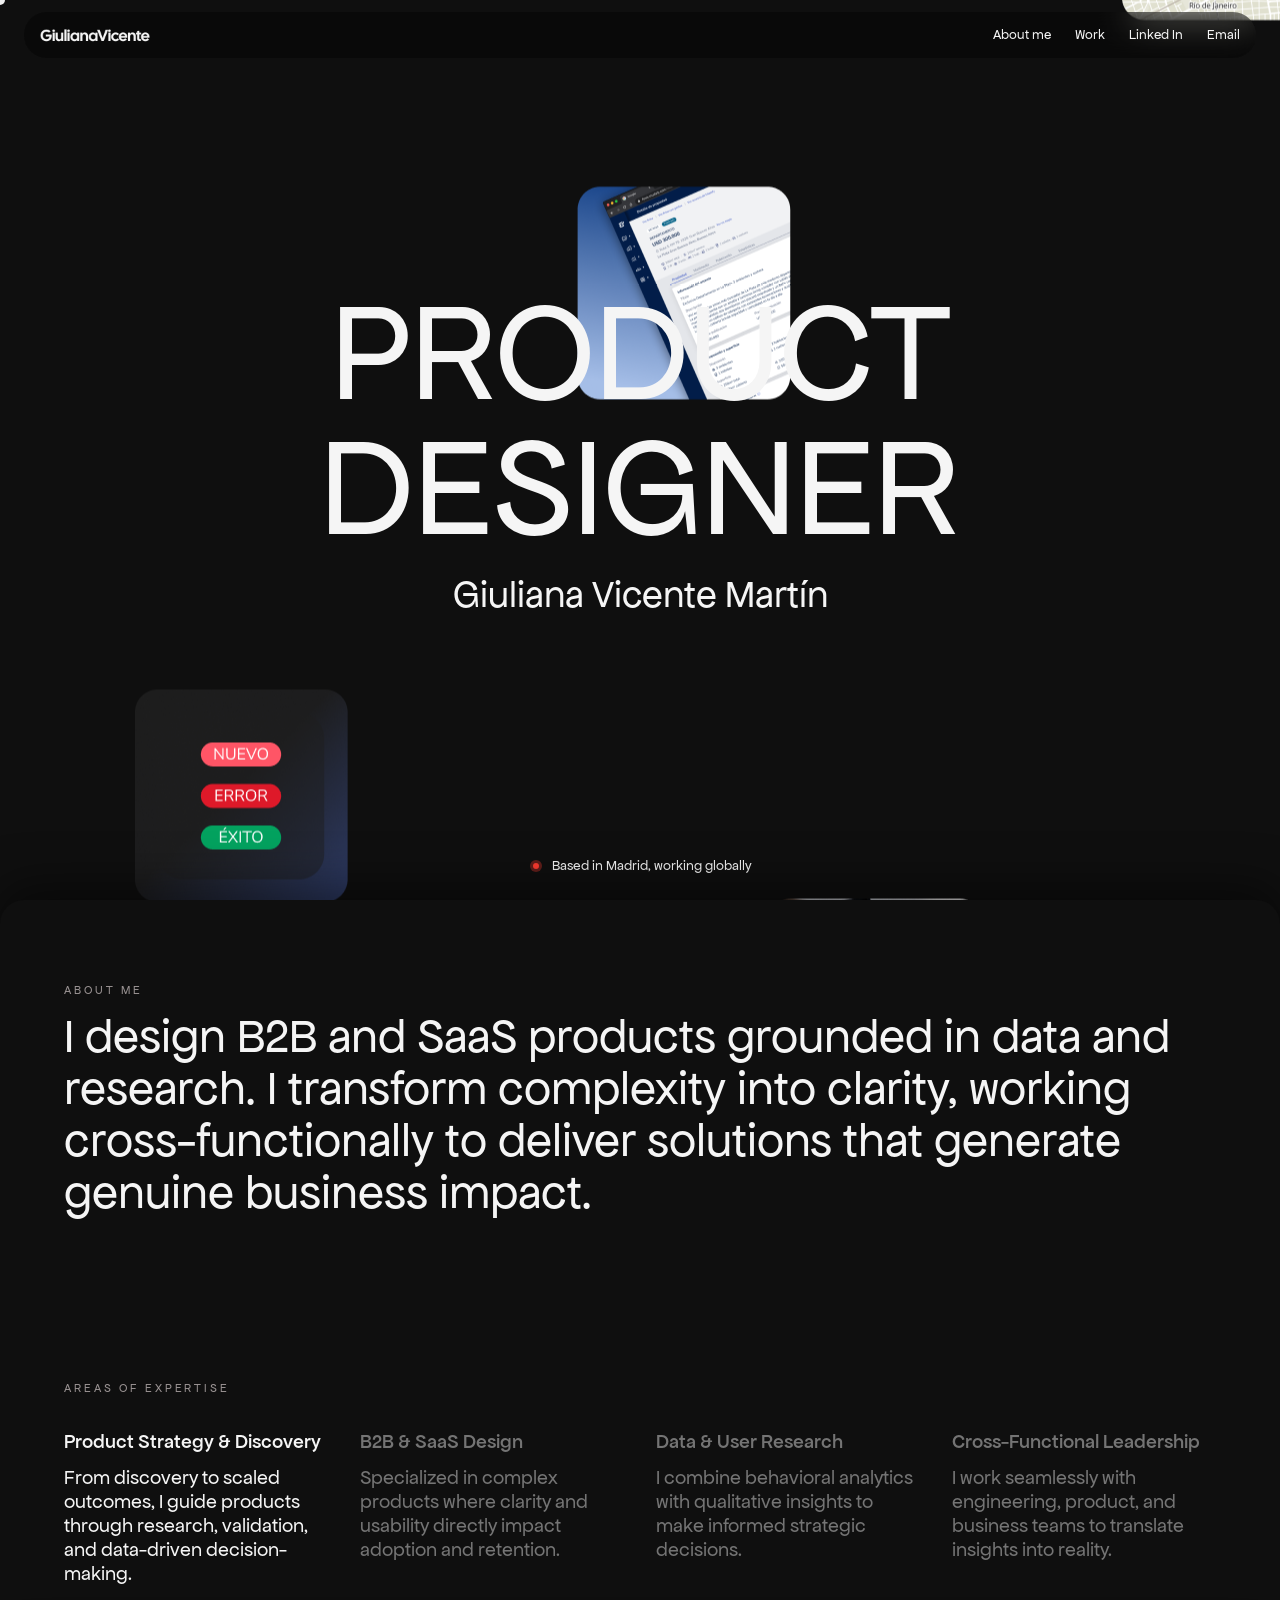
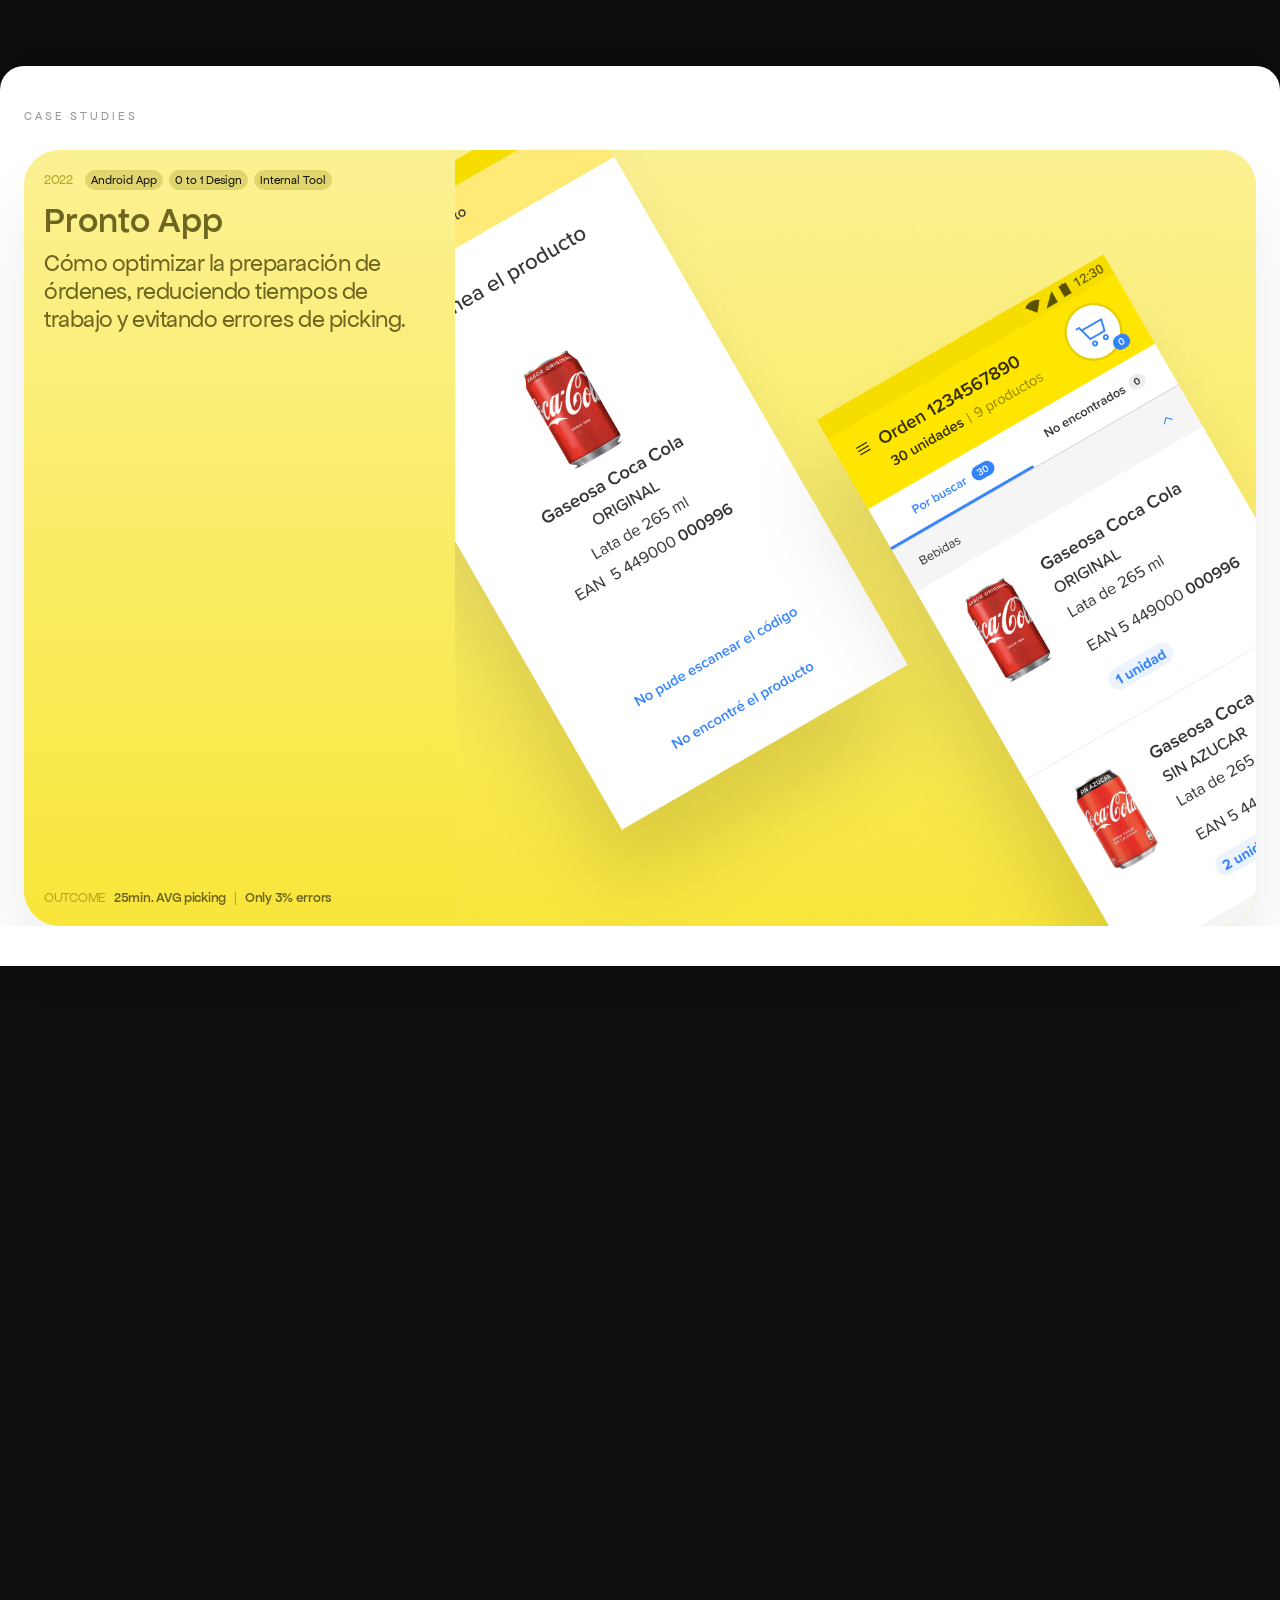
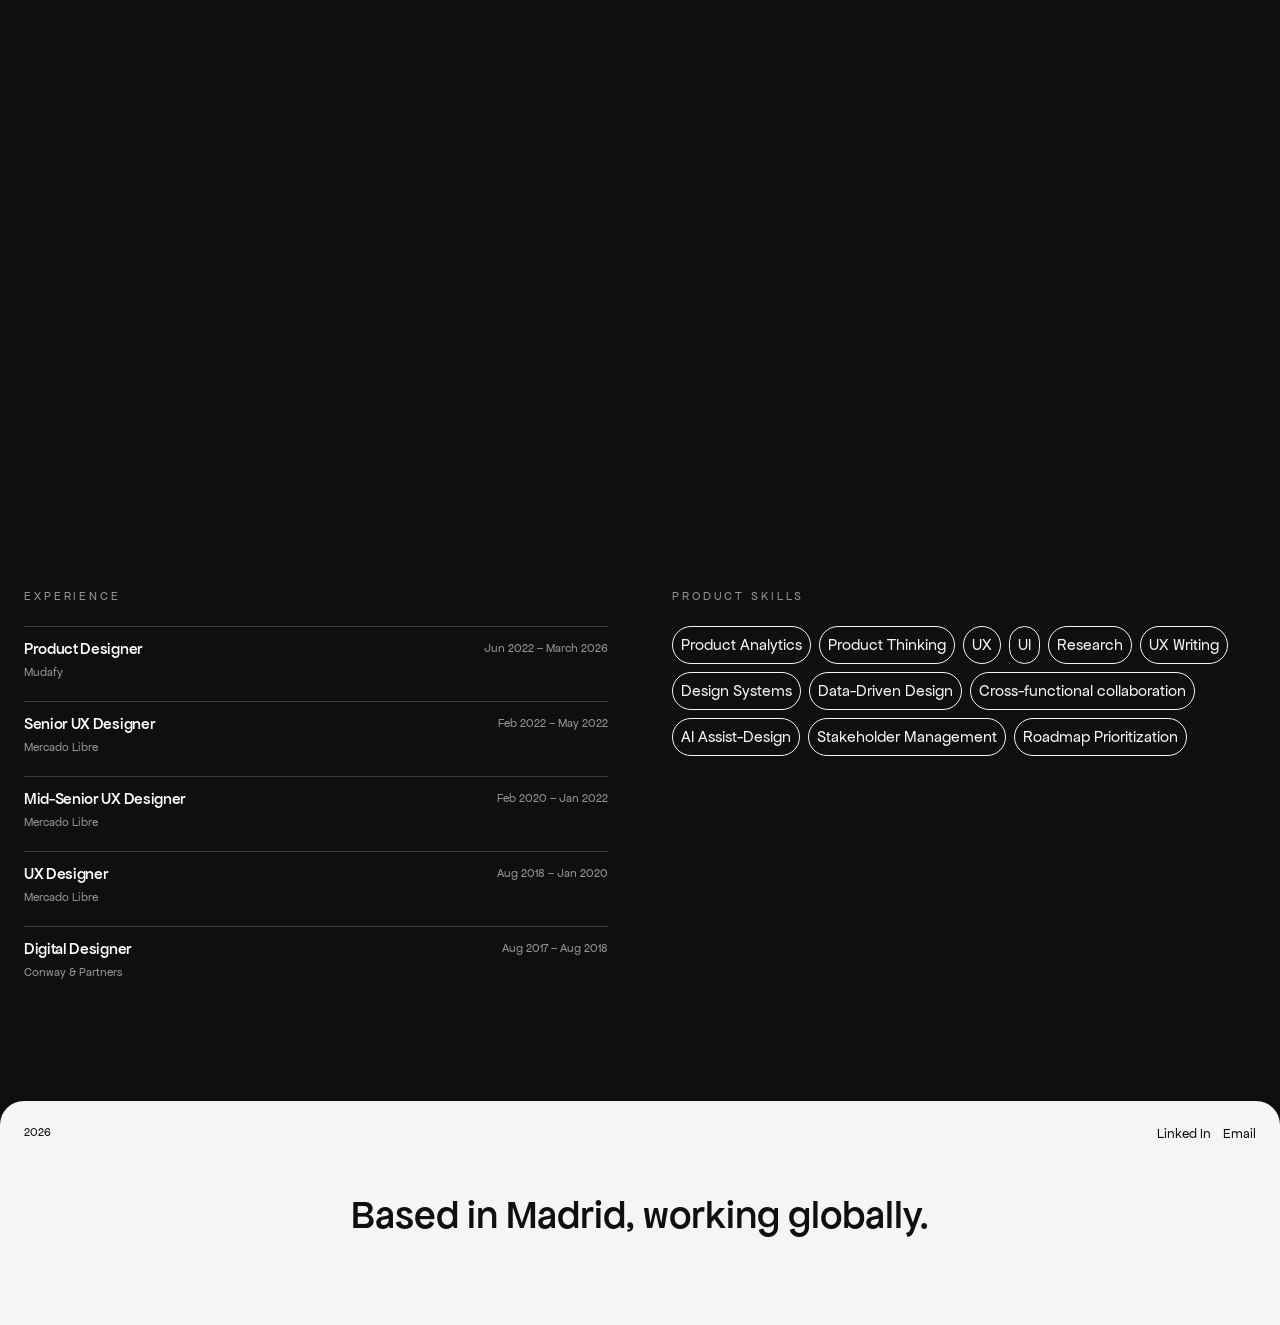
==== index.html @ 8212853b "Cambios y ajustes" ====
<!DOCTYPE html>
<html lang="en">
<head>
  <meta charset="UTF-8">
  <meta name="viewport" content="width=device-width, initial-scale=1.0">
  <title>Giuliana Vicente — Product Designer</title>
  <link rel="apple-touch-icon" sizes="180x180" href="favicon/apple-touch-icon.png">
  <link rel="icon" type="image/png" sizes="16x16" href="favicon/favicon-16x16.png">
  <link rel="icon" type="image/x-icon" href="favicon/favicon.ico">
  <link rel="manifest" href="favicon/site.webmanifest">
  <link rel="stylesheet" href="style.css?v=14">
</head>
<body>

  <!-- Custom cursor -->
  <div id="cursor-dot"></div>
  <div id="cursor-bubble"><span id="cursor-bubble-text">See project</span></div>

  <!-- Navbar -->
  <nav class="navbar">
    <div class="navbar-inner">
      <a href="index.html" class="navbar-logo">
        <img src="images/logo.png" alt="Giuliana Vicente">
      </a>
      <div class="navbar-location">
        <div class="location-dot">
          <span class="dot-ring"></span>
          <span class="dot-core"></span>
        </div>
        <span>Based in Madrid, working globally</span>
      </div>
      <div class="navbar-links">
        <a href="about.html">About me</a>
        <a href="#work">Work</a>
        <a href="https://www.linkedin.com/in/giuliana-vicente/" target="_blank" rel="noopener">Linked In</a>
        <a href="mailto:giuvicente23@gmail.com">Email</a>
      </div>
      <button class="navbar-hamburger" aria-label="Open menu" aria-expanded="false" aria-controls="mobile-menu">
        <span class="ham-line"></span>
        <span class="ham-line"></span>
        <span class="ham-line"></span>
      </button>
    </div>
  </nav>

  <!-- Mobile menu overlay -->
  <div class="mobile-menu" id="mobile-menu" aria-hidden="true">
    <div class="mobile-menu-inner">
      <button class="mobile-menu-close" aria-label="Close menu">✕</button>
      <nav class="mobile-menu-links">
        <a href="index.html" class="nav-active">Home</a>
        <a href="about.html">About me</a>
        <a href="#work">Work</a>
        <a href="https://www.linkedin.com/in/giuliana-vicente/" target="_blank" rel="noopener">Linked In</a>
        <a href="mailto:giuvicente23@gmail.com">Email</a>
      </nav>
    </div>
  </div>

  <!-- Hero -->
  <section class="hero">
    <div class="hero-bg">
      <picture>
        <source media="(max-width: 374px)" srcset="images/hero-background-mobile.png">
        <source media="(max-width: 768px)" srcset="images/hero-background-tablet.png">
        <img class="hero-bg-img" src="images/hero-background.png?v=6" alt="">
      </picture>
    </div>
    <div class="hero-location-mobile">
      <div class="location-dot">
        <span class="dot-ring"></span>
        <span class="dot-core"></span>
      </div>
      <span>Based in Madrid, working globally</span>
    </div>
    <div class="hero-text">
      <h1 class="hero-title hero-line--product">PRODUCT</h1>
      <h1 class="hero-title hero-line--designer">DESIGNER</h1>
      <p class="hero-name">Giuliana Vicente Martín</p>
    </div>
  </section>

  <!-- About Me -->
  <section class="description" id="about">
    <span class="label">ABOUT ME</span>
    <p>I design B2B and SaaS products grounded in data and research. I transform complexity into clarity, working cross-functionally to deliver solutions that generate genuine business impact.</p>
  </section>

  <!-- Areas of Expertise -->
  <section class="wow">
    <span class="label label--dark">AREAS OF EXPERTISE</span>
    <div class="wow-cols">
      <div class="wow-col wow-col--active" data-wow-index="0">
        <h3>Product Strategy &amp; Discovery</h3>
        <p>From discovery to scaled outcomes, I guide products through research, validation, and data-driven decision-making.</p>
      </div>
      <div class="wow-col" data-wow-index="1">
        <h3>B2B &amp; SaaS Design</h3>
        <p>Specialized in complex products where clarity and usability directly impact adoption and retention.</p>
      </div>
      <div class="wow-col" data-wow-index="2">
        <h3>Data &amp; User Research</h3>
        <p>I combine behavioral analytics with qualitative insights to make informed strategic decisions.</p>
      </div>
      <div class="wow-col" data-wow-index="3">
        <h3>Cross-Functional Leadership</h3>
        <p>I work seamlessly with engineering, product, and business teams to translate insights into reality.</p>
      </div>
    </div>
  </section>

  <!-- Case Studies -->
  <section class="case-studies" id="work">
    <div class="cs-sticky">
      <div class="cs-header">
        <span class="label label--dark">CASE STUDIES</span>
      </div>
      <div class="cs-track">
        <div class="cs-cards">

          <div class="card-row" style="--card-bg:#fbf193; --card-bg-mobile:#fbf191; --card-text:#6d6520; --card-gradient: linear-gradient(to bottom, #fbf193, #f9e63a); --card-img-gradient: linear-gradient(to bottom, #fbf193, #f9e63a); --card-secondary:#b7a825; --outcome-label-color:#b7a825; --tag-bg:#e0d56d;">
            <div class="card">
              <div class="card-top">
                <div class="card-meta">
                  <span class="card-year">2022</span>
                  <div class="card-tags">
                    <span class="tag">Android App</span>
                    <span class="tag">0 to 1 Design</span>
                    <span class="tag">Internal Tool</span>
                  </div>
                </div>
                <h3>Pronto App</h3>
                <p>Cómo optimizar la preparación de órdenes, reduciendo tiempos de trabajo y evitando errores de picking.</p>
              </div>
              <div class="card-outcome">
                <span class="outcome-label">OUTCOME</span>
                <span class="card-metric">25min. AVG picking</span>
                <span class="outcome-sep">|</span>
                <span class="card-metric">Only 3% errors</span>
              </div>
            </div>
            <div class="card-img">
              <img src="images/case_study_03.png" alt="Pronto App project">
            </div>
          </div>

          <div class="card-row" style="--card-bg:#3ed473; --card-bg-mobile:#adeeae; --card-text:#0a3518; --card-gradient: linear-gradient(to bottom, #3ed473, #afeeaf); --card-img-gradient: linear-gradient(to bottom, #3ed473, #afeeaf); --card-secondary:#239a43; --outcome-label-color:#239a43; --tag-bg:#9be9a5;">
            <div class="card">
              <div class="card-top">
                <div class="card-meta">
                  <span class="card-year">2025</span>
                  <div class="card-tags">
                    <span class="tag">Communication Flow</span>
                  </div>
                </div>
                <h3>Advisory Communications</h3>
                <p>Improve conversion rates across the funnel for Mexico advisors to deliver better customer service.</p>
              </div>
              <div class="card-outcome">
                <span class="outcome-label">OUTCOME</span>
                <span class="card-metric">+12% CR Visit</span>
              </div>
            </div>
            <div class="card-img">
              <img src="images/case_study_01.png" alt="Advisory Communications project">
            </div>
          </div>

          <div class="card-row" style="--card-bg:#3b62a0; --card-bg-mobile:#355b98; --card-text:#edf1ff; --card-gradient: linear-gradient(to bottom, #3b62a0, #94afdc); --card-img-gradient: linear-gradient(to bottom, #3b62a0, #94afdc); --card-secondary:#91adda; --outcome-label-color:#2c3279; --tag-bg:#91adda;">
            <div class="card">
              <div class="card-top">
                <div class="card-meta">
                  <span class="card-year">2024</span>
                  <div class="card-tags">
                    <span class="tag">Web Responsive</span>
                    <span class="tag">Redesign</span>
                    <span class="tag">SaaS</span>
                  </div>
                </div>
                <h3>Property Detail Page</h3>
                <p>Optimizing the Property Detail Page to reduce support tickets.</p>
              </div>
              <div class="card-outcome">
                <span class="outcome-label">OUTCOME</span>
                <span class="card-metric">-80% support tickets</span>
              </div>
            </div>
            <div class="card-img">
              <img src="images/case_study_02.png" alt="Property Detail Page project">
            </div>
          </div>

        </div>
      </div>
    </div>
  </section>

  <!-- Experience & Skills -->
  <section class="experience-skills" id="experience">

    <div class="experience-col">
      <span class="label">EXPERIENCE</span>
      <div class="exp-item">
        <div class="exp-header">
          <h3>Product Designer</h3>
          <span class="exp-date">Jun 2022 – March 2026</span>
        </div>
        <p class="exp-company">Mudafy</p>
      </div>
      <div class="exp-item">
        <div class="exp-header">
          <h3>Senior UX Designer</h3>
          <span class="exp-date">Feb 2022 – May 2022</span>
        </div>
        <p class="exp-company">Mercado Libre</p>
      </div>
      <div class="exp-item">
        <div class="exp-header">
          <h3>Mid-Senior UX Designer</h3>
          <span class="exp-date">Feb 2020 – Jan 2022</span>
        </div>
        <p class="exp-company">Mercado Libre</p>
      </div>
      <div class="exp-item">
        <div class="exp-header">
          <h3>UX Designer</h3>
          <span class="exp-date">Aug 2018 – Jan 2020</span>
        </div>
        <p class="exp-company">Mercado Libre</p>
      </div>
      <div class="exp-item">
        <div class="exp-header">
          <h3>Digital Designer</h3>
          <span class="exp-date">Aug 2017 – Aug 2018</span>
        </div>
        <p class="exp-company">Conway &amp; Partners</p>
      </div>
    </div>

    <div class="skills-col">
      <span class="label">PRODUCT SKILLS</span>
      <div class="skill-tags">
        <span class="skill-tag" style="--pill-color:#BB98EB">Product Analytics</span>
        <span class="skill-tag" style="--pill-color:#C4F485">Product Thinking</span>
        <span class="skill-tag" style="--pill-color:#FFDDE3">UX</span>
        <span class="skill-tag" style="--pill-color:#FFBE00">UI</span>
        <span class="skill-tag" style="--pill-color:#DFCDAF">Research</span>
        <span class="skill-tag" style="--pill-color:#669EF4">UX Writing</span>
        <span class="skill-tag" style="--pill-color:#FF98F6">Design Systems</span>
        <span class="skill-tag" style="--pill-color:#F07D7D">Data-Driven Design</span>
        <span class="skill-tag" style="--pill-color:#C9E6F1">Cross-functional collaboration</span>
        <span class="skill-tag" style="--pill-color:#FFBE00">AI Assist-Design</span>
        <span class="skill-tag" style="--pill-color:#BB98EB">Stakeholder Management</span>
        <span class="skill-tag" style="--pill-color:#C4F485">Roadmap Prioritization</span>
      </div>
    </div>

  </section>

  <!-- Footer -->
  <div class="footer-bg">
  <footer id="contact">
    <div class="footer-inner">
      <span class="footer-year">2026</span>
      <p class="footer-tagline">Based in Madrid, working globally.</p>
      <div class="footer-social">
        <a href="https://www.linkedin.com/in/giuliana-vicente/" target="_blank" rel="noopener">Linked In</a>
        <a href="mailto:giuvicente23@gmail.com">Email</a>
      </div>
    </div>
  </footer>
  </div>

  <script>
    // ── Hero: mask-clip reveal (left→right per line, then name fade up) ──
    (function() {
      var lineProduct  = document.querySelector('.hero-line--product');
      var lineDesigner = document.querySelector('.hero-line--designer');
      var name         = document.querySelector('.hero-name');

      function wrapReveal(el, delay) {
        var text = el.textContent;
        el.innerHTML =
          '<span class="line-mask"><span class="line-reveal" style="animation-delay:' + delay + 's">' +
          text + '</span></span>';
      }

      wrapReveal(lineProduct,  0.1);
      wrapReveal(lineDesigner, 0.45);

      name.innerHTML =
        '<span class="line-mask name-mask"><span class="name-reveal" style="animation-delay:0.75s">' +
        name.textContent + '</span></span>';
    })();

    // ── Areas of Expertise: hover por columna ─────────────────────────────
    var wowCols = document.querySelectorAll('.wow-col');
    var activeWowCol = wowCols[0]; // primera activa por defecto

    wowCols.forEach(function(col) {
      col.addEventListener('mouseenter', function() {
        wowCols.forEach(function(c) { c.classList.remove('wow-col--active'); });
        col.classList.add('wow-col--active');
        activeWowCol = col;
      });
    });

    // ── Custom cursor ─────────────────────────────────────────────────────
    var cursorDot    = document.getElementById('cursor-dot');
    var cursorBubble = document.getElementById('cursor-bubble');
    var cursorX = window.innerWidth / 2;
    var cursorY = window.innerHeight / 2;
    var rafPending = false;

    document.addEventListener('mousemove', function(e) {
      cursorX = e.clientX;
      cursorY = e.clientY;
      if (!rafPending) {
        rafPending = true;
        requestAnimationFrame(function() {
          cursorDot.style.left    = cursorX + 'px';
          cursorDot.style.top     = cursorY + 'px';
          cursorBubble.style.left = cursorX + 'px';
          cursorBubble.style.top  = cursorY + 'px';
          rafPending = false;
        });
      }
    });

    var bubbleText = document.getElementById('cursor-bubble-text');

    document.querySelectorAll('.card-row').forEach(function(row) {
      row.addEventListener('mouseenter', function() {
        bubbleText.textContent = 'See project';
        document.body.classList.add('cursor-on-card');
      });
      row.addEventListener('mouseleave', function() {
        document.body.classList.remove('cursor-on-card');
      });
    });

    // ── Hero background parallax ──────────────────────────────────────────
    (function() {
      var bgImg = document.querySelector('.hero-bg-img');
      var targetX = 0, targetY = 0;
      var currentX = 0, currentY = 0;
      var maxOffsetX = 0, maxOffsetY = 0;

      function computeOffsets() {
        maxOffsetX = Math.max(0, (bgImg.offsetWidth  - window.innerWidth)  / 2);
        maxOffsetY = Math.max(0, (bgImg.offsetHeight - window.innerHeight) / 2);
      }

      bgImg.addEventListener('load', computeOffsets);
      window.addEventListener('resize', computeOffsets);
      if (bgImg.complete) computeOffsets();

      document.addEventListener('mousemove', function(e) {
        var nx = (e.clientX / window.innerWidth)  * 2 - 1; // -1 … +1
        var ny = (e.clientY / window.innerHeight) * 2 - 1;
        targetX = -nx * maxOffsetX;
        targetY = -ny * maxOffsetY;
      });

      (function loop() {
        currentX += (targetX - currentX) * 0.07;
        currentY += (targetY - currentY) * 0.07;
        bgImg.style.transform =
          'translate(calc(-50% + ' + currentX.toFixed(2) + 'px), calc(-50% + ' + currentY.toFixed(2) + 'px))';
        requestAnimationFrame(loop);
      })();
    })();

    // ── Navbar active state ────────────────────────────────────────────────
    (function() {
      var navWork = document.querySelector('.navbar-links a[href="#work"], .navbar-links a[href="index.html#work"]');
      if (!navWork) return;
      var sections = ['#work'];
      var observer = new IntersectionObserver(function(entries) {
        entries.forEach(function(entry) {
          if (entry.isIntersecting) {
            navWork.classList.add('nav-active');
          } else {
            navWork.classList.remove('nav-active');
          }
        });
      }, { threshold: 0.1 });
      var workSection = document.querySelector('#work');
      if (workSection) observer.observe(workSection);
    })();

    // ── Footer slide-up from below ─────────────────────────────────────────
    var footerEl = document.querySelector('footer');
    var footerObserver = new IntersectionObserver(function(entries) {
      entries.forEach(function(entry) {
        if (entry.isIntersecting) {
          footerEl.classList.add('footer-visible');
          footerObserver.unobserve(footerEl);
        }
      });
    }, { threshold: 0.05 });
    footerObserver.observe(footerEl);

    // ── Mobile hamburger menu ──────────────────────────────────────────────
    (function() {
      var btn   = document.querySelector('.navbar-hamburger');
      var menu  = document.getElementById('mobile-menu');
      var close = document.querySelector('.mobile-menu-close');
      if (!btn || !menu) return;

      function openMenu() {
        menu.classList.add('is-open');
        btn.classList.add('is-active');
        document.body.classList.add('menu-open');
        btn.setAttribute('aria-expanded', 'true');
        menu.setAttribute('aria-hidden', 'false');
      }
      function closeMenu() {
        menu.classList.remove('is-open');
        btn.classList.remove('is-active');
        document.body.classList.remove('menu-open');
        btn.setAttribute('aria-expanded', 'false');
        menu.setAttribute('aria-hidden', 'true');
      }

      btn.addEventListener('click', openMenu);
      if (close) close.addEventListener('click', closeMenu);
      menu.querySelectorAll('a').forEach(function(a) {
        a.addEventListener('click', closeMenu);
      });
    })();

    // ── Scroll reveal for sections ─────────────────────────────────────────
    // Add stagger delays to grouped elements
    document.querySelectorAll('.card-row').forEach(function(el, i) {
      el.style.setProperty('--delay', i);
    });
    document.querySelectorAll('.exp-item').forEach(function(el, i) {
      el.style.setProperty('--delay', i);
    });
    document.querySelectorAll('.wow-col').forEach(function(el, i) {
      el.style.setProperty('--delay', i);
    });

    var revealEls = document.querySelectorAll(
      '.description p, .wow-col, ' +
      '.label, .card-row, .exp-item, .skill-tags'
    );

    var observer = new IntersectionObserver(function(entries) {
      entries.forEach(function(entry) {
        if (entry.isIntersecting) {
          entry.target.classList.add('revealed');
          observer.unobserve(entry.target);
        }
      });
    }, { threshold: 0.1 });

    revealEls.forEach(function(el) {
      el.classList.add('reveal-on-scroll');
      observer.observe(el);
    });

    // ── Case Studies scroll-snap por card ────────────────────────────────
    (function() {
      var csSection = document.querySelector('.case-studies');
      var csCards   = document.querySelector('.cs-cards');
      var csTrack   = document.querySelector('.cs-track');
      if (!csSection || !csCards || !csTrack) return;

      var mq       = window.matchMedia('(max-width: 768px)');
      var cardRows = csSection.querySelectorAll('.card-row');
      var N        = cardRows.length;
      var GAP      = 12; // px, igual que el gap CSS

      function setHeight() {
        if (mq.matches) {
          csSection.style.height = '';
          csCards.style.transform = '';
          cardRows.forEach(function(row) { row.style.height = ''; });
          return;
        }
        // Cada card ocupa el track visible menos sus paddings top/bottom
        var trackStyle  = window.getComputedStyle(csTrack);
        var padTop      = parseFloat(trackStyle.paddingTop);
        var padBot      = parseFloat(trackStyle.paddingBottom);
        var trackH      = csTrack.clientHeight - padTop - padBot;
        cardRows.forEach(function(row) {
          row.style.height = trackH + 'px';
        });
        // Cada card tiene un viewport completo de scroll + uno extra de dwell en la última
        csSection.style.height = (window.innerHeight * (N + 1)) + 'px';
        // En desktop las cards ocultas por clip nunca disparan el IntersectionObserver → revelarlas ya
        cardRows.forEach(function(row) { row.classList.add('revealed'); });
      }

      function onScroll() {
        if (mq.matches) return;
        var rect      = csSection.getBoundingClientRect();
        var scrolled  = -rect.top;
        var maxScroll = csSection.offsetHeight - window.innerHeight;
        var progress  = Math.max(0, Math.min(1, scrolled / maxScroll));

        // Cada card ocupa 1/N del recorrido; la última tiene dwell hasta el final
        var rawIndex  = Math.min(progress * N, N - 1);
        var cardIndex = Math.round(rawIndex);
        var tStyle    = window.getComputedStyle(csTrack);
        var pTop      = parseFloat(tStyle.paddingTop);
        var pBot      = parseFloat(tStyle.paddingBottom);
        var cardH     = csTrack.clientHeight - pTop - pBot;
        var snapY     = -(cardIndex * (cardH + GAP));
        csCards.style.transform = 'translateY(' + snapY.toFixed(2) + 'px)';
      }

      setHeight();
      window.addEventListener('resize', function() { setHeight(); onScroll(); });
      window.addEventListener('scroll', onScroll, { passive: true });
      onScroll();
    })();
  </script>

</body>
</html>
---- style.css ----
/* =============================================
   FONTS
   ============================================= */

@font-face {
  font-family: 'ApfelGrotezk';
  src: url('fonts/ApfelGrotezk-Regular.woff') format('woff');
  font-weight: 400;
  font-style: normal;
  font-display: swap;
}

@font-face {
  font-family: 'ApfelGrotezk';
  src: url('fonts/ApfelGrotezk-Mittel.woff') format('woff');
  font-weight: 500;
  font-style: normal;
  font-display: swap;
}

@font-face {
  font-family: 'ApfelGrotezk';
  src: url('fonts/ApfelGrotezk-Fett.woff') format('woff');
  font-weight: 700;
  font-style: normal;
  font-display: swap;
}

@font-face {
  font-family: 'FunnelDisplay';
  src: url('fonts/FunnelDisplay-Medium.woff') format('woff');
  font-weight: 500;
  font-style: normal;
  font-display: swap;
}

@font-face {
  font-family: 'Newake';
  src: url('fonts/NewakeFont-Demo.woff2') format('woff2');
  font-weight: 400;
  font-style: normal;
  font-display: swap;
}

/* =============================================
   RESET & BASE
   ============================================= */

*, *::before, *::after {
  box-sizing: border-box;
  margin: 0;
  padding: 0;
}

/* =============================================
   CUSTOM CURSOR
   ============================================= */

* {
  cursor: none !important;
}

#cursor-dot {
  position: fixed;
  top: 0;
  left: 0;
  width: 10px;
  height: 10px;
  background-color: #ffffff;
  border-radius: 50%;
  pointer-events: none;
  z-index: 9999;
  transform: translate(-50%, -50%);
  mix-blend-mode: difference;
  transition: opacity 0.2s ease, transform 0.25s cubic-bezier(0.16, 1, 0.3, 1);
  will-change: transform;
}

body.cursor-on-card #cursor-dot,
body.cursor-on-photo #cursor-dot {
  opacity: 0;
  transform: translate(-50%, -50%) scale(0);
}

#cursor-bubble {
  position: fixed;
  top: 0;
  left: 0;
  width: 110px;
  height: 110px;
  background-color: #0f0f0f;
  border-radius: 50%;
  pointer-events: none;
  z-index: 9998;
  transform: translate(-50%, -50%) scale(0);
  display: flex;
  align-items: center;
  justify-content: center;
  opacity: 0;
  transition: transform 0.35s cubic-bezier(0.16, 1, 0.3, 1),
              opacity 0.25s ease;
  will-change: transform;
}

body.cursor-on-card #cursor-bubble {
  transform: translate(-50%, -50%) scale(1);
  opacity: 1;
}

body.cursor-on-photo #cursor-bubble {
  transform: translate(-50%, -50%) scale(1);
  opacity: 1;
  background-color: #ffffff;
}

body.cursor-on-photo #cursor-bubble span {
  color: #0f0f0f;
}

#cursor-bubble span {
  font-family: 'ApfelGrotezk', sans-serif;
  font-weight: 500;
  font-size: 13px;
  color: #f5f5f5;
  pointer-events: none;
  white-space: nowrap;
}

:root {
  --black:  #0f0f0f;
  --white:  #f5f5f5;
  --grey:   #9a9393;
  --teal:   #1a7e7e;
}

html {
  scroll-behavior: smooth;
}

body {
  background-color: var(--black);
  color: var(--white);
  font-family: 'ApfelGrotezk', sans-serif;
  font-weight: 400;
  -webkit-font-smoothing: antialiased;
  -moz-osx-font-smoothing: grayscale;
}

img {
  display: block;
  max-width: 100%;
}

a {
  text-decoration: none;
  color: inherit;
}

/* =============================================
   SHARED: LABEL
   ============================================= */

.label {
  display: block;
  font-family: 'ApfelGrotezk', sans-serif;
  font-weight: 400;
  font-size: 12px;
  letter-spacing: 2.88px;
  line-height: 20px;
  color: var(--grey);
  text-transform: uppercase;
}

/* =============================================
   NAVBAR
   ============================================= */

.navbar {
  position: fixed;
  top: 0;
  left: 0;
  right: 0;
  z-index: 100;
  padding: 12px 24px;
}

.navbar-inner {
  display: flex;
  align-items: center;
  justify-content: space-between;
  width: 100%;
  height: 46px;
  padding: 0 16px;
  border-radius: 32px;
  background: rgba(0, 0, 0, 0.35);
  backdrop-filter: blur(16px);
  -webkit-backdrop-filter: blur(16px);
}

.navbar-location {
  display: none;
}

.navbar-location span {
  font-size: 14px;
  line-height: 20px;
  color: var(--white);
  white-space: nowrap;
}

.location-dot {
  position: relative;
  width: 16px;
  height: 16px;
  flex-shrink: 0;
  display: flex;
  align-items: center;
  justify-content: center;
}

.dot-core {
  position: absolute;
  width: 6px;
  height: 6px;
  border-radius: 50%;
  background: #ff3b30;
  z-index: 1;
}

.dot-ring {
  position: absolute;
  width: 12px;
  height: 12px;
  border-radius: 50%;
  background: rgba(255, 59, 48, 0.35);
  animation: radar-ping 1.8s ease-out infinite;
}

@keyframes radar-ping {
  0%   { transform: scale(0.8); opacity: 0.85; }
  100% { transform: scale(2.4); opacity: 0; }
}

.navbar-links {
  display: flex;
  align-items: center;
  gap: 24px;
}

.navbar-links a {
  font-size: 13.7px;
  line-height: 20px;
  color: var(--white);
  white-space: nowrap;
  transition: opacity 0.2s ease;
}

.navbar-links a.nav-active {
  opacity: 0.4;
}

.navbar--light .navbar-links a.nav-active {
  opacity: 0.4;
}

/* Logo */
.navbar-logo {
  display: flex;
  align-items: center;
  flex-shrink: 0;
  text-decoration: none;
}

.navbar-logo img {
  height: 28px;
  width: auto;
  display: block;
}

/* Hamburger — oculto en desktop */
.navbar-hamburger {
  display: none;
  flex-direction: column;
  align-items: center;
  justify-content: center;
  gap: 5px;
  width: 32px;
  height: 32px;
  background: none;
  border: none;
  cursor: pointer;
  padding: 4px;
  flex-shrink: 0;
}

.ham-line {
  display: block;
  width: 20px;
  height: 1.5px;
  background: var(--white);
  border-radius: 2px;
  transform-origin: center;
  transition: transform 0.4s cubic-bezier(0.16, 1, 0.3, 1),
              opacity  0.25s ease;
}

/* Línea 1 → brazo superior de la X */
.navbar-hamburger.is-active .ham-line:nth-child(1) {
  transform: translateY(6.5px) rotate(45deg);
}

/* Línea 2 → desaparece */
.navbar-hamburger.is-active .ham-line:nth-child(2) {
  transform: scaleX(0);
  opacity: 0;
}

/* Línea 3 → brazo inferior de la X */
.navbar-hamburger.is-active .ham-line:nth-child(3) {
  transform: translateY(-6.5px) rotate(-45deg);
}

/* Mobile menu overlay — clip-path desde esquina superior derecha */
.mobile-menu {
  display: flex;
  flex-direction: column;
  position: fixed;
  inset: 0;
  height: 100vh;
  height: 100svh;
  z-index: 200;
  background-color: #ffffff;
  clip-path: circle(0% at calc(100% - 32px) 38px);
  pointer-events: none;
  transition: clip-path 0.75s cubic-bezier(0.16, 1, 0.3, 1);
}

.mobile-menu.is-open {
  clip-path: circle(170% at calc(100% - 32px) 38px);
  pointer-events: all;
}

body.menu-open {
  overflow: hidden;
}

.mobile-menu-inner {
  display: flex;
  flex-direction: column;
  height: 100%;
  padding: 16px 16px 48px;
  position: relative;
}

.mobile-menu-close {
  align-self: flex-end;
  background: none;
  border: none;
  color: var(--black);
  font-size: 20px;
  line-height: 1;
  cursor: pointer;
  padding: 8px;
  opacity: 0.4;
  transition: opacity 0.2s ease;
  font-family: 'ApfelGrotezk', sans-serif;
}

.mobile-menu-close:hover {
  opacity: 1;
}

.mobile-menu-links {
  display: flex;
  flex-direction: column;
  justify-content: center;
  flex: 1;
  gap: 32px;
  padding: 0 8px;
}

.mobile-menu-links a {
  font-family: 'ApfelGrotezk', sans-serif;
  font-size: 40px;
  line-height: 44px;
  color: var(--black);
  text-decoration: none;
  opacity: 0;
  transform: translateY(12px);
  transition: opacity 0.3s ease, transform 0.4s cubic-bezier(0.16, 1, 0.3, 1),
              color 0.2s ease;
}

.mobile-menu.is-open .mobile-menu-links a {
  opacity: 1;
  transform: translateY(0);
}

.mobile-menu.is-open .mobile-menu-links a:nth-child(1) { transition-delay: 0.22s; }
.mobile-menu.is-open .mobile-menu-links a:nth-child(2) { transition-delay: 0.30s; }
.mobile-menu.is-open .mobile-menu-links a:nth-child(3) { transition-delay: 0.38s; }
.mobile-menu.is-open .mobile-menu-links a:nth-child(4) { transition-delay: 0.46s; }
.mobile-menu.is-open .mobile-menu-links a:nth-child(5) { transition-delay: 0.54s; }

.mobile-menu-links a:hover,
.mobile-menu-links a:active {
  opacity: 0.4;
}

.mobile-menu-links a.nav-active {
  opacity: 0.35;
}

/* Navbar variante clara (sobre fondo blanco) */
.navbar--light .navbar-inner {
  background: rgba(245, 245, 245, 0.75);
  border: 1px solid rgba(0,0,0,0.08);
}

.navbar--light .navbar-location span,
.navbar--light .navbar-links a {
  color: var(--black);
}

/* Footer variante invertida (fondo negro) */
footer.footer--dark {
  background-color: var(--black);
  border-radius: 24px 24px 0 0;
  margin-top: -24px;
  position: relative;
  z-index: 3;
}

footer.footer--dark .footer-year,
footer.footer--dark .footer-tagline,
footer.footer--dark .footer-social a {
  color: var(--white);
}

.navbar-links a:hover {
  opacity: 0.6;
}

/* =============================================
   HERO
   ============================================= */

.hero {
  position: sticky;
  top: 0;
  z-index: 0;
  display: flex;
  flex-direction: column;
  align-items: center;
  justify-content: center;
  height: 100vh;
  height: 100svh;
  width: 100%;
  overflow: clip;
}

.hero-bg {
  position: absolute;
  inset: 0;
  z-index: 0;
  overflow: hidden;
}

.hero-bg-img {
  position: absolute;
  top: 50%;
  left: 50%;
  width: auto;
  height: auto;
  max-width: none;
  transform: translate(-50%, -50%);
  will-change: transform;
}


.hero-text {
  position: absolute;
  top: 50%;
  left: 0;
  right: 0;
  transform: translateY(-50%);
  z-index: 2;
  width: 100%;
  text-align: center;
}

.hero-title {
  font-family: 'ApfelGrotezk', sans-serif;
  font-weight: 400;
  font-size: clamp(52px, 11.1vw, 160px);
  line-height: 0.95;
  color: var(--white);
  text-transform: uppercase;
  overflow: hidden;
}

.hero-line--product {
  padding-left: 0;
}

.hero-line--designer {
  padding-left: 0;
}

.hero-name {
  font-family: 'ApfelGrotezk', sans-serif;
  font-weight: 400;
  font-size: clamp(18px, 3vw, 44px);
  line-height: 1;
  color: var(--white);
  text-align: center;
  margin-top: 20px;
  overflow: hidden;
}

/* ── Hero title: horizontal mask reveal ─── */
.line-mask {
  display: block;
  overflow: hidden;
}

.line-reveal {
  display: block;
  opacity: 0;
  transform: translateX(-6px);
  clip-path: inset(0 100% 0 0);
  animation: line-mask-reveal 0.9s cubic-bezier(0.77, 0, 0.175, 1) forwards;
}

@keyframes line-mask-reveal {
  0%   { clip-path: inset(0 100% 0 0); opacity: 1; transform: translateX(-6px); }
  100% { clip-path: inset(0 0% 0 0);   opacity: 1; transform: translateX(0); }
}

/* Name: fade + slide up */
.name-mask {
  display: block;
  overflow: hidden;
}

.name-reveal {
  display: block;
  opacity: 0;
  transform: translateY(16px);
  animation: name-fade-up 0.7s cubic-bezier(0.16, 1, 0.3, 1) forwards;
}

@keyframes name-fade-up {
  to { opacity: 1; transform: translateY(0); }
}

/* Hero location — visible en todos los viewports */
.hero-location-mobile {
  display: flex;
  position: absolute;
  bottom: 24px;
  left: 0;
  right: 0;
  justify-content: center;
  align-items: center;
  gap: 8px;
  z-index: 2;
}

.hero-location-mobile span {
  font-size: 14px;
  line-height: 20px;
  color: var(--white);
  white-space: nowrap;
}

/* WoW inline images — only visible on mobile */
.wow-item-img {
  display: none;
  width: 100%;
  height: 200px;
  border-radius: 12px;
  overflow: hidden;
  margin-top: 4px;
}

.wow-item-img img {
  width: 100%;
  height: 100%;
  object-fit: cover;
}

footer.footer-visible .footer-inner {
  opacity: 1;
  transform: translateY(0);
}

/* ── Scroll reveal ─────────────────────── */
.reveal-on-scroll {
  opacity: 0;
  transform: translateY(24px);
  transition: opacity 0.65s cubic-bezier(0.16, 1, 0.3, 1),
              transform 0.65s cubic-bezier(0.16, 1, 0.3, 1);
}

.reveal-on-scroll.revealed {
  opacity: 1;
  transform: translateY(0);
}

.card-row.reveal-on-scroll,
.wow-col.reveal-on-scroll,
.exp-item.reveal-on-scroll {
  transition-delay: calc(var(--delay, 0) * 0.15s);
}

/* =============================================
   DESCRIPTION
   ============================================= */

.description {
  display: flex;
  flex-direction: column;
  gap: 10px;
  padding: 80px 64px;
  width: 100%;
  position: relative;
  z-index: 1;
  background-color: var(--black);
  border-radius: 24px 24px 0 0;
  box-shadow: 0 -12px 48px rgba(0,0,0,0.5);
}

.description p {
  font-family: 'ApfelGrotezk', sans-serif;
  font-weight: 400;
  font-size: 48px;
  line-height: 52px;
  color: var(--white);
}

/* =============================================
   AREAS OF EXPERTISE (ex Way of Working)
   ============================================= */

.wow {
  display: flex;
  flex-direction: column;
  gap: 32px;
  padding: 80px 64px;
  width: 100%;
  position: relative;
  z-index: 1;
  background-color: var(--black);
}

.wow-cols {
  display: flex;
  gap: 32px;
  align-items: flex-start;
  width: 100%;
}

.wow-col {
  flex: 1;
  display: flex;
  flex-direction: column;
  gap: 12px;
  cursor: default;
  transition: color 0.35s ease;
  color: #747474;
  min-width: 0;
}

.wow-col h3 {
  font-family: 'ApfelGrotezk', sans-serif;
  font-weight: 500;
  font-size: 20px;
  line-height: 24px;
  color: inherit;
}

.wow-col p {
  font-family: 'ApfelGrotezk', sans-serif;
  font-weight: 400;
  font-size: 20px;
  line-height: 24px;
  color: inherit;
}

.wow-col--active {
  color: var(--white);
}

/* =============================================
   PHILOSOPHY
   ============================================= */

.philosophy {
  width: 100%;
  background-color: #23489d;
  display: flex;
  align-items: center;
  justify-content: center;
  padding: 80px 64px;
  min-height: 280px;
  position: relative;
  z-index: 1;
  overflow: hidden;
}

.philosophy-inner {
  display: flex;
  align-items: center;
  gap: 12px;
}

.philosophy-label {
  font-family: 'ApfelGrotezk', sans-serif;
  font-weight: 400;
  font-size: 48px;
  line-height: 1;
  color: #2c3279;
  white-space: nowrap;
  flex-shrink: 0;
}

.philosophy-text {
  font-family: 'ApfelGrotezk', sans-serif;
  font-weight: 500;
  font-size: 48px;
  line-height: 1;
  color: var(--white);
  white-space: nowrap;
}

/* Animated text — each phrase cycles in/out */
.philosophy-phrase {
  display: inline-block;
  animation: philosophy-in 0.7s cubic-bezier(0.16, 1, 0.3, 1) both;
}

.philosophy-phrase.philosophy-out {
  animation: philosophy-out 0.5s cubic-bezier(0.4, 0, 1, 1) both;
}

@keyframes philosophy-in {
  from { opacity: 0; transform: translateY(20px); }
  to   { opacity: 1; transform: translateY(0); }
}

@keyframes philosophy-out {
  from { opacity: 1; transform: translateY(0); }
  to   { opacity: 0; transform: translateY(-20px); }
}

/* =============================================
   CASE STUDIES
   ============================================= */

/* Sección: fondo negro para tapar el hero sticky detrás */
.case-studies {
  position: relative;
  z-index: 2;
  background-color: var(--black);
}

/* Sticky viewport — el contenedor visual real */
.cs-sticky {
  position: sticky;
  top: 0;
  height: 100vh;
  height: 100svh;
  overflow: hidden;
  background-color: #ffffff;
  border-radius: 24px 24px 0 0;
  box-shadow: 0 -16px 48px rgba(0, 0, 0, 0.35);
  display: flex;
  flex-direction: column;
  padding-top: 16px;
}

/* Label CASE STUDIES */
.cs-header {
  flex-shrink: 0;
  padding: 24px 24px 16px;
}

.label--dark {
  color: var(--grey);
}

/* Track: recorta el stack de cards */
.cs-track {
  flex: 1;
  overflow: hidden;
  position: relative;
  padding: 8px 24px 0;
  margin-bottom: 40px;
}

/* Stack de cards — JS anima el translateY */
.cs-cards {
  display: flex;
  flex-direction: column;
  gap: 12px;
  padding-bottom: 48px;
  will-change: transform;
  transition: transform 0.5s cubic-bezier(0.4, 0, 0.2, 1);
}

/* ── Fila de proyecto ─────────────────────────
   Un solo rectángulo redondeado con shadow.
   Altura asignada por JS.
   ─────────────────────────────────────────── */
.card-row {
  display: flex;
  align-items: stretch;
  flex-shrink: 0;
  border-radius: 36px;
  overflow: hidden;
  box-shadow: 0px 50px 70px 0px rgba(0, 0, 0, 0.08);
  cursor: pointer;
  background-color: var(--card-bg, #f5f5f5);
}

/* ── Panel de texto (izquierda) ──────────────── */
.card {
  background: var(--card-gradient, var(--card-bg, #f5f5f5));
  flex: 0 0 35%;
  padding: 20px;
  display: flex;
  flex-direction: column;
  justify-content: space-between;
  min-width: 0;
}

.card-top {
  display: flex;
  flex-direction: column;
  gap: 12px;
}

.card-meta {
  display: flex;
  flex-direction: row;
  align-items: center;
  gap: 12px;
}

.card-year {
  font-family: 'ApfelGrotezk', sans-serif;
  font-weight: 400;
  font-size: 14px;
  line-height: 20px;
  letter-spacing: -0.28px;
  color: var(--card-secondary, var(--grey));
  white-space: nowrap;
}

.card-tags {
  display: flex;
  gap: 6px;
  flex-wrap: wrap;
}

.tag {
  display: inline-flex;
  align-items: center;
  justify-content: center;
  padding: 2px 6px;
  border-radius: 24px;
  background-color: var(--tag-bg, #f5f5f5);
  font-family: 'ApfelGrotezk', sans-serif;
  font-size: 12px;
  line-height: 16px;
  color: var(--black);
  white-space: nowrap;
}

.card h3 {
  font-family: 'ApfelGrotezk', sans-serif;
  font-weight: 500;
  font-size: 36px;
  line-height: 36px;
  color: var(--card-text, var(--black));
}

.card-top > p {
  font-family: 'ApfelGrotezk', sans-serif;
  font-weight: 400;
  font-size: 24px;
  line-height: 28px;
  letter-spacing: -0.48px;
  color: var(--card-text, var(--black));
}

.card-outcome {
  display: flex;
  align-items: center;
  gap: 8px;
  flex-wrap: wrap;
}

.outcome-label {
  font-family: 'ApfelGrotezk', sans-serif;
  font-weight: 400;
  font-size: 14px;
  line-height: 16px;
  letter-spacing: -0.28px;
  color: var(--outcome-label-color, var(--card-secondary, var(--grey)));
  white-space: nowrap;
}

.card-metric {
  font-family: 'ApfelGrotezk', sans-serif;
  font-weight: 500;
  font-size: 14px;
  line-height: 14px;
  letter-spacing: -0.28px;
  color: var(--card-text, var(--black));
  white-space: nowrap;
}

.outcome-sep {
  color: var(--card-secondary, var(--grey));
  font-size: 14px;
  line-height: 14px;
}

/* ── Panel de imagen (derecha) ───────────────── */
.card-img {
  flex: 1;
  position: relative;
  min-width: 0;
  background: var(--card-img-gradient, var(--card-bg, #f5f5f5));
}

.card-img img {
  position: absolute;
  inset: 0;
  width: 100%;
  height: 100%;
  object-fit: cover;
  display: block;
}

/* =============================================
   EXPERIENCE & SKILLS
   ============================================= */

.experience-skills {
  background-color: var(--black);
  display: flex;
  gap: 64px;
  align-items: flex-start;
  padding: 120px 24px;
  width: 100%;
  position: relative;
  z-index: 1;
}

.experience-col,
.skills-col {
  flex: 1;
  display: flex;
  flex-direction: column;
  gap: 20px;
  min-width: 0;
}

.exp-item {
  border-top: 1px solid rgba(245, 245, 245, 0.2);
  padding-top: 12px;
  display: flex;
  flex-direction: column;
  gap: 4px;
}

.exp-header {
  display: flex;
  align-items: flex-start;
  justify-content: space-between;
  gap: 16px;
}

.exp-header h3 {
  font-family: 'ApfelGrotezk', sans-serif;
  font-weight: 500;
  font-size: 16px;
  line-height: 20px;
  letter-spacing: -0.32px;
  color: #ffffff;
  white-space: nowrap;
}

.exp-date {
  font-family: 'ApfelGrotezk', sans-serif;
  font-size: 12px;
  line-height: 18px;
  color: var(--grey);
  white-space: nowrap;
  flex-shrink: 0;
}

.exp-company {
  font-family: 'ApfelGrotezk', sans-serif;
  font-size: 12px;
  line-height: 18px;
  color: var(--grey);
}

.skill-tags {
  display: flex;
  flex-wrap: wrap;
  gap: 8px;
}

.skill-tag {
  display: inline-flex;
  align-items: center;
  justify-content: center;
  padding: 6px 8px;
  border: 1px solid var(--white);
  border-radius: 24px;
  font-family: 'ApfelGrotezk', sans-serif;
  font-size: 16px;
  line-height: 24px;
  color: var(--white);
  white-space: nowrap;
  transition: background-color 0.25s ease, color 0.25s ease, border-color 0.25s ease;
}

.skill-tag:hover {
  background-color: transparent;
  border-color: var(--pill-color, var(--white));
  color: var(--pill-color, var(--white));
}

/* =============================================
   ABOUT PAGE — REVEAL ANIMATION
   ============================================= */

@keyframes about-reveal {
  from {
    opacity: 0;
    clip-path: inset(0 0 100% 0);
    transform: translateY(16px);
  }
  to {
    opacity: 1;
    clip-path: inset(0 0 0% 0);
    transform: translateY(0);
  }
}

/* =============================================
   ABOUT PAGE
   ============================================= */

.about-page {
  background-color: var(--black);
  cursor: none;
}

.about-main {
  padding-top: 70px; /* altura navbar */
}

/* ── Description fold (dark, full viewport) ── */
.about-description {
  display: flex;
  flex-direction: column;
  justify-content: center;
  gap: 10px;
  padding: 80px 64px;
  min-height: 100vh;
  min-height: 100svh;
  background-color: var(--black);
  position: sticky;
  top: 0;
  z-index: 0;
  box-sizing: border-box;
}

.about-description .label {
  color: #747474;
  animation: about-reveal 0.7s cubic-bezier(0.16, 1, 0.3, 1) both;
  animation-delay: 0.1s;
}

.about-intro {
  font-family: 'ApfelGrotezk', sans-serif;
  font-size: 48px;
  line-height: 52px;
  color: var(--white);
  max-width: 100%;
}

/* Line-by-line scroll reveal */
.about-line-wrap {
  display: block;
  overflow: hidden;
}
.about-line-inner {
  display: block;
  transform: translateY(110%);
  transition: transform 0.8s cubic-bezier(0.16, 1, 0.3, 1);
}
.about-line-inner.line-revealed {
  transform: translateY(0);
}

/* ── Body: overlap card (light) ── */
.about-body {
  display: flex;
  gap: 37px;
  padding: 40px 64px 80px;
  background-color: #f5f5f5;
  border-radius: 24px 24px 0 0;
  box-shadow: 0 -16px 48px rgba(0, 0, 0, 0.35);
  position: relative;
  z-index: 2;
}

/* Columna experiencia */
.about-experience {
  flex: 1;
  display: flex;
  flex-direction: column;
  gap: 20px;
}

.about-jobs {
  display: flex;
  flex-direction: column;
  gap: 50px;
}

.about-job {
  display: flex;
  flex-wrap: wrap;
  gap: 0;
  align-items: flex-start;
  padding-top: 20px;
  border-top: 0.5px solid #747474;
}

.about-job-title {
  flex: 0 0 400px;
  min-width: 220px;
  display: flex;
  flex-direction: column;
  gap: 12px;
}

.about-job-title h3 {
  font-family: 'ApfelGrotezk', sans-serif;
  font-weight: 500;
  font-size: 16px;
  line-height: 20px;
  letter-spacing: -0.32px;
  color: var(--black);
}

.about-job-meta {
  display: flex;
  flex-direction: column;
  gap: 2px;
  font-family: 'ApfelGrotezk', sans-serif;
  font-size: 14px;
  line-height: 18px;
  color: #747474;
}

.about-job-desc {
  flex: 1;
  min-width: 300px;
  font-family: 'ApfelGrotezk', sans-serif;
  font-size: 16px;
  line-height: 20px;
  color: var(--black);
}

.about-job-desc ul {
  padding-left: 0;
  margin: 0;
  list-style: none;
  display: flex;
  flex-direction: column;
  gap: 16px;
}

.about-job-desc li {
  padding-left: 20px;
  position: relative;
}

.about-job-desc li::before {
  content: '•';
  position: absolute;
  left: 0;
  color: var(--black);
}

/* Columna skills */
.about-skills {
  flex: 0 0 224px;
  display: flex;
  flex-direction: column;
  gap: 20px;
}

.about-tags {
  display: flex;
  flex-wrap: wrap;
  gap: 8px;
}

/* Pills: mismo estilo que la home */
.about-tag {
  font-family: 'ApfelGrotezk', sans-serif;
  font-size: 16px;
  line-height: 24px;
  color: var(--black);
  border: 1px solid var(--black);
  border-radius: 24px;
  padding: 6px 8px;
  white-space: nowrap;
  position: relative;
  z-index: 10000;
  background-color: transparent;
  transition: border-color 0.25s ease, color 0.25s ease;
  cursor: none;
}

.about-tag:hover {
  border-color: var(--pill-color, var(--black));
  color: var(--pill-color, var(--black));
  background-color: transparent;
}

/* Mobile about */
@media (max-width: 768px) {
  .about-description {
    padding: 40px 16px;
    min-height: 100svh;
  }

  .about-intro {
    font-size: 32px;
    line-height: 32px;
  }

  .about-body {
    flex-direction: column;
    gap: 0;
    padding: 20px 16px 40px;
  }

  .about-experience,
  .about-skills {
    width: 100%;
  }

  .about-skills {
    padding-top: 20px;
  }

  .about-job {
    flex-direction: column;
  }

  .about-job-title {
    flex: none;
    width: 100%;
  }

  .about-job-meta {
    flex-direction: row;
    justify-content: space-between;
  }
}

/* =============================================
   FOOTER
   ============================================= */

/* Wrapper full-width que cubre el hero en los costados */
.footer-bg {
  width: 100%;
  position: relative;
  z-index: 3;
  background-color: var(--black); /* costados negros → footer blanco (index) */
}
.footer-bg--light {
  background-color: #f5f5f5;     /* costados claros → footer negro (about) */
}

footer {
  background-color: var(--white);
  width: 100%;
  max-width: 1390px;
  margin: 0 auto;
  border-radius: 24px 24px 0 0;
  overflow: hidden;
  position: relative;
  z-index: 2;
}

.footer-inner {
  display: flex;
  align-items: flex-start;
  justify-content: space-between;
  padding: 23px 24px;
  min-height: 224px;
  position: relative;
  opacity: 0;
  transform: translateY(60px);
  transition: opacity 0.9s cubic-bezier(0.16, 1, 0.3, 1),
              transform 1.1s cubic-bezier(0.16, 1, 0.3, 1);
}

.footer-year {
  font-family: 'ApfelGrotezk', sans-serif;
  font-size: 12px;
  line-height: 16px;
  color: var(--black);
  white-space: nowrap;
}

.footer-tagline {
  position: absolute;
  left: 50%;
  top: 114px;
  transform: translate(-50%, -50%);
  font-family: 'ApfelGrotezk', sans-serif;
  font-weight: 500;
  font-size: 40px;
  line-height: 44px;
  color: var(--black);
  text-align: center;
  white-space: nowrap;
}

.footer-social {
  display: flex;
  gap: 12px;
  align-items: center;
}

.footer-social a {
  font-family: 'ApfelGrotezk', sans-serif;
  font-size: 13.7px;
  line-height: 20px;
  color: var(--black);
  white-space: nowrap;
  transition: opacity 0.2s ease;
}

.footer-social a:hover {
  opacity: 0.5;
}

/* Way of Working — imagen reducida por debajo de 1300px */
@media (max-width: 1300px) {
  .wow-image {
    width: 360px;
    height: 256px;
  }
}

/* =============================================
   TABLET  (769px – 1024px)
   ============================================= */

@media (min-width: 769px) and (max-width: 1024px) {

  /* Side margins → 32px */
  .description        { padding: 80px 32px; }
  .about-description  { padding: 80px 32px; }
  .about-body         { padding: 40px 32px 80px; }

  /* Way of Working — márgenes alineados con case studies */
  .wow { padding: 120px 32px; }

  /* Cards — layout horizontal 50/50 */
  .card-row {
    flex-direction: row;
    height: auto;
  }
  .card {
    flex: 0 0 50%;
    width: auto;
    padding: 20px;
    border-radius: 0;
  }
  .card-img {
    flex: 0 0 50%;
    width: auto;
    min-height: 280px;
  }

  /* Márgenes internos de case studies alineados con wow */
  .cs-header { padding: 24px 32px 16px; }
  .cs-track  { padding: 8px 32px 0; }

}

/* =============================================
   MOBILE  (≤ 767px)
   ============================================= */

@media (max-width: 768px) {

  /* ── Navbar ───────────────────────────────── */
  .navbar { padding: 12px 16px; }
  .navbar-location { display: none; }
  .navbar-inner { justify-content: space-between; }
  .navbar-links { display: none; }
  .navbar-hamburger { display: flex; }

  /* ── Hero ─────────────────────────────────── */
  .hero {
    height: 448px;
    height: 448px;
  }

  .hero-location-mobile {
    display: flex;
    left: 0;
    right: 0;
    justify-content: center;
    padding: 0 16px;
  }

  .hero-text {
    padding: 0 16px;
    text-align: center;
  }

  .hero-title {
    font-size: 54px;
    line-height: 54px;
    text-align: center;
  }

  .hero-line--product { padding-left: 0; }
  .hero-line--designer { padding-left: 0; }

  .hero-name {
    font-size: 16px;
    line-height: 1.2;
    margin-top: 12px;
  }

  /* ── Description ─────────────────────────── */
  .description {
    padding: 40px 16px;
    border-radius: 0;
  }

  .description p {
    font-size: 32px;
    line-height: 32px;
  }

  /* ── Areas of Expertise ─────────────────── */
  .wow {
    padding: 40px 16px;
    gap: 24px;
  }

  .wow-cols {
    flex-direction: column;
    gap: 24px;
  }

  .wow-col h3,
  .wow-col p {
    font-size: 16px;
    line-height: 22px;
  }

  /* ── Philosophy ──────────────────────────── */
  .philosophy {
    padding: 60px 24px;
    min-height: 200px;
  }

  .philosophy-inner {
    flex-direction: column;
    align-items: flex-start;
    gap: 4px;
  }

  .philosophy-label,
  .philosophy-text {
    font-size: 32px;
  }

  /* ── Case Studies ────────────────────────── */
  .case-studies { padding: 0; }
  .cs-sticky {
    position: relative;
    height: auto;
    overflow: visible;
    background-color: #f5f5f5;
    padding-bottom: 40px;
    border-radius: 0;
    box-shadow: none;
  }
  .cs-header { padding: 24px 16px 16px; }
  .cs-track  { overflow: visible; flex: none; padding: 0 16px; margin-bottom: 0; }
  .cs-cards  { transform: none !important; gap: 12px; }

  /* Cards <768px: disposición vertical */
  .card-row {
    flex-direction: column;
    height: auto !important;
    border-radius: 24px;
    overflow: hidden;
  }
  .card {
    flex: none;
    width: 100%;
    padding: 16px;
    border-radius: 0;
    justify-content: flex-start;
    gap: 48px;
    background: var(--card-bg-mobile, var(--card-bg));
  }
  .card-img {
    flex: none;
    width: 100%;
    height: 259px;
    min-height: unset;
  }

  .card h3 { font-size: 32px; line-height: 32px; }

  .card-top > p { font-size: 20px; line-height: 22px; letter-spacing: -0.4px; }

  .outcome-label { color: var(--card-secondary, var(--grey)); }

  /* ── Experience & Skills ─────────────────── */
  .experience-skills {
    flex-direction: column;
    padding: 40px 0;
    gap: 40px;
  }

  .experience-col {
    padding: 0 16px;
    width: 100%;
  }

  .skills-col {
    padding: 0 16px;
  }

  /* ── Footer ──────────────────────────────── */
  footer { max-width: 100%; }

  .footer-inner {
    flex-wrap: wrap;
    align-items: center;
    padding: 40px 16px;
    min-height: auto;
    gap: 24px 0;
  }

  .footer-year  { order: 1; flex: 1; }
  .footer-social { order: 2; }

  .footer-tagline {
    order: 3;
    position: static;
    transform: none;
    left: auto;
    top: auto;
    width: 100%;
    flex-basis: 100%;
    text-align: center;
    font-size: 32px;
    line-height: 36px;
    white-space: normal;
  }

}

/* =============================================
   SMALL MOBILE  (≤ 600px) — cards apiladas
   ============================================= */
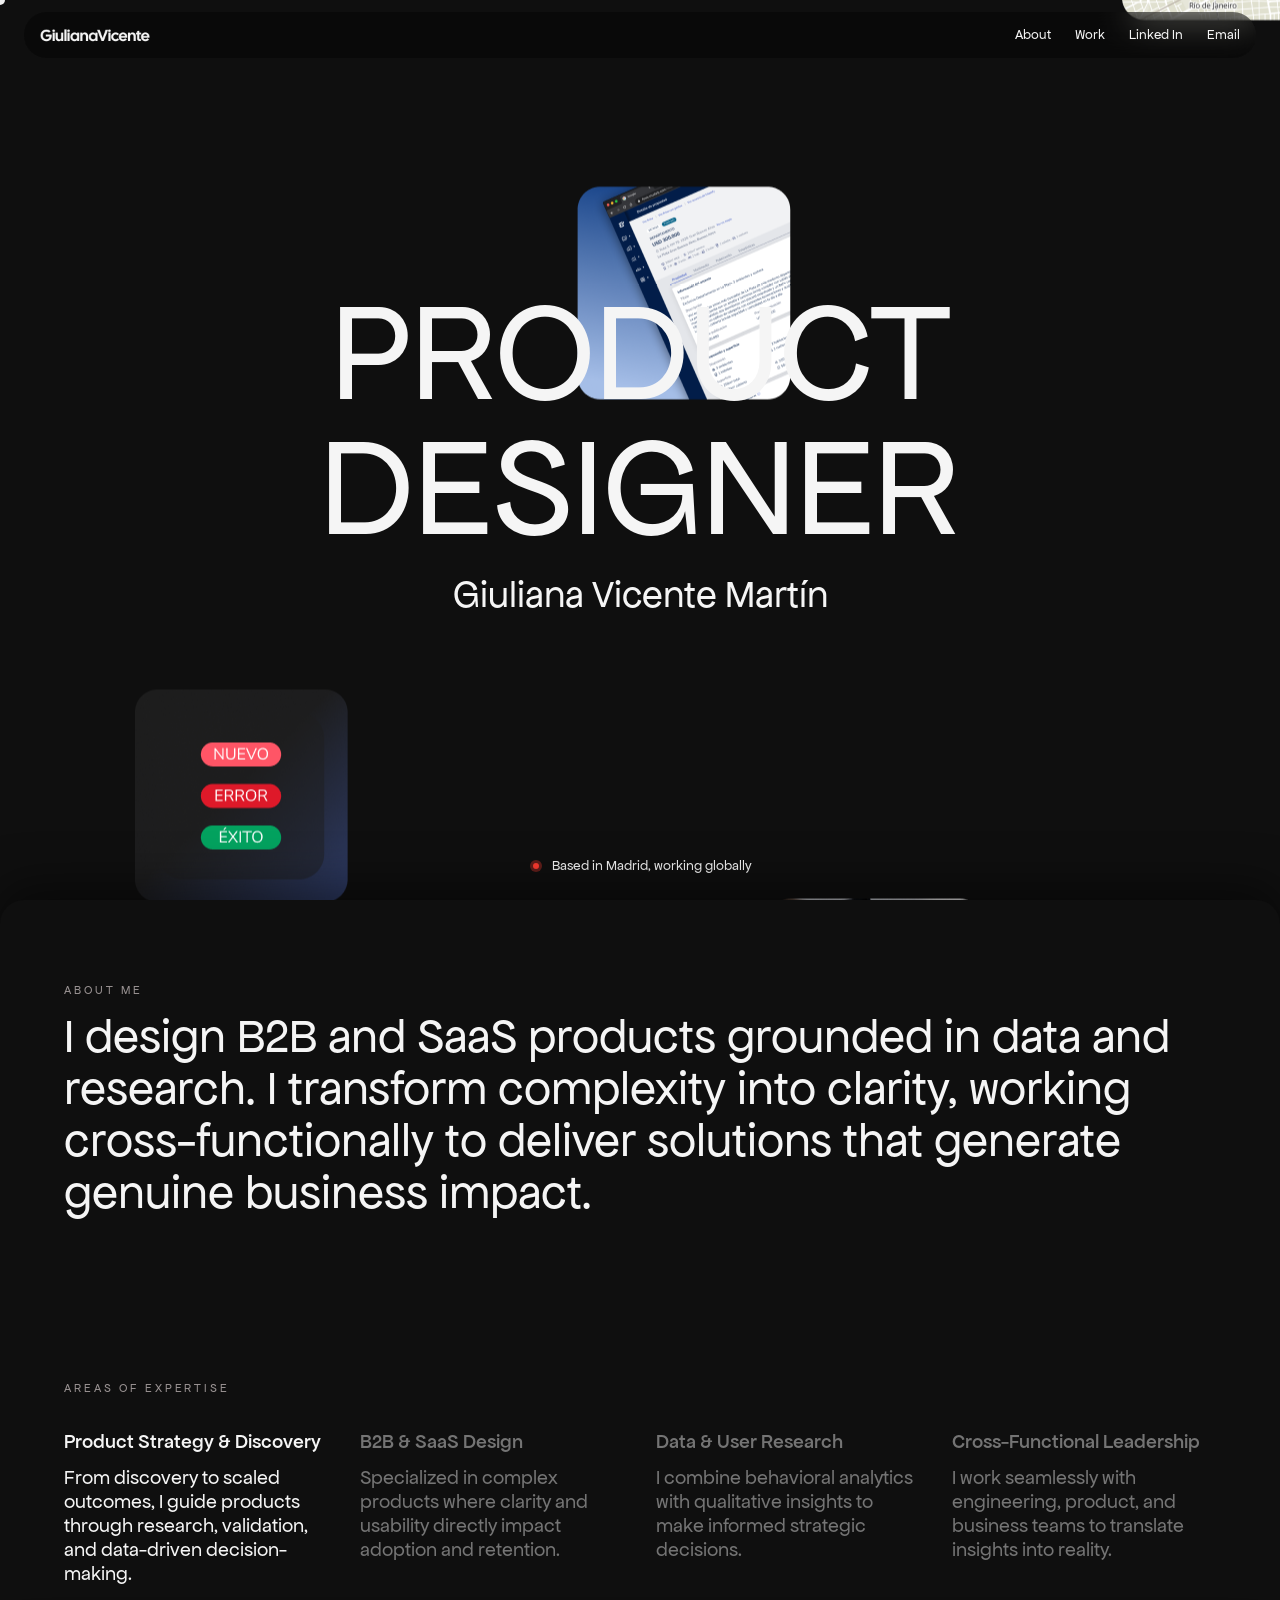
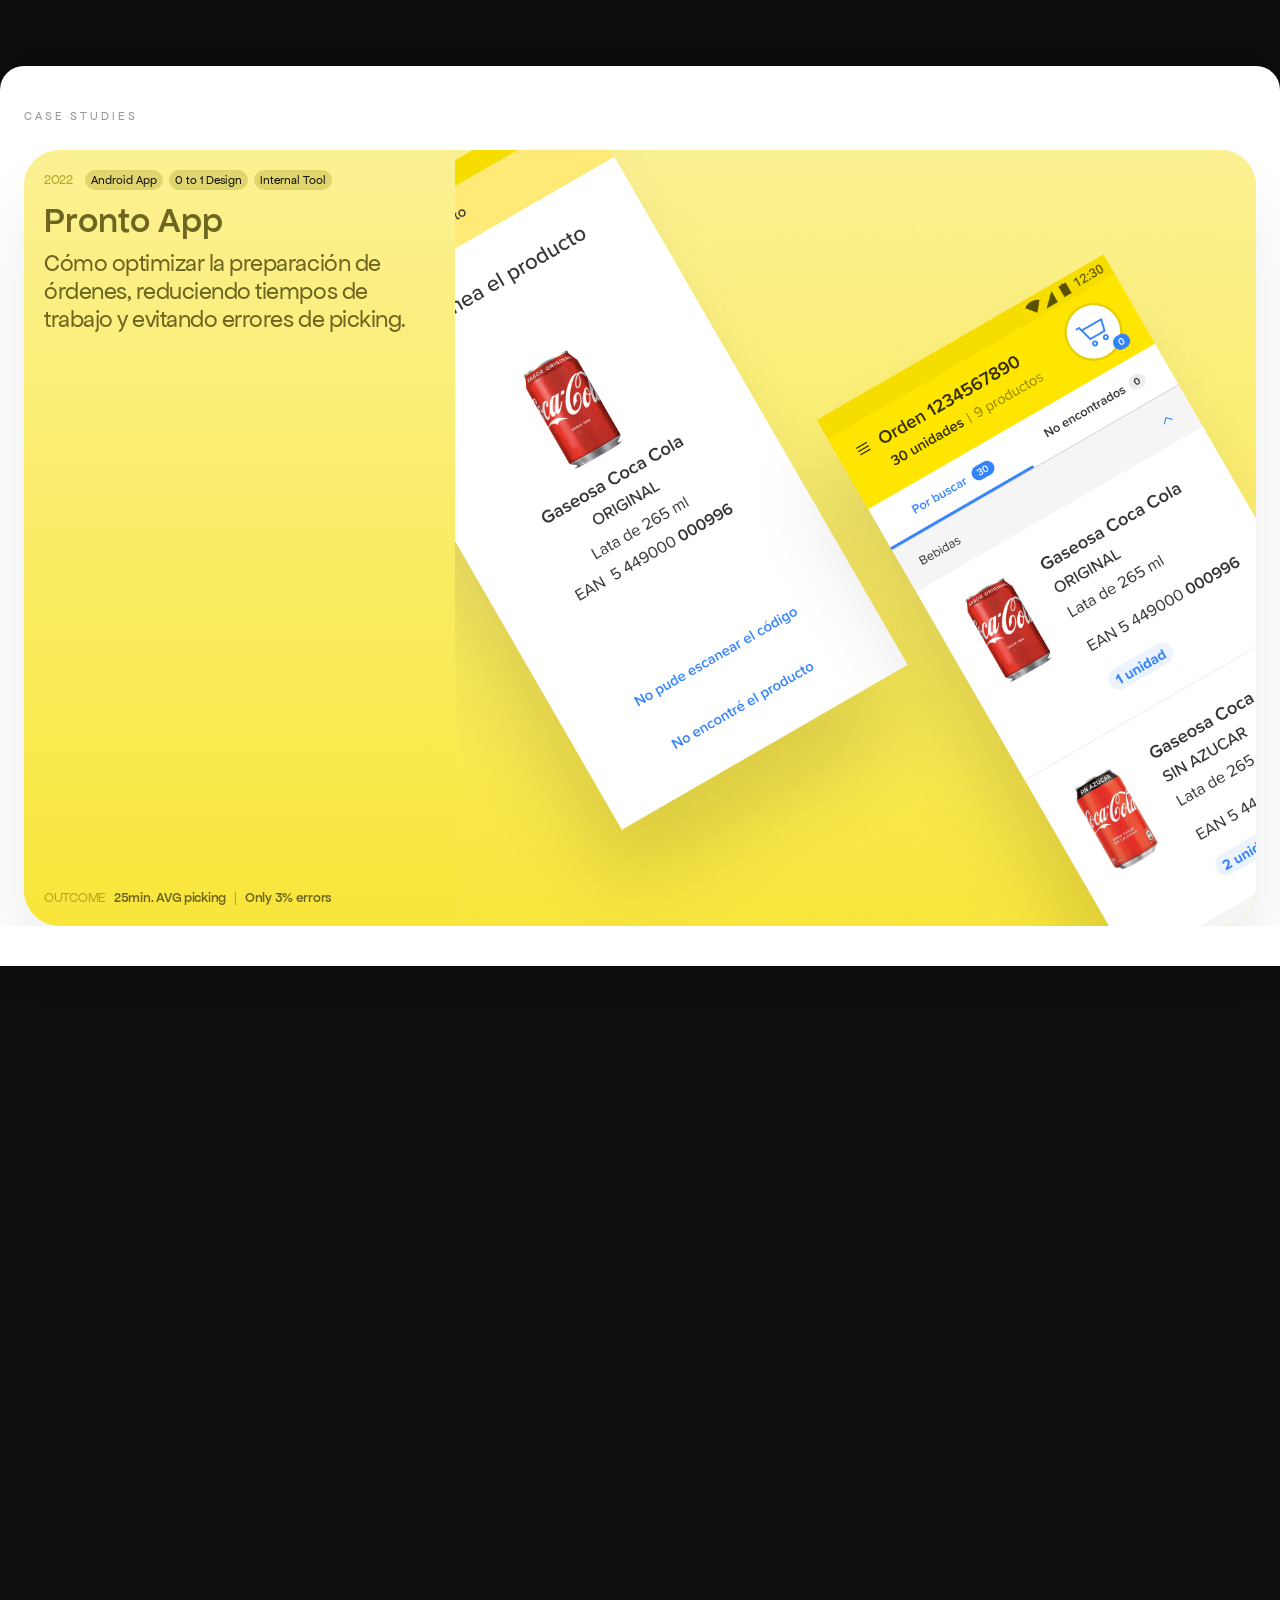
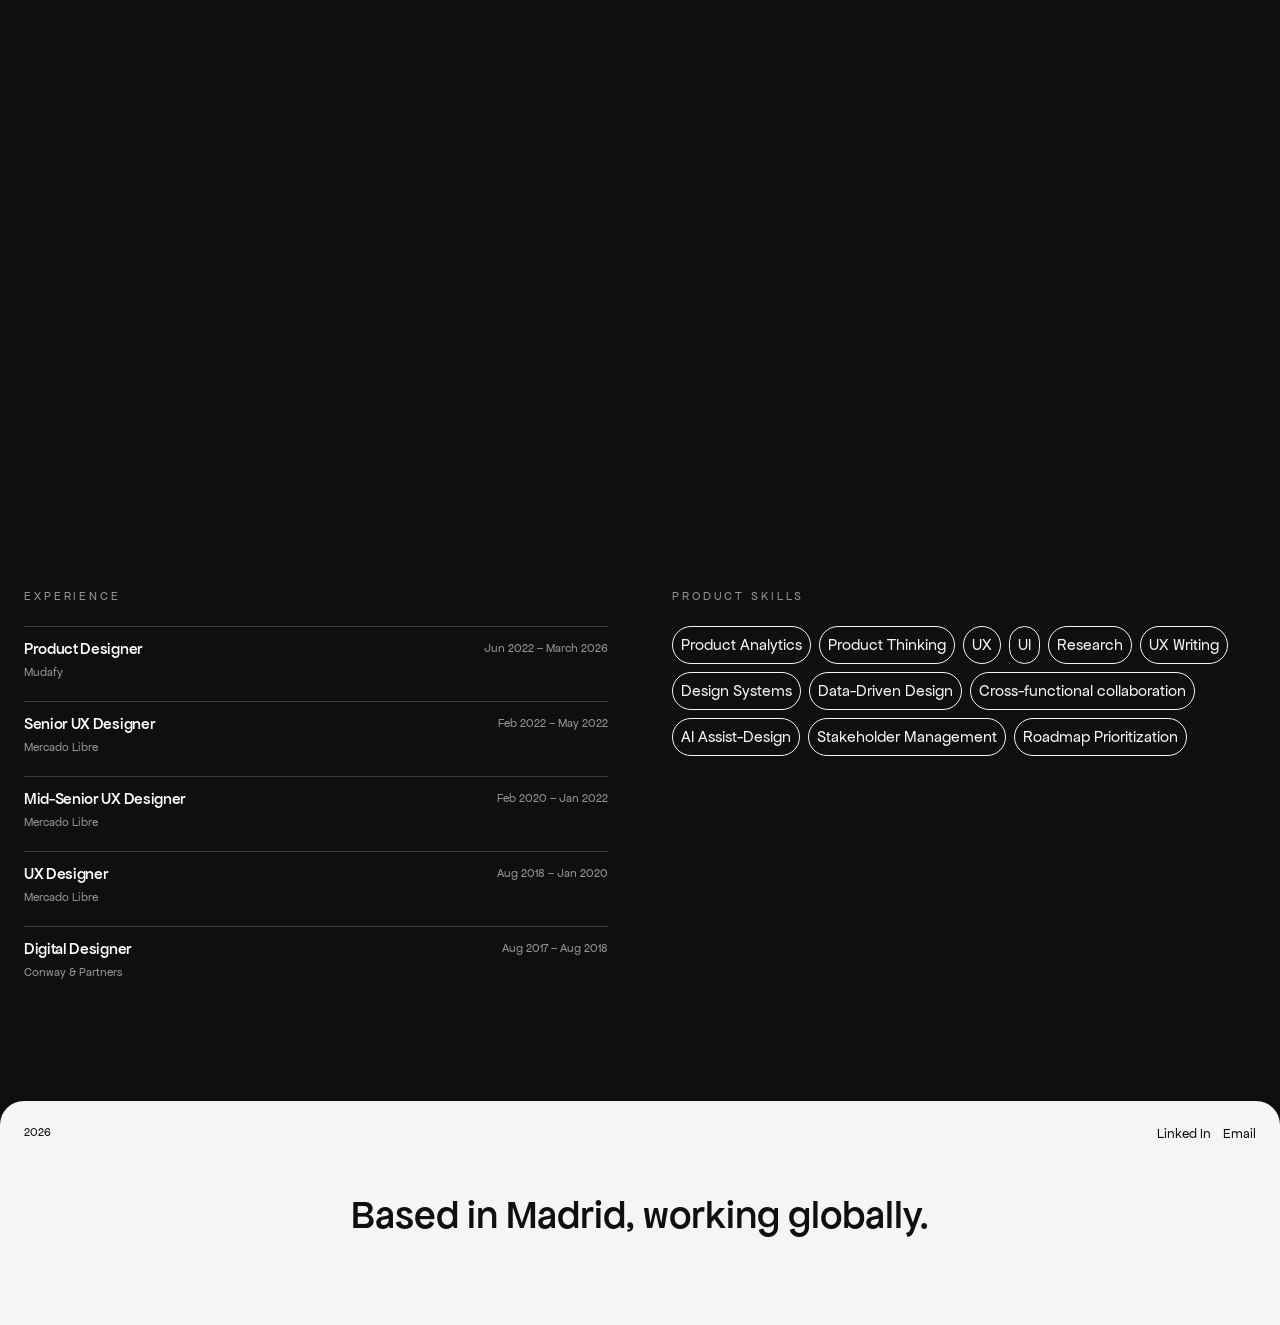
==== commit 32ed95ab: "Cierre de home y about page" ====
--- a/index.html
+++ b/index.html
@@ -30,7 +30,7 @@
         <span>Based in Madrid, working globally</span>
       </div>
       <div class="navbar-links">
-        <a href="about.html">About me</a>
+        <a href="about.html">About</a>
         <a href="#work">Work</a>
         <a href="https://www.linkedin.com/in/giuliana-vicente/" target="_blank" rel="noopener">Linked In</a>
         <a href="mailto:giuvicente23@gmail.com">Email</a>
@@ -49,7 +49,7 @@
       <button class="mobile-menu-close" aria-label="Close menu">✕</button>
       <nav class="mobile-menu-links">
         <a href="index.html" class="nav-active">Home</a>
-        <a href="about.html">About me</a>
+        <a href="about.html">About</a>
         <a href="#work">Work</a>
         <a href="https://www.linkedin.com/in/giuliana-vicente/" target="_blank" rel="noopener">Linked In</a>
         <a href="mailto:giuvicente23@gmail.com">Email</a>
--- a/style.css
+++ b/style.css
@@ -700,38 +700,41 @@
   width: 100%;
   background-color: #23489d;
   display: flex;
+  flex-direction: column;
   align-items: center;
   justify-content: center;
-  padding: 80px 64px;
-  min-height: 280px;
-  position: relative;
+  padding: 120px 64px;
+  position: sticky;
+  top: 0;
   z-index: 1;
   overflow: hidden;
 }
 
 .philosophy-inner {
   display: flex;
+  flex-direction: column;
   align-items: center;
-  gap: 12px;
+  gap: 0;
+  text-align: center;
 }
 
 .philosophy-label {
   font-family: 'ApfelGrotezk', sans-serif;
   font-weight: 400;
-  font-size: 48px;
-  line-height: 1;
-  color: #2c3279;
-  white-space: nowrap;
-  flex-shrink: 0;
+  font-size: 80px;
+  line-height: 80px;
+  color: #3483FA;
+  white-space: nowrap;
 }
 
 .philosophy-text {
   font-family: 'ApfelGrotezk', sans-serif;
   font-weight: 500;
-  font-size: 48px;
-  line-height: 1;
+  font-size: 80px;
+  line-height: 120px;
   color: var(--white);
   white-space: nowrap;
+  display: block;
 }
 
 /* Animated text — each phrase cycles in/out */
@@ -1484,19 +1487,14 @@
 
   /* ── Philosophy ──────────────────────────── */
   .philosophy {
-    padding: 60px 24px;
-    min-height: 200px;
-  }
-
-  .philosophy-inner {
-    flex-direction: column;
-    align-items: flex-start;
-    gap: 4px;
+    padding: 80px 24px;
   }
 
   .philosophy-label,
   .philosophy-text {
-    font-size: 32px;
+    font-size: 40px;
+    line-height: 1.1;
+    white-space: normal;
   }
 
   /* ── Case Studies ────────────────────────── */
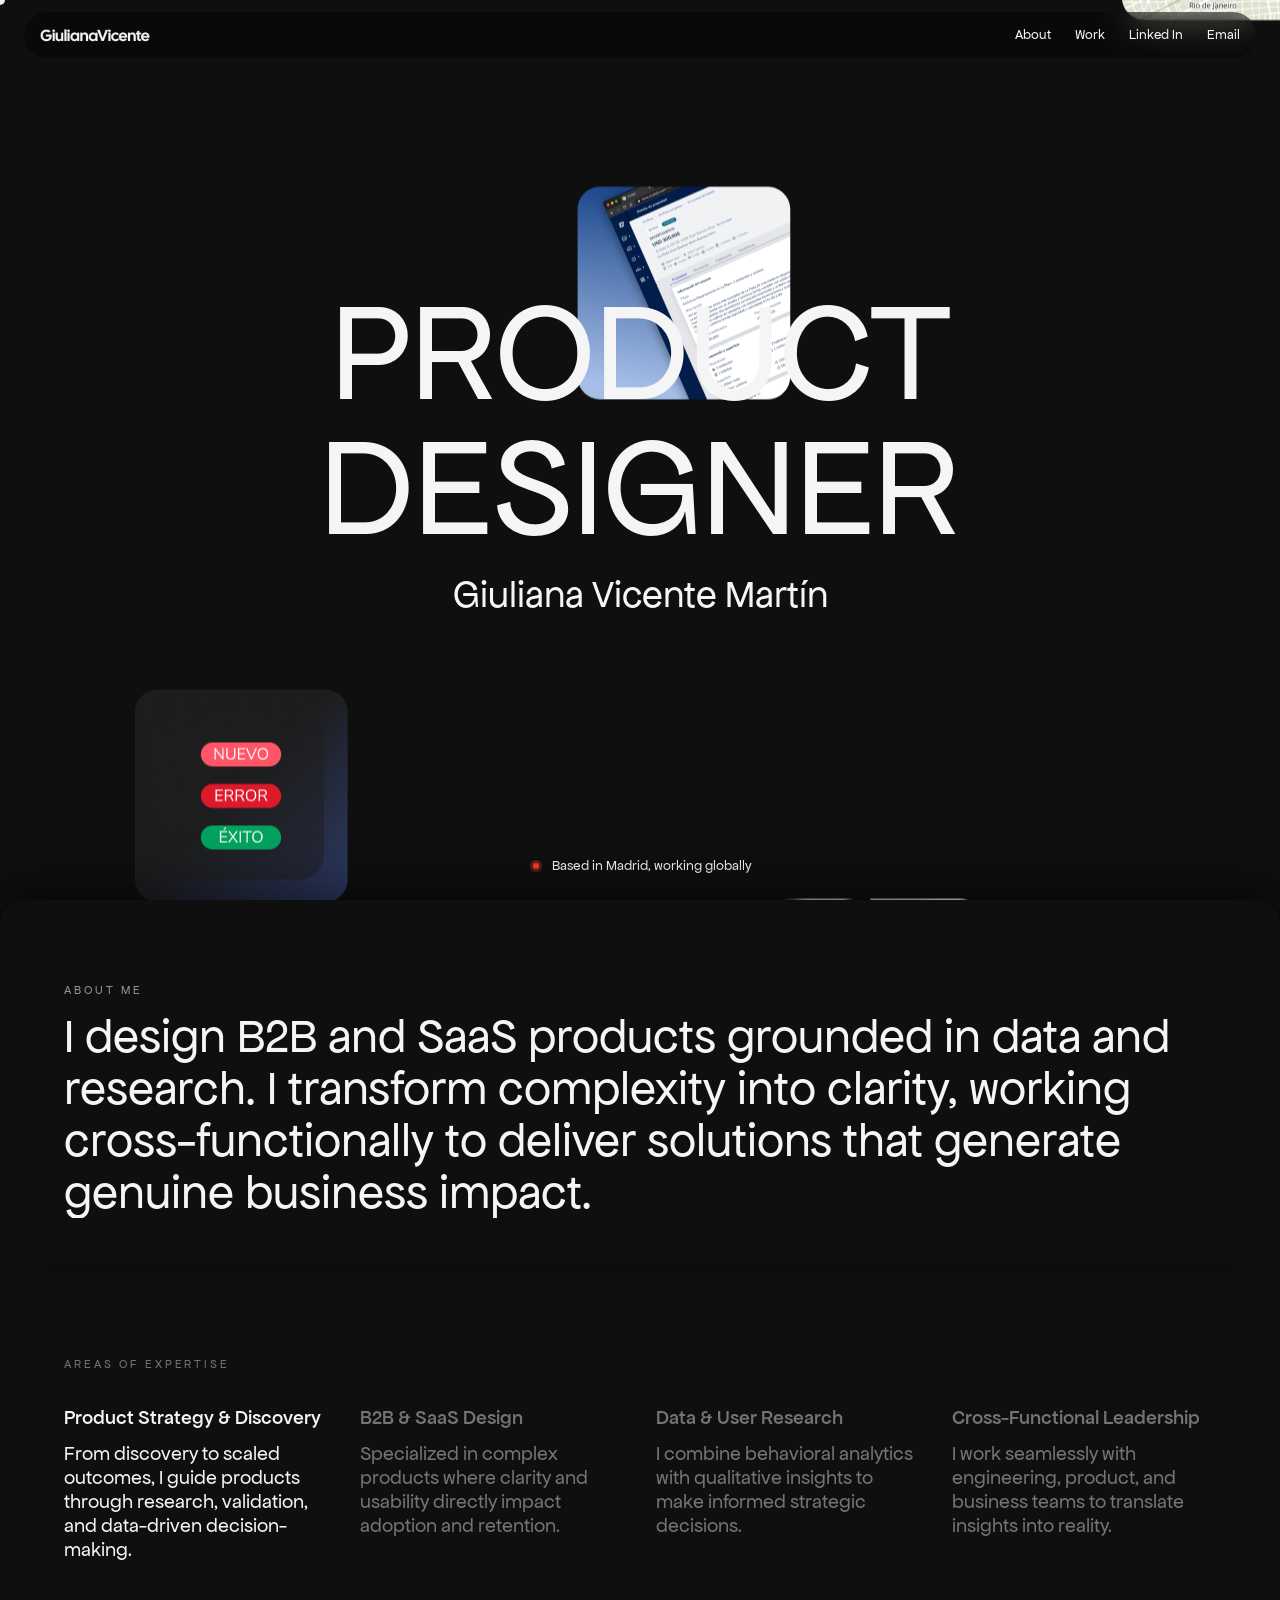
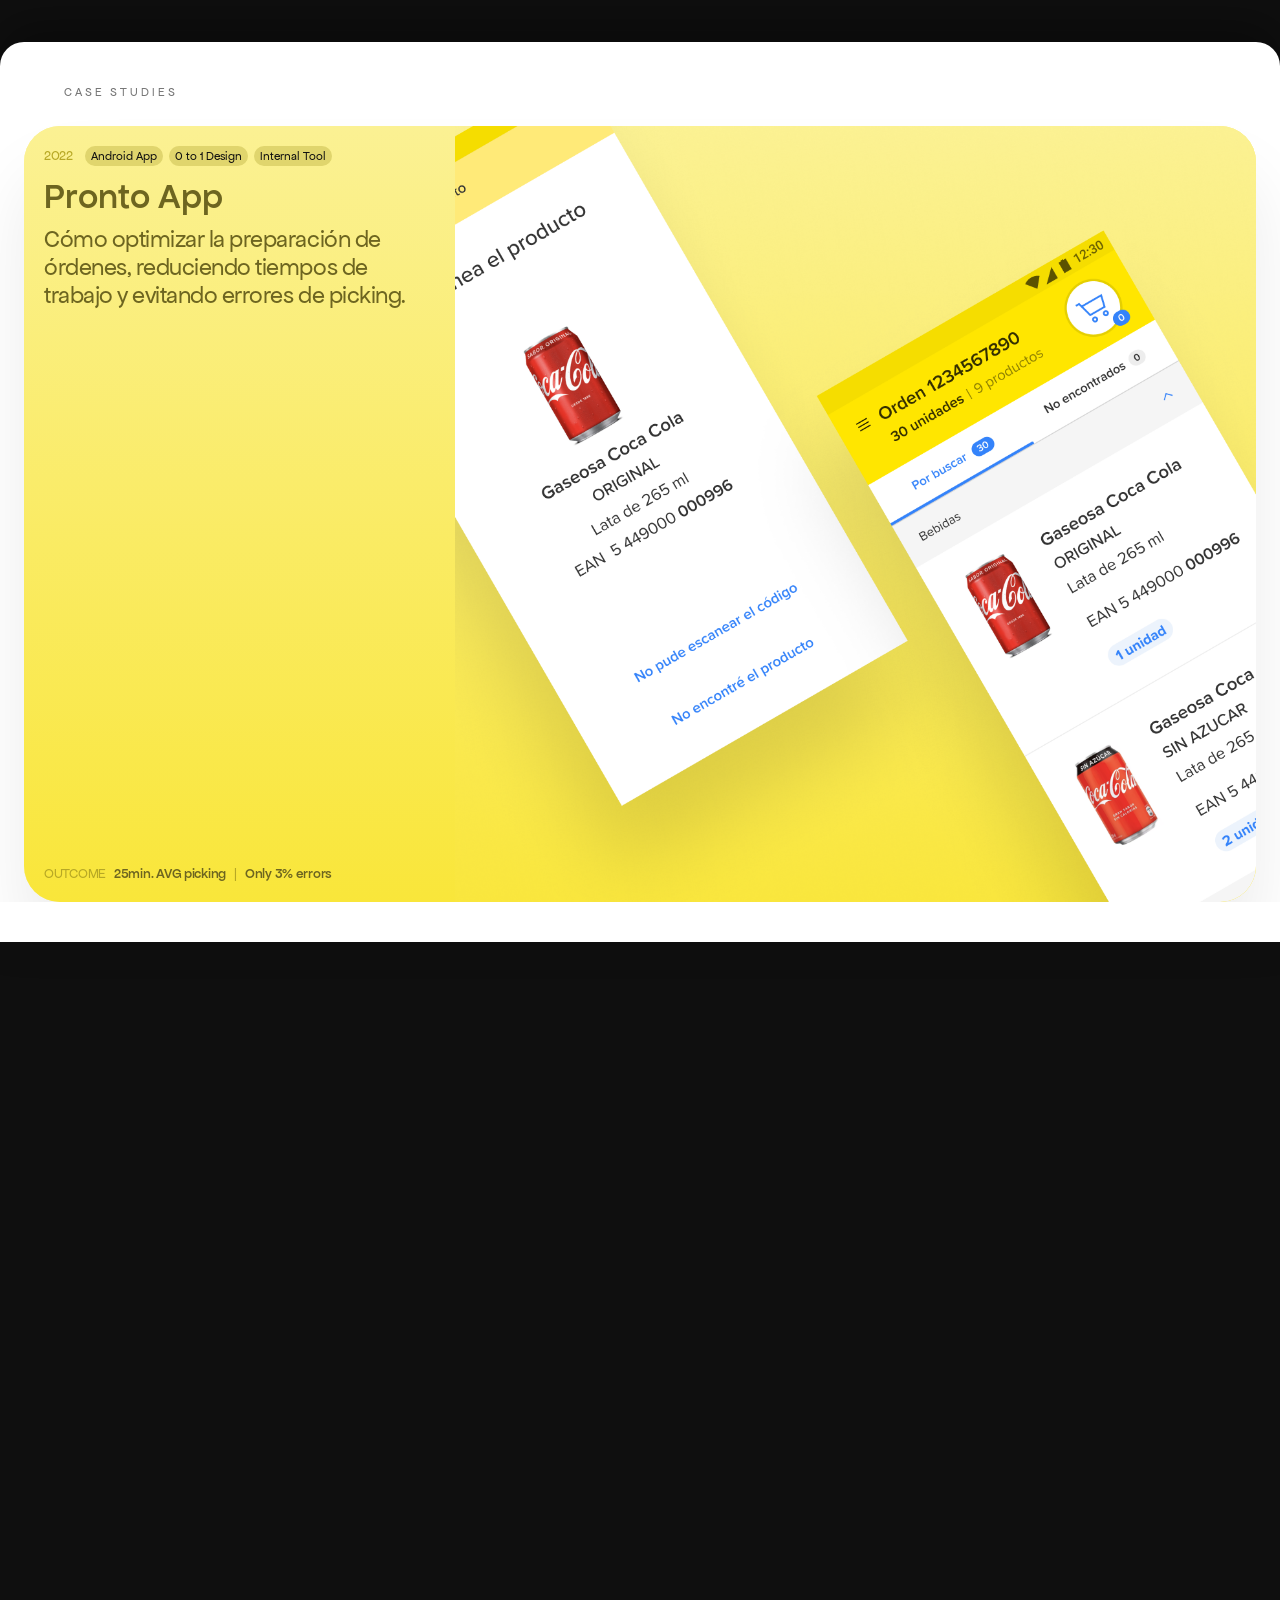
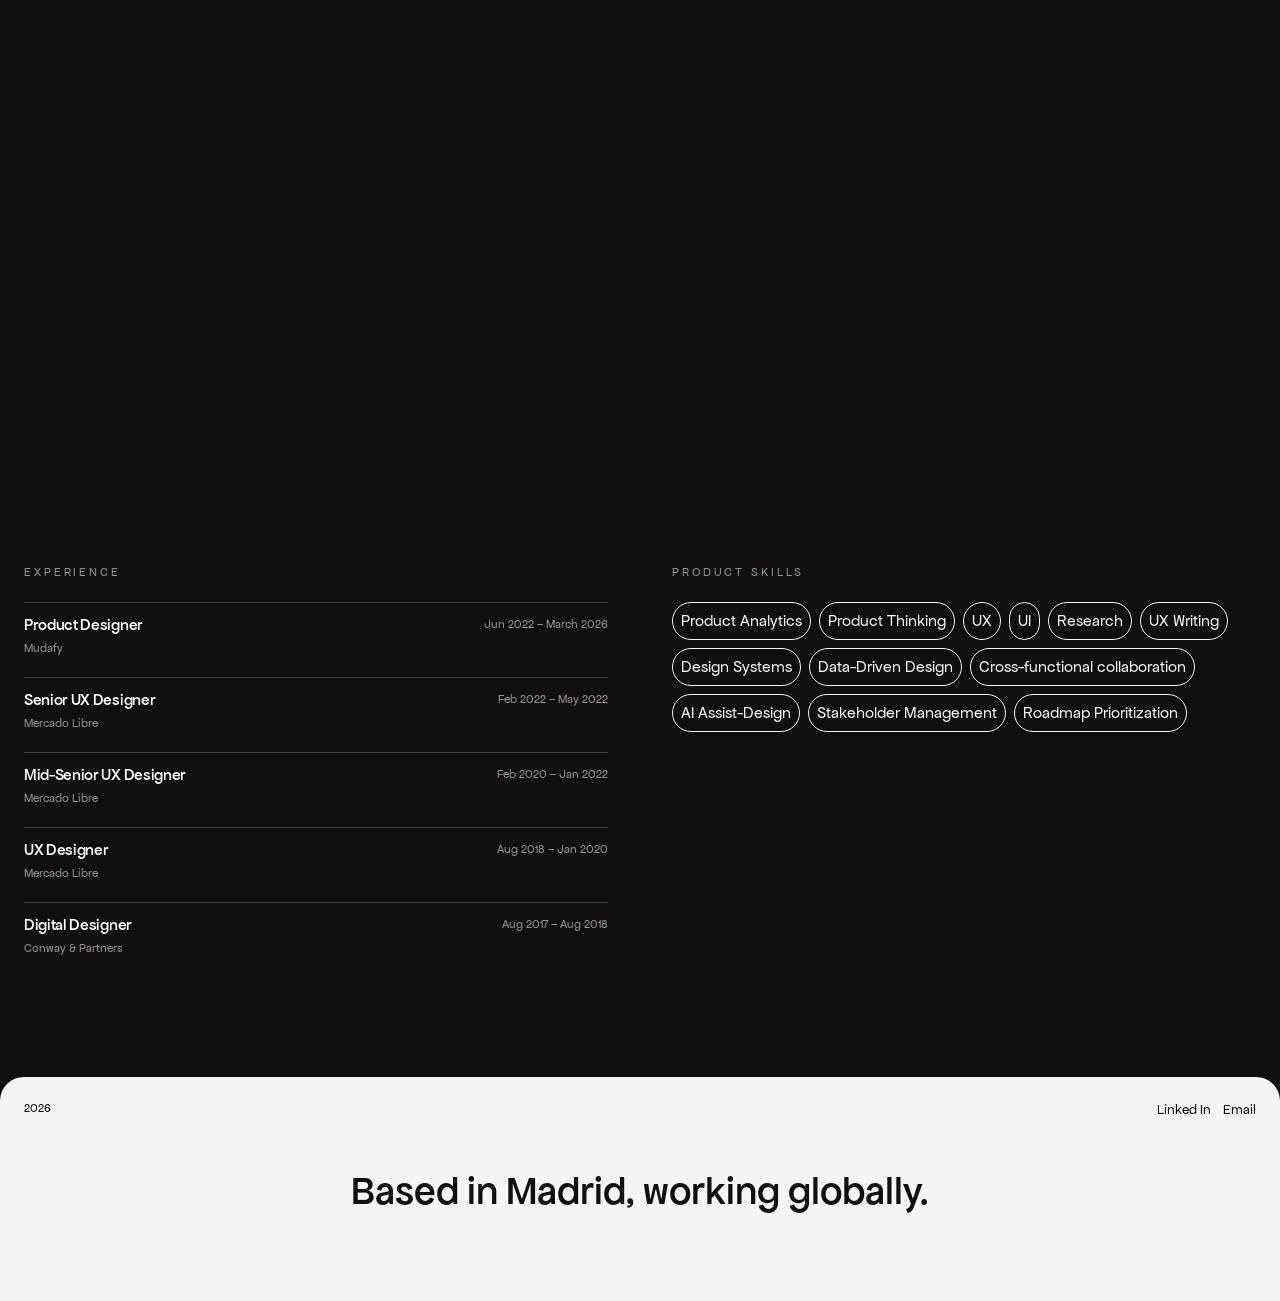
==== commit 3cf1ddda: "cambios" ====
--- a/index.html
+++ b/index.html
@@ -82,8 +82,8 @@
 
   <!-- About Me -->
   <section class="description" id="about">
-    <span class="label">ABOUT ME</span>
-    <p>I design B2B and SaaS products grounded in data and research. I transform complexity into clarity, working cross-functionally to deliver solutions that generate genuine business impact.</p>
+    <span class="label"><span class="about-line-wrap"><span class="about-line-inner">ABOUT ME</span></span></span>
+    <p><span class="about-line-wrap"><span class="about-line-inner">I design B2B and SaaS products grounded in data and research. I transform complexity into clarity, working cross-functionally to deliver solutions that generate genuine business impact.</span></span></p>
   </section>
 
   <!-- Areas of Expertise -->
@@ -118,7 +118,7 @@
       <div class="cs-track">
         <div class="cs-cards">
 
-          <div class="card-row" style="--card-bg:#fbf193; --card-bg-mobile:#fbf191; --card-text:#6d6520; --card-gradient: linear-gradient(to bottom, #fbf193, #f9e63a); --card-img-gradient: linear-gradient(to bottom, #fbf193, #f9e63a); --card-secondary:#b7a825; --outcome-label-color:#b7a825; --tag-bg:#e0d56d;">
+          <a href="pronto-app.html" class="card-row" style="--card-bg:#fbf193; --card-bg-mobile:#fbf191; --card-text:#6d6520; --card-gradient: linear-gradient(to bottom, #fbf193, #f9e63a); --card-img-gradient: linear-gradient(to bottom, #fbf193, #f9e63a); --card-secondary:#b7a825; --outcome-label-color:#b7a825; --tag-bg:#e0d56d; text-decoration:none; display:flex;">
             <div class="card">
               <div class="card-top">
                 <div class="card-meta">
@@ -142,7 +142,7 @@
             <div class="card-img">
               <img src="images/case_study_03.png" alt="Pronto App project">
             </div>
-          </div>
+          </a>
 
           <div class="card-row" style="--card-bg:#3ed473; --card-bg-mobile:#adeeae; --card-text:#0a3518; --card-gradient: linear-gradient(to bottom, #3ed473, #afeeaf); --card-img-gradient: linear-gradient(to bottom, #3ed473, #afeeaf); --card-secondary:#239a43; --outcome-label-color:#239a43; --tag-bg:#9be9a5;">
             <div class="card">
@@ -199,36 +199,36 @@
   <section class="experience-skills" id="experience">
 
     <div class="experience-col">
-      <span class="label">EXPERIENCE</span>
-      <div class="exp-item">
+      <span class="label reveal-on-scroll" style="--delay:0">EXPERIENCE</span>
+      <div class="exp-item reveal-on-scroll" style="--delay:1">
         <div class="exp-header">
           <h3>Product Designer</h3>
           <span class="exp-date">Jun 2022 – March 2026</span>
         </div>
         <p class="exp-company">Mudafy</p>
       </div>
-      <div class="exp-item">
+      <div class="exp-item reveal-on-scroll" style="--delay:2">
         <div class="exp-header">
           <h3>Senior UX Designer</h3>
           <span class="exp-date">Feb 2022 – May 2022</span>
         </div>
         <p class="exp-company">Mercado Libre</p>
       </div>
-      <div class="exp-item">
+      <div class="exp-item reveal-on-scroll" style="--delay:3">
         <div class="exp-header">
           <h3>Mid-Senior UX Designer</h3>
           <span class="exp-date">Feb 2020 – Jan 2022</span>
         </div>
         <p class="exp-company">Mercado Libre</p>
       </div>
-      <div class="exp-item">
+      <div class="exp-item reveal-on-scroll" style="--delay:4">
         <div class="exp-header">
           <h3>UX Designer</h3>
           <span class="exp-date">Aug 2018 – Jan 2020</span>
         </div>
         <p class="exp-company">Mercado Libre</p>
       </div>
-      <div class="exp-item">
+      <div class="exp-item reveal-on-scroll" style="--delay:5">
         <div class="exp-header">
           <h3>Digital Designer</h3>
           <span class="exp-date">Aug 2017 – Aug 2018</span>
@@ -237,7 +237,7 @@
       </div>
     </div>
 
-    <div class="skills-col">
+    <div class="skills-col reveal-on-scroll" style="--delay:2">
       <span class="label">PRODUCT SKILLS</span>
       <div class="skill-tags">
         <span class="skill-tag" style="--pill-color:#BB98EB">Product Analytics</span>
@@ -293,17 +293,38 @@
         name.textContent + '</span></span>';
     })();
 
-    // ── Areas of Expertise: hover por columna ─────────────────────────────
-    var wowCols = document.querySelectorAll('.wow-col');
-    var activeWowCol = wowCols[0]; // primera activa por defecto
-
-    wowCols.forEach(function(col) {
-      col.addEventListener('mouseenter', function() {
+    // ── Areas of Expertise: hover + auto-cycling ──────────────────────────
+    (function() {
+      var wowCols = document.querySelectorAll('.wow-col');
+      var current = 0;
+      var hovering = false;
+
+      function setActive(i) {
         wowCols.forEach(function(c) { c.classList.remove('wow-col--active'); });
-        col.classList.add('wow-col--active');
-        activeWowCol = col;
-      });
-    });
+        wowCols[i].classList.add('wow-col--active');
+        current = i;
+      }
+
+      wowCols.forEach(function(col, i) {
+        col.addEventListener('mouseenter', function() {
+          hovering = true;
+          setActive(i);
+        });
+      });
+
+      var wowSection = document.querySelector('.wow');
+      if (wowSection) {
+        wowSection.addEventListener('mouseleave', function() {
+          hovering = false;
+        });
+      }
+
+      setInterval(function() {
+        if (!hovering) {
+          setActive((current + 1) % wowCols.length);
+        }
+      }, 3000);
+    })();
 
     // ── Custom cursor ─────────────────────────────────────────────────────
     var cursorDot    = document.getElementById('cursor-dot');
@@ -387,6 +408,37 @@
       }, { threshold: 0.1 });
       var workSection = document.querySelector('#work');
       if (workSection) observer.observe(workSection);
+    })();
+
+    // ── Description section line reveal ───────────────────────────────────
+    (function() {
+      var descSection = document.querySelector('.description');
+      if (!descSection) return;
+      var descLines = descSection.querySelectorAll('.about-line-inner');
+      var observer = new IntersectionObserver(function(entries) {
+        if (entries[0].isIntersecting) {
+          descLines.forEach(function(line, i) {
+            setTimeout(function() { line.classList.add('line-revealed'); }, 60 + i * 140);
+          });
+          observer.unobserve(descSection);
+        }
+      }, { threshold: 0.15 });
+      observer.observe(descSection);
+    })();
+
+    // ── Scroll reveal (experience + skills) ───────────────────────────────
+    (function() {
+      var revealEls = document.querySelectorAll('.reveal-on-scroll');
+      if (!revealEls.length) return;
+      var observer = new IntersectionObserver(function(entries) {
+        entries.forEach(function(entry) {
+          if (entry.isIntersecting) {
+            entry.target.classList.add('revealed');
+            observer.unobserve(entry.target);
+          }
+        });
+      }, { threshold: 0.08 });
+      revealEls.forEach(function(el) { observer.observe(el); });
     })();
 
     // ── Footer slide-up from below ─────────────────────────────────────────
--- a/style.css
+++ b/style.css
@@ -598,20 +598,15 @@
 /* ── Scroll reveal ─────────────────────── */
 .reveal-on-scroll {
   opacity: 0;
-  transform: translateY(24px);
-  transition: opacity 0.65s cubic-bezier(0.16, 1, 0.3, 1),
-              transform 0.65s cubic-bezier(0.16, 1, 0.3, 1);
+  transform: translateY(28px);
+  transition: opacity 0.7s cubic-bezier(0.16, 1, 0.3, 1),
+              transform 0.7s cubic-bezier(0.16, 1, 0.3, 1);
+  transition-delay: calc(var(--delay, 0) * 0.1s);
 }
 
 .reveal-on-scroll.revealed {
   opacity: 1;
   transform: translateY(0);
-}
-
-.card-row.reveal-on-scroll,
-.wow-col.reveal-on-scroll,
-.exp-item.reveal-on-scroll {
-  transition-delay: calc(var(--delay, 0) * 0.15s);
 }
 
 /* =============================================
@@ -650,8 +645,11 @@
   padding: 80px 64px;
   width: 100%;
   position: relative;
-  z-index: 1;
+  z-index: 2;
   background-color: var(--black);
+  border-radius: 24px 24px 0 0;
+  box-shadow: 0 -16px 48px rgba(0,0,0,0.12);
+  margin-top: -24px;
 }
 
 .wow-cols {
@@ -786,11 +784,11 @@
 /* Label CASE STUDIES */
 .cs-header {
   flex-shrink: 0;
-  padding: 24px 24px 16px;
+  padding: 24px 24px 16px 64px;
 }
 
 .label--dark {
-  color: var(--grey);
+  color: #747474;
 }
 
 /* Track: recorta el stack de cards */
@@ -1062,7 +1060,7 @@
    ============================================= */
 
 .about-page {
-  background-color: var(--black);
+  background-color: #f5f5f5;
   cursor: none;
 }
 
@@ -1070,34 +1068,49 @@
   padding-top: 70px; /* altura navbar */
 }
 
-/* ── Description fold (dark, full viewport) ── */
+/* ── Description fold ── */
 .about-description {
   display: flex;
-  flex-direction: column;
-  justify-content: center;
+  flex-direction: row;
+  align-items: flex-start;
+  gap: 40px;
+  padding: 80px 64px;
+  min-height: 600px;
+  background-color: #f5f5f5;
+  position: relative;
+  z-index: 0;
+}
+
+.about-desc-left {
+  flex: 0 0 200px;
+  display: flex;
+  align-items: flex-start;
+  padding-top: 4px;
+}
+
+.about-desc-right {
+  flex: 1;
+  display: flex;
+  flex-direction: column;
   gap: 10px;
-  padding: 80px 64px;
-  min-height: 100vh;
-  min-height: 100svh;
-  background-color: var(--black);
-  position: sticky;
-  top: 0;
-  z-index: 0;
-  box-sizing: border-box;
-}
-
-.about-description .label {
+}
+
+.about-me-label {
+  font-family: 'ApfelGrotezk', sans-serif;
+  font-weight: 400;
+  font-size: 12px;
+  line-height: 20px;
+  letter-spacing: 2.88px;
   color: #747474;
-  animation: about-reveal 0.7s cubic-bezier(0.16, 1, 0.3, 1) both;
-  animation-delay: 0.1s;
+  text-transform: uppercase;
 }
 
 .about-intro {
   font-family: 'ApfelGrotezk', sans-serif;
   font-size: 48px;
   line-height: 52px;
-  color: var(--white);
-  max-width: 100%;
+  color: #0f0f0f;
+  max-width: 583px;
 }
 
 /* Line-by-line scroll reveal */
@@ -1114,16 +1127,13 @@
   transform: translateY(0);
 }
 
-/* ── Body: overlap card (light) ── */
+/* ── Body: experience + skills ── */
 .about-body {
   display: flex;
   gap: 37px;
   padding: 40px 64px 80px;
   background-color: #f5f5f5;
-  border-radius: 24px 24px 0 0;
-  box-shadow: 0 -16px 48px rgba(0, 0, 0, 0.35);
-  position: relative;
-  z-index: 2;
+  align-items: flex-start;
 }
 
 /* Columna experiencia */
@@ -1208,10 +1218,13 @@
 
 /* Columna skills */
 .about-skills {
-  flex: 0 0 224px;
+  flex: 1;
   display: flex;
   flex-direction: column;
   gap: 20px;
+  position: sticky;
+  top: 110px;
+  align-self: flex-start;
 }
 
 .about-tags {
@@ -1238,21 +1251,34 @@
 }
 
 .about-tag:hover {
-  border-color: var(--pill-color, var(--black));
-  color: var(--pill-color, var(--black));
-  background-color: transparent;
+  background-color: #0f0f0f;
+  color: #f5f5f5;
 }
 
 /* Mobile about */
 @media (max-width: 768px) {
   .about-description {
-    padding: 40px 16px;
-    min-height: 100svh;
+    flex-direction: column;
+    padding: 80px 24px 48px;
+    min-height: auto;
+    align-items: flex-start;
+    gap: 20px;
+  }
+
+  .about-desc-left {
+    flex: none;
+    align-items: flex-start;
+  }
+
+  .about-desc-right {
+    flex: none;
+    width: 100%;
   }
 
   .about-intro {
     font-size: 32px;
-    line-height: 32px;
+    line-height: 38px;
+    max-width: 100%;
   }
 
   .about-body {
@@ -1268,6 +1294,7 @@
 
   .about-skills {
     padding-top: 20px;
+    position: static;
   }
 
   .about-job {
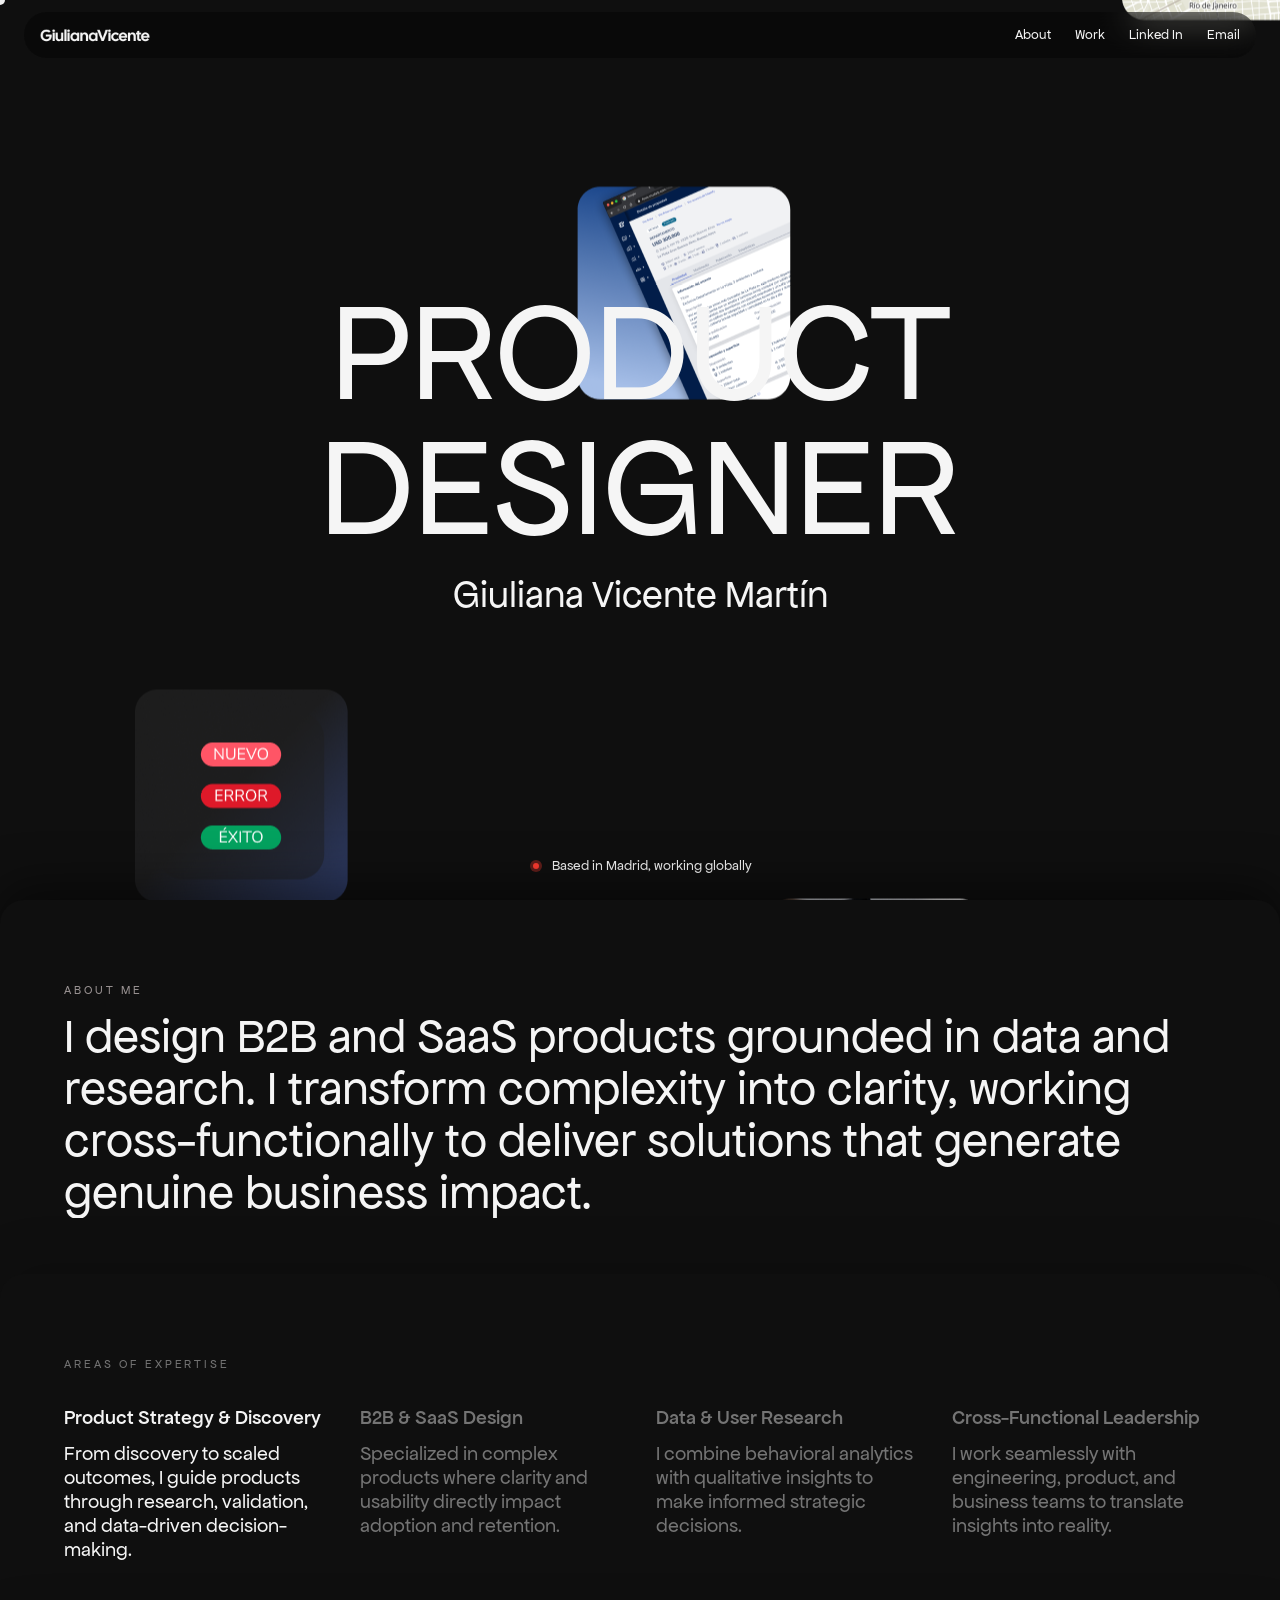
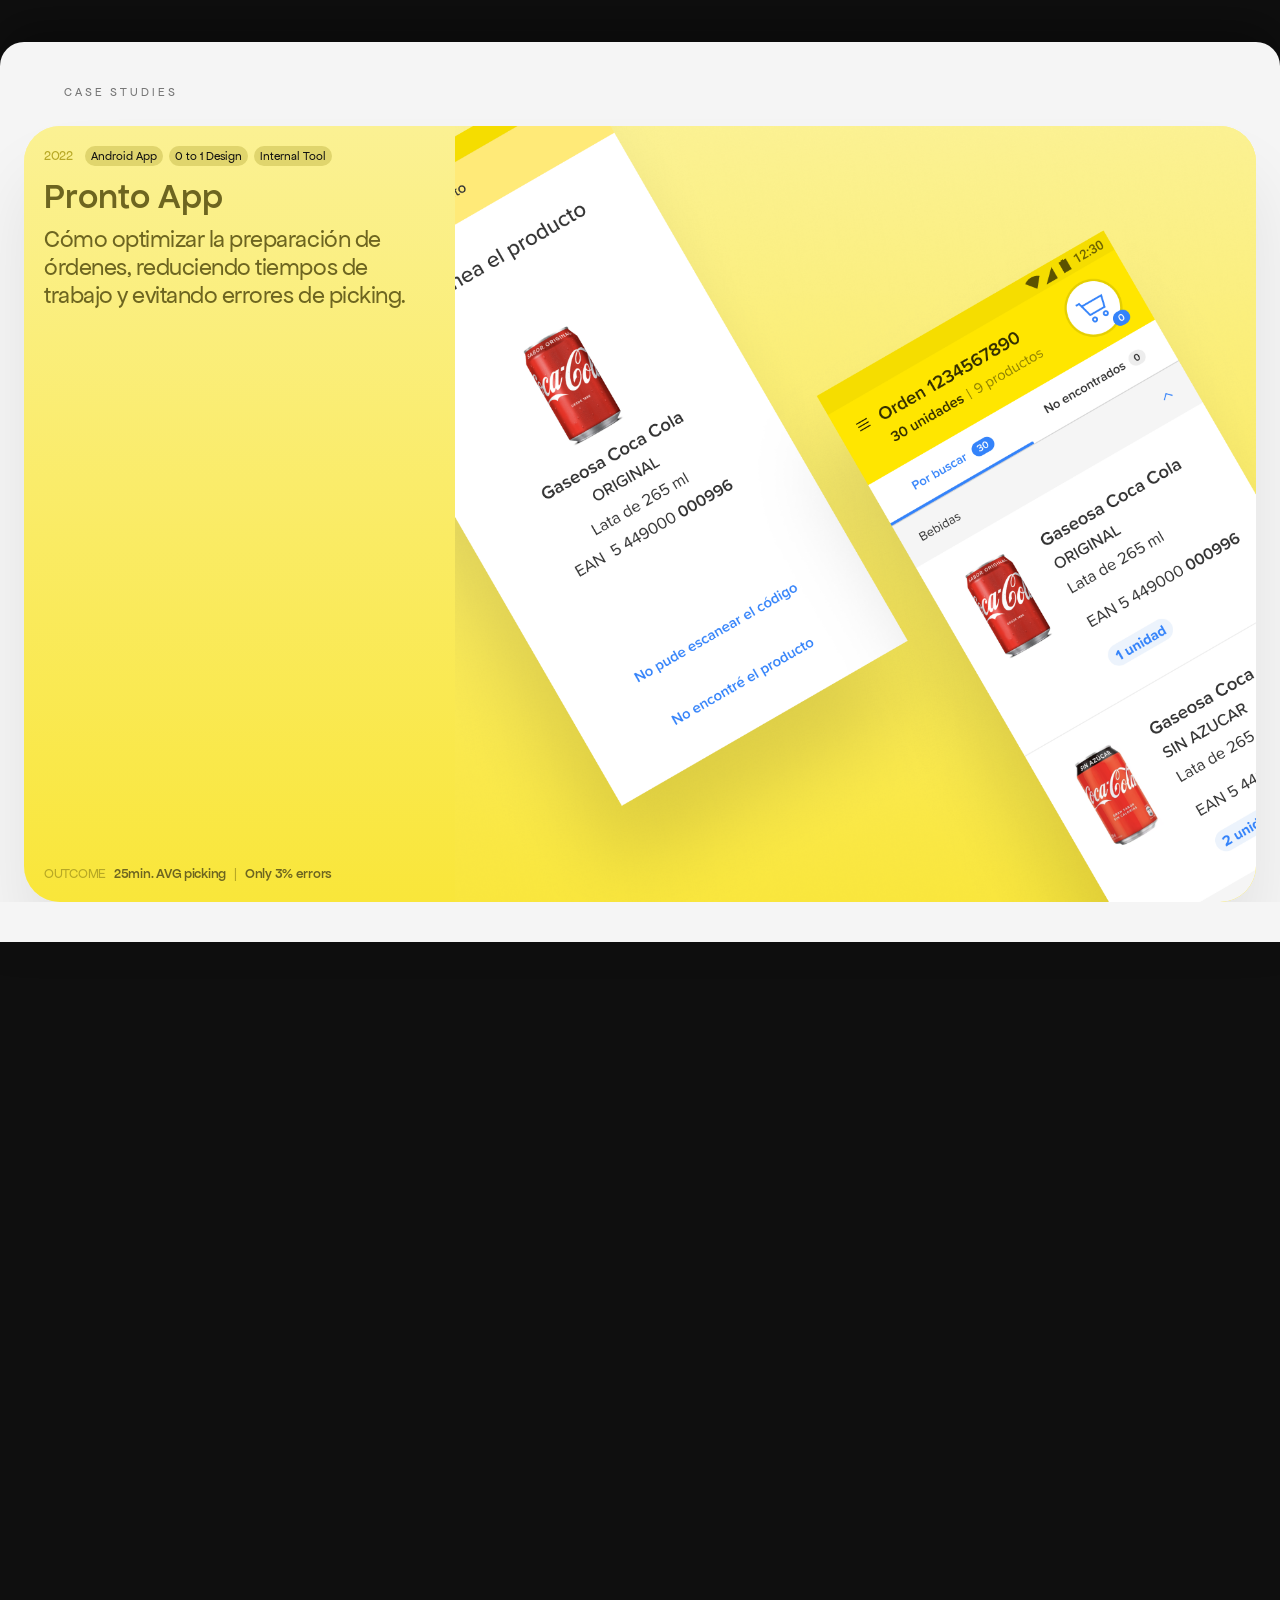
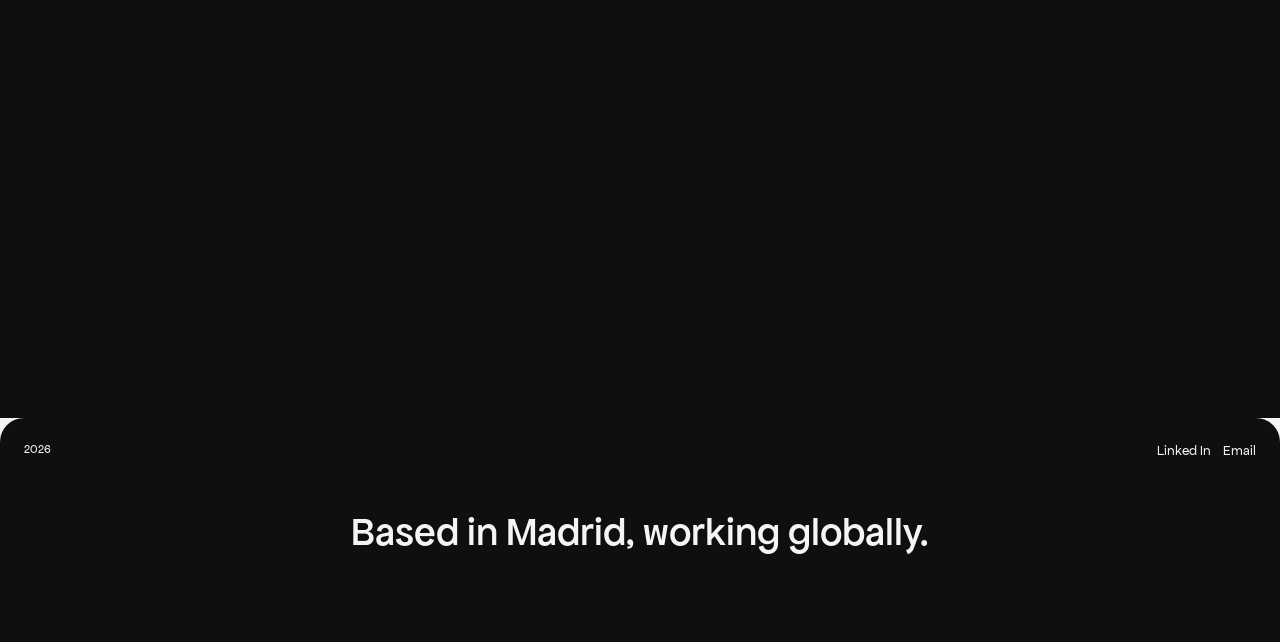
==== commit 4859875a: "Ajustes finales de about y home + pagina work + proyecot pronto" ====
--- a/index.html
+++ b/index.html
@@ -195,71 +195,9 @@
     </div>
   </section>
 
-  <!-- Experience & Skills -->
-  <section class="experience-skills" id="experience">
-
-    <div class="experience-col">
-      <span class="label reveal-on-scroll" style="--delay:0">EXPERIENCE</span>
-      <div class="exp-item reveal-on-scroll" style="--delay:1">
-        <div class="exp-header">
-          <h3>Product Designer</h3>
-          <span class="exp-date">Jun 2022 – March 2026</span>
-        </div>
-        <p class="exp-company">Mudafy</p>
-      </div>
-      <div class="exp-item reveal-on-scroll" style="--delay:2">
-        <div class="exp-header">
-          <h3>Senior UX Designer</h3>
-          <span class="exp-date">Feb 2022 – May 2022</span>
-        </div>
-        <p class="exp-company">Mercado Libre</p>
-      </div>
-      <div class="exp-item reveal-on-scroll" style="--delay:3">
-        <div class="exp-header">
-          <h3>Mid-Senior UX Designer</h3>
-          <span class="exp-date">Feb 2020 – Jan 2022</span>
-        </div>
-        <p class="exp-company">Mercado Libre</p>
-      </div>
-      <div class="exp-item reveal-on-scroll" style="--delay:4">
-        <div class="exp-header">
-          <h3>UX Designer</h3>
-          <span class="exp-date">Aug 2018 – Jan 2020</span>
-        </div>
-        <p class="exp-company">Mercado Libre</p>
-      </div>
-      <div class="exp-item reveal-on-scroll" style="--delay:5">
-        <div class="exp-header">
-          <h3>Digital Designer</h3>
-          <span class="exp-date">Aug 2017 – Aug 2018</span>
-        </div>
-        <p class="exp-company">Conway &amp; Partners</p>
-      </div>
-    </div>
-
-    <div class="skills-col reveal-on-scroll" style="--delay:2">
-      <span class="label">PRODUCT SKILLS</span>
-      <div class="skill-tags">
-        <span class="skill-tag" style="--pill-color:#BB98EB">Product Analytics</span>
-        <span class="skill-tag" style="--pill-color:#C4F485">Product Thinking</span>
-        <span class="skill-tag" style="--pill-color:#FFDDE3">UX</span>
-        <span class="skill-tag" style="--pill-color:#FFBE00">UI</span>
-        <span class="skill-tag" style="--pill-color:#DFCDAF">Research</span>
-        <span class="skill-tag" style="--pill-color:#669EF4">UX Writing</span>
-        <span class="skill-tag" style="--pill-color:#FF98F6">Design Systems</span>
-        <span class="skill-tag" style="--pill-color:#F07D7D">Data-Driven Design</span>
-        <span class="skill-tag" style="--pill-color:#C9E6F1">Cross-functional collaboration</span>
-        <span class="skill-tag" style="--pill-color:#FFBE00">AI Assist-Design</span>
-        <span class="skill-tag" style="--pill-color:#BB98EB">Stakeholder Management</span>
-        <span class="skill-tag" style="--pill-color:#C4F485">Roadmap Prioritization</span>
-      </div>
-    </div>
-
-  </section>
-
   <!-- Footer -->
-  <div class="footer-bg">
-  <footer id="contact">
+  <div class="footer-bg footer-bg--light">
+  <footer class="footer--dark" id="contact">
     <div class="footer-inner">
       <span class="footer-year">2026</span>
       <p class="footer-tagline">Based in Madrid, working globally.</p>
@@ -426,22 +364,8 @@
       observer.observe(descSection);
     })();
 
-    // ── Scroll reveal (experience + skills) ───────────────────────────────
-    (function() {
-      var revealEls = document.querySelectorAll('.reveal-on-scroll');
-      if (!revealEls.length) return;
-      var observer = new IntersectionObserver(function(entries) {
-        entries.forEach(function(entry) {
-          if (entry.isIntersecting) {
-            entry.target.classList.add('revealed');
-            observer.unobserve(entry.target);
-          }
-        });
-      }, { threshold: 0.08 });
-      revealEls.forEach(function(el) { observer.observe(el); });
-    })();
-
-    // ── Footer slide-up from below ─────────────────────────────────────────
+
+// ── Footer slide-up from below ─────────────────────────────────────────
     var footerEl = document.querySelector('footer');
     var footerObserver = new IntersectionObserver(function(entries) {
       entries.forEach(function(entry) {
--- a/style.css
+++ b/style.css
@@ -773,7 +773,7 @@
   height: 100vh;
   height: 100svh;
   overflow: hidden;
-  background-color: #ffffff;
+  background-color: #f5f5f5;
   border-radius: 24px 24px 0 0;
   box-shadow: 0 -16px 48px rgba(0, 0, 0, 0.35);
   display: flex;
@@ -1082,10 +1082,10 @@
 }
 
 .about-desc-left {
-  flex: 0 0 200px;
+  flex: 1;
   display: flex;
   align-items: flex-start;
-  padding-top: 4px;
+  padding-top: 6px;
 }
 
 .about-desc-right {
@@ -1113,6 +1113,37 @@
   max-width: 583px;
 }
 
+/* ── Photo marquee strip ── */
+.about-marquee {
+  overflow: hidden;
+  background-color: #0f0f0f;
+  position: relative;
+  z-index: 1;
+  padding: 80px 0;
+}
+
+.about-marquee-track {
+  display: flex;
+  gap: 32px;
+  width: max-content;
+  background-color: #0f0f0f;
+  animation: about-marquee 35s linear infinite;
+}
+
+.about-marquee-track img {
+  height: 212px;
+  width: 212px;
+  border-radius: 16px;
+  object-fit: cover;
+  display: block;
+  flex-shrink: 0;
+}
+
+@keyframes about-marquee {
+  from { transform: translateX(0); }
+  to   { transform: translateX(-50%); }
+}
+
 /* Line-by-line scroll reveal */
 .about-line-wrap {
   display: block;
@@ -1236,12 +1267,12 @@
 /* Pills: mismo estilo que la home */
 .about-tag {
   font-family: 'ApfelGrotezk', sans-serif;
-  font-size: 16px;
-  line-height: 24px;
+  font-size: 14px;
+  line-height: 20px;
   color: var(--black);
-  border: 1px solid var(--black);
+  border: 0.5px solid var(--black);
   border-radius: 24px;
-  padding: 6px 8px;
+  padding: 3px 10px;
   white-space: nowrap;
   position: relative;
   z-index: 10000;
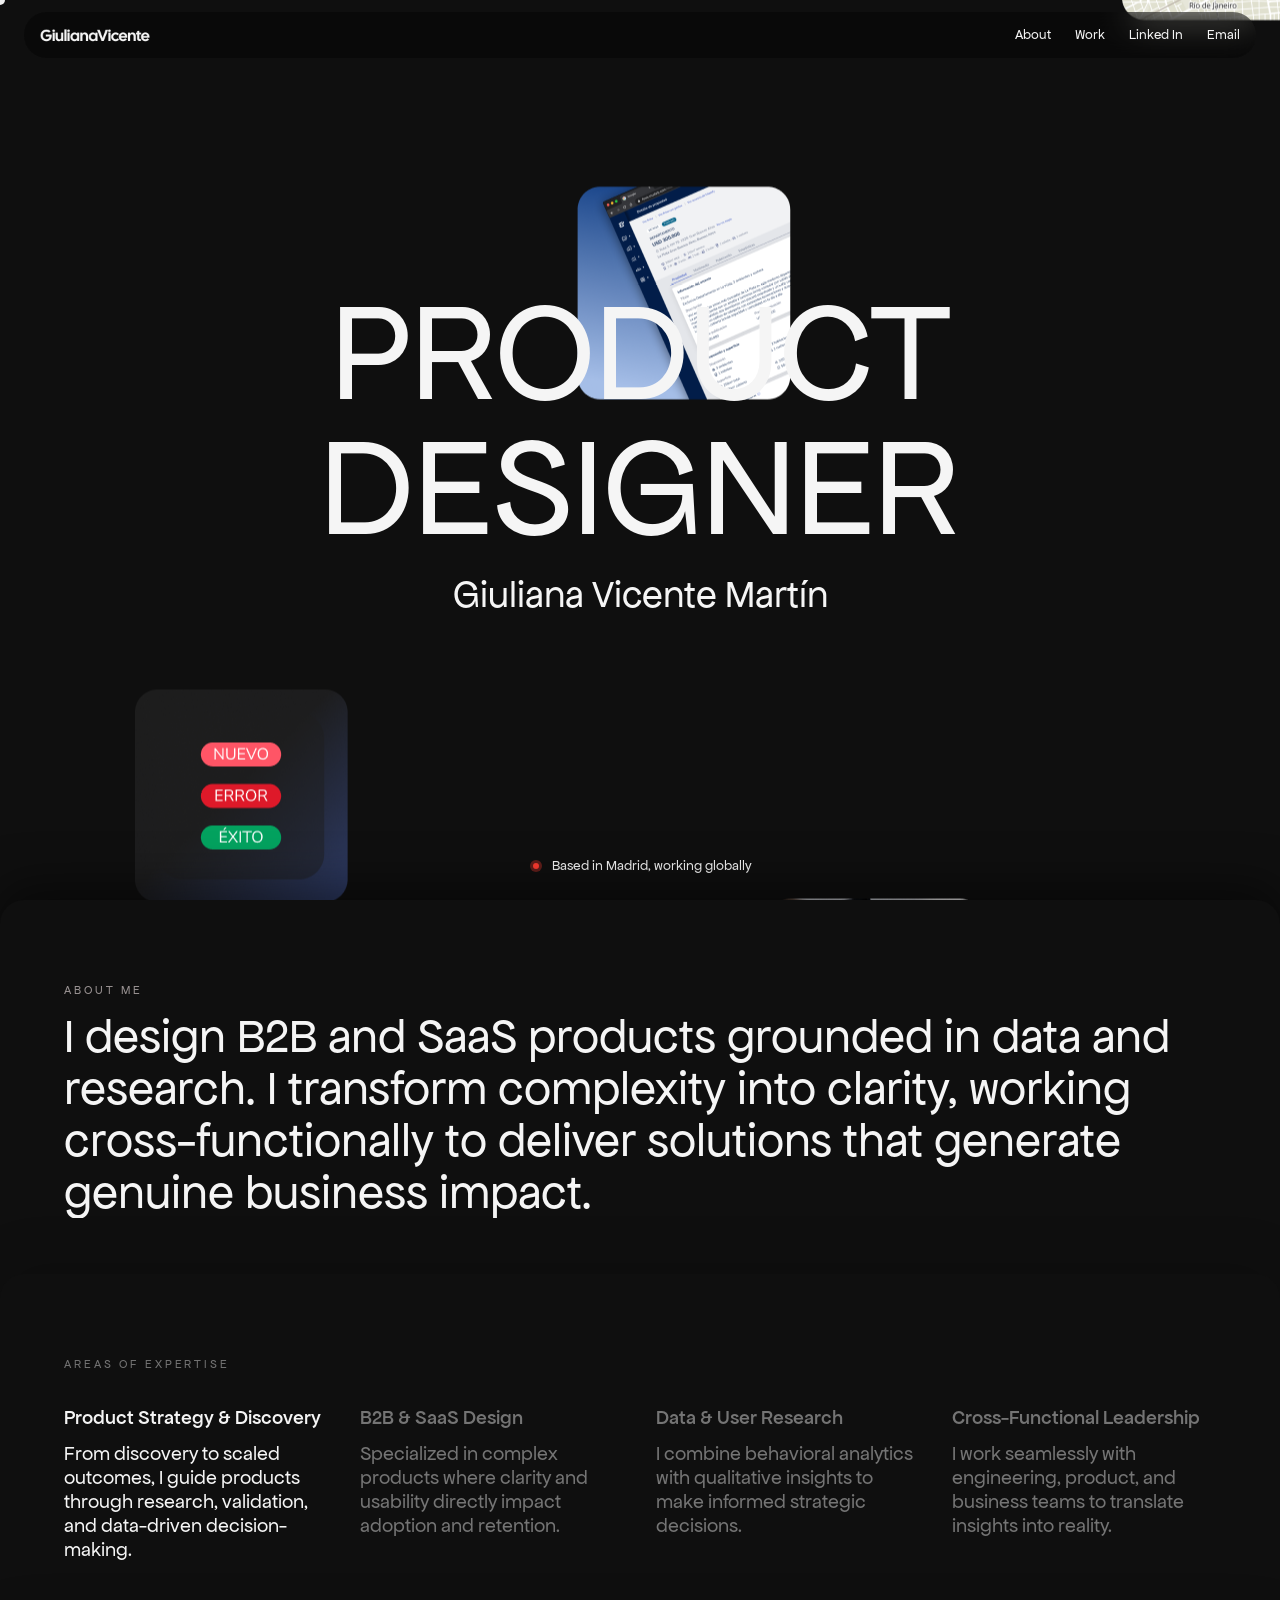
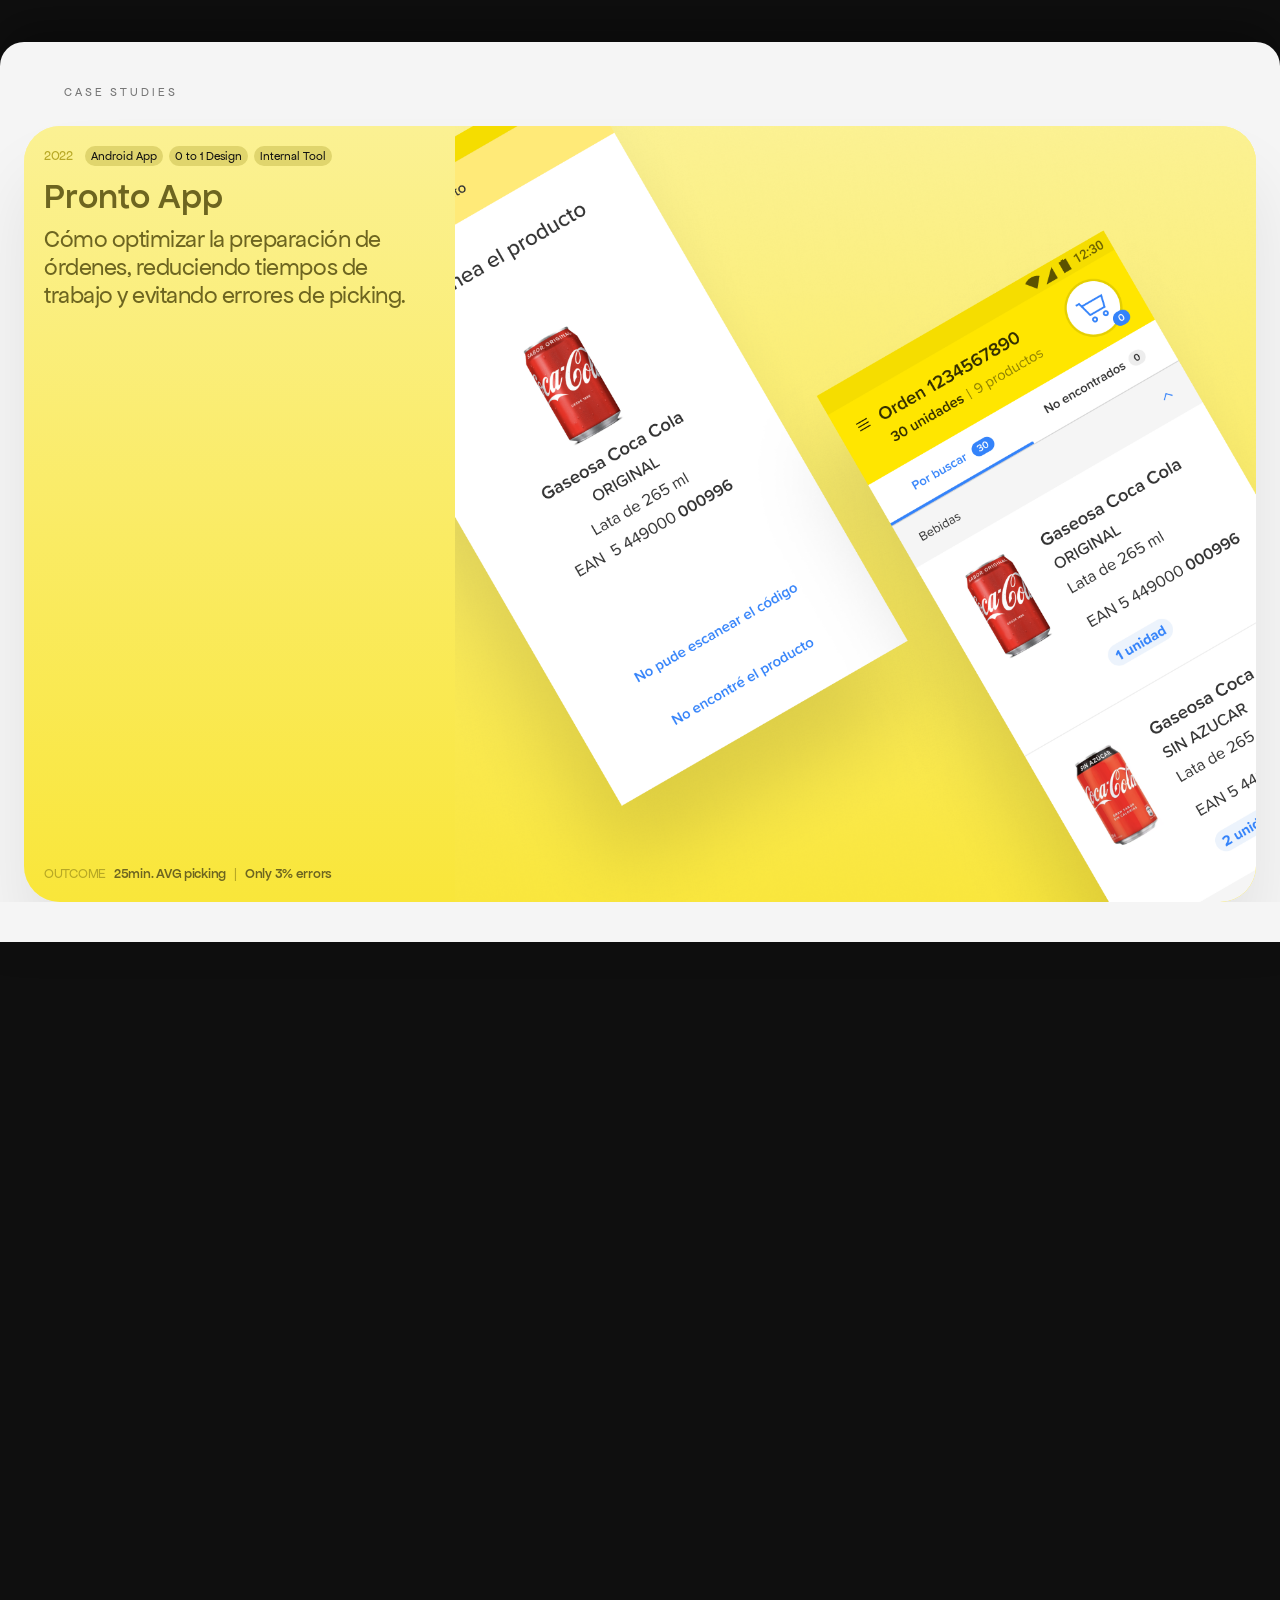
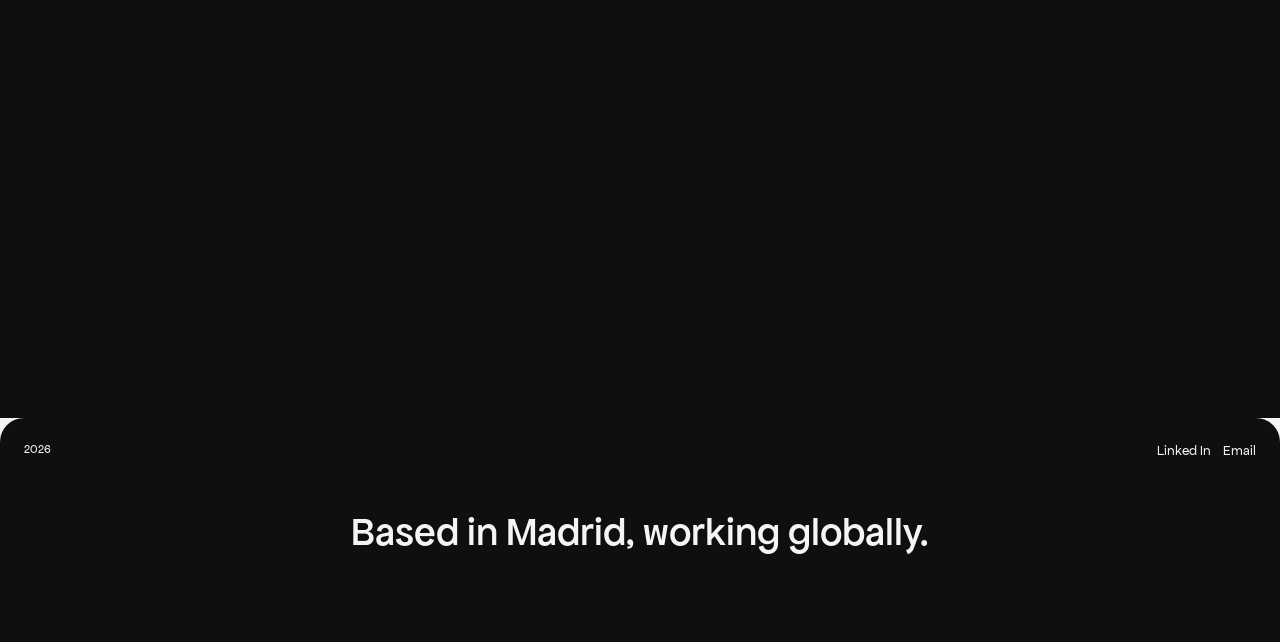
==== commit 3f809f91: "Ajustes" ====
--- a/index.html
+++ b/index.html
@@ -9,6 +9,7 @@
   <link rel="icon" type="image/x-icon" href="favicon/favicon.ico">
   <link rel="manifest" href="favicon/site.webmanifest">
   <link rel="stylesheet" href="style.css?v=14">
+  <style>body { animation: page-fade-in 0.45s ease both; }</style>
 </head>
 <body>
 
@@ -31,7 +32,7 @@
       </div>
       <div class="navbar-links">
         <a href="about.html">About</a>
-        <a href="#work">Work</a>
+        <a href="work.html">Work</a>
         <a href="https://www.linkedin.com/in/giuliana-vicente/" target="_blank" rel="noopener">Linked In</a>
         <a href="mailto:giuvicente23@gmail.com">Email</a>
       </div>
@@ -50,7 +51,7 @@
       <nav class="mobile-menu-links">
         <a href="index.html" class="nav-active">Home</a>
         <a href="about.html">About</a>
-        <a href="#work">Work</a>
+        <a href="work.html">Work</a>
         <a href="https://www.linkedin.com/in/giuliana-vicente/" target="_blank" rel="noopener">Linked In</a>
         <a href="mailto:giuvicente23@gmail.com">Email</a>
       </nav>
@@ -210,6 +211,19 @@
   </div>
 
   <script>
+    // ── Page transition ───────────────────────────────────────────────────
+    document.addEventListener('click', function(e) {
+      var link = e.target.closest('a');
+      if (!link) return;
+      var href = link.getAttribute('href');
+      if (!href || link.target === '_blank' || href.startsWith('http') || href.startsWith('mailto') || href.startsWith('tel') || href.startsWith('#')) return;
+      e.preventDefault();
+      document.body.style.animation = 'none';
+      document.body.style.transition = 'opacity 0.3s ease';
+      document.body.style.opacity = '0';
+      setTimeout(function() { window.location.href = href; }, 300);
+    });
+
     // ── Hero: mask-clip reveal (left→right per line, then name fade up) ──
     (function() {
       var lineProduct  = document.querySelector('.hero-line--product');
--- a/style.css
+++ b/style.css
@@ -137,6 +137,12 @@
   scroll-behavior: smooth;
 }
 
+/* ── Page transition ──────────────────────────────────────────────────────── */
+@keyframes page-fade-in {
+  from { opacity: 0; }
+  to   { opacity: 1; }
+}
+
 body {
   background-color: var(--black);
   color: var(--white);
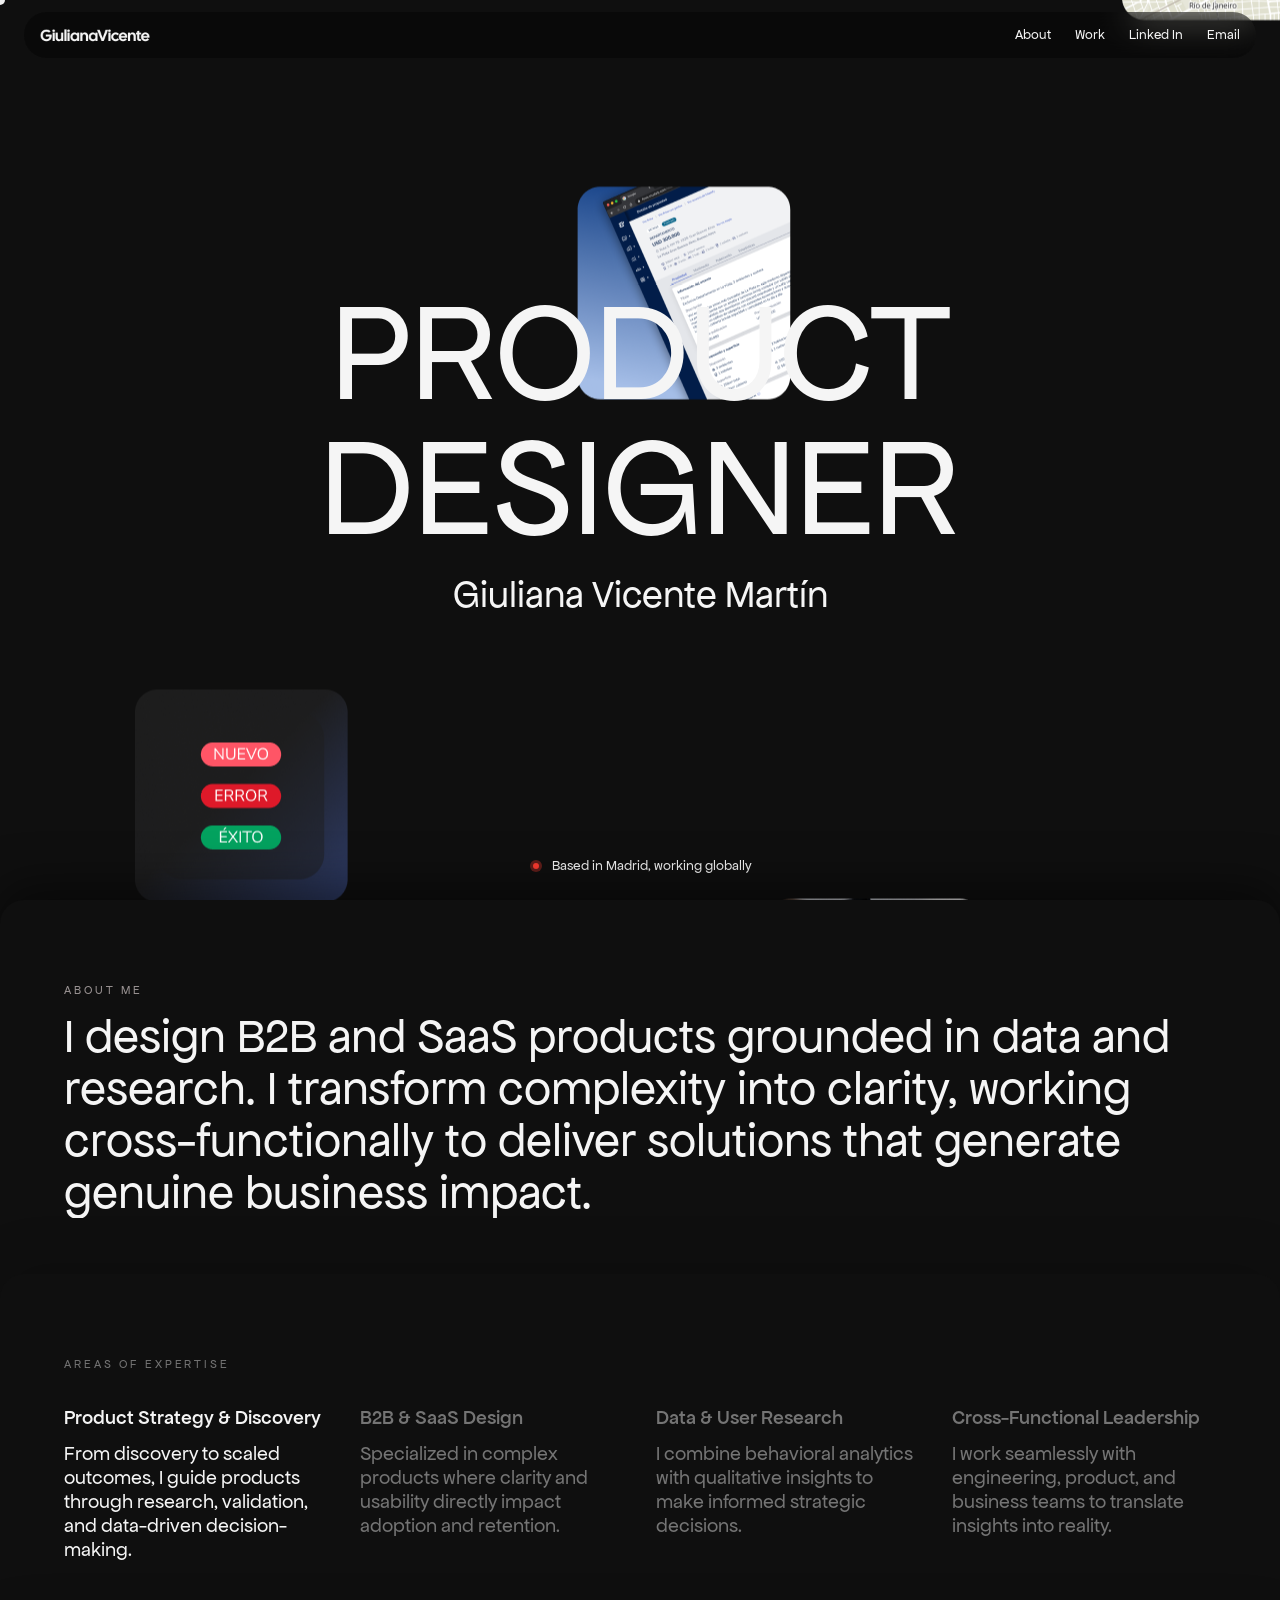
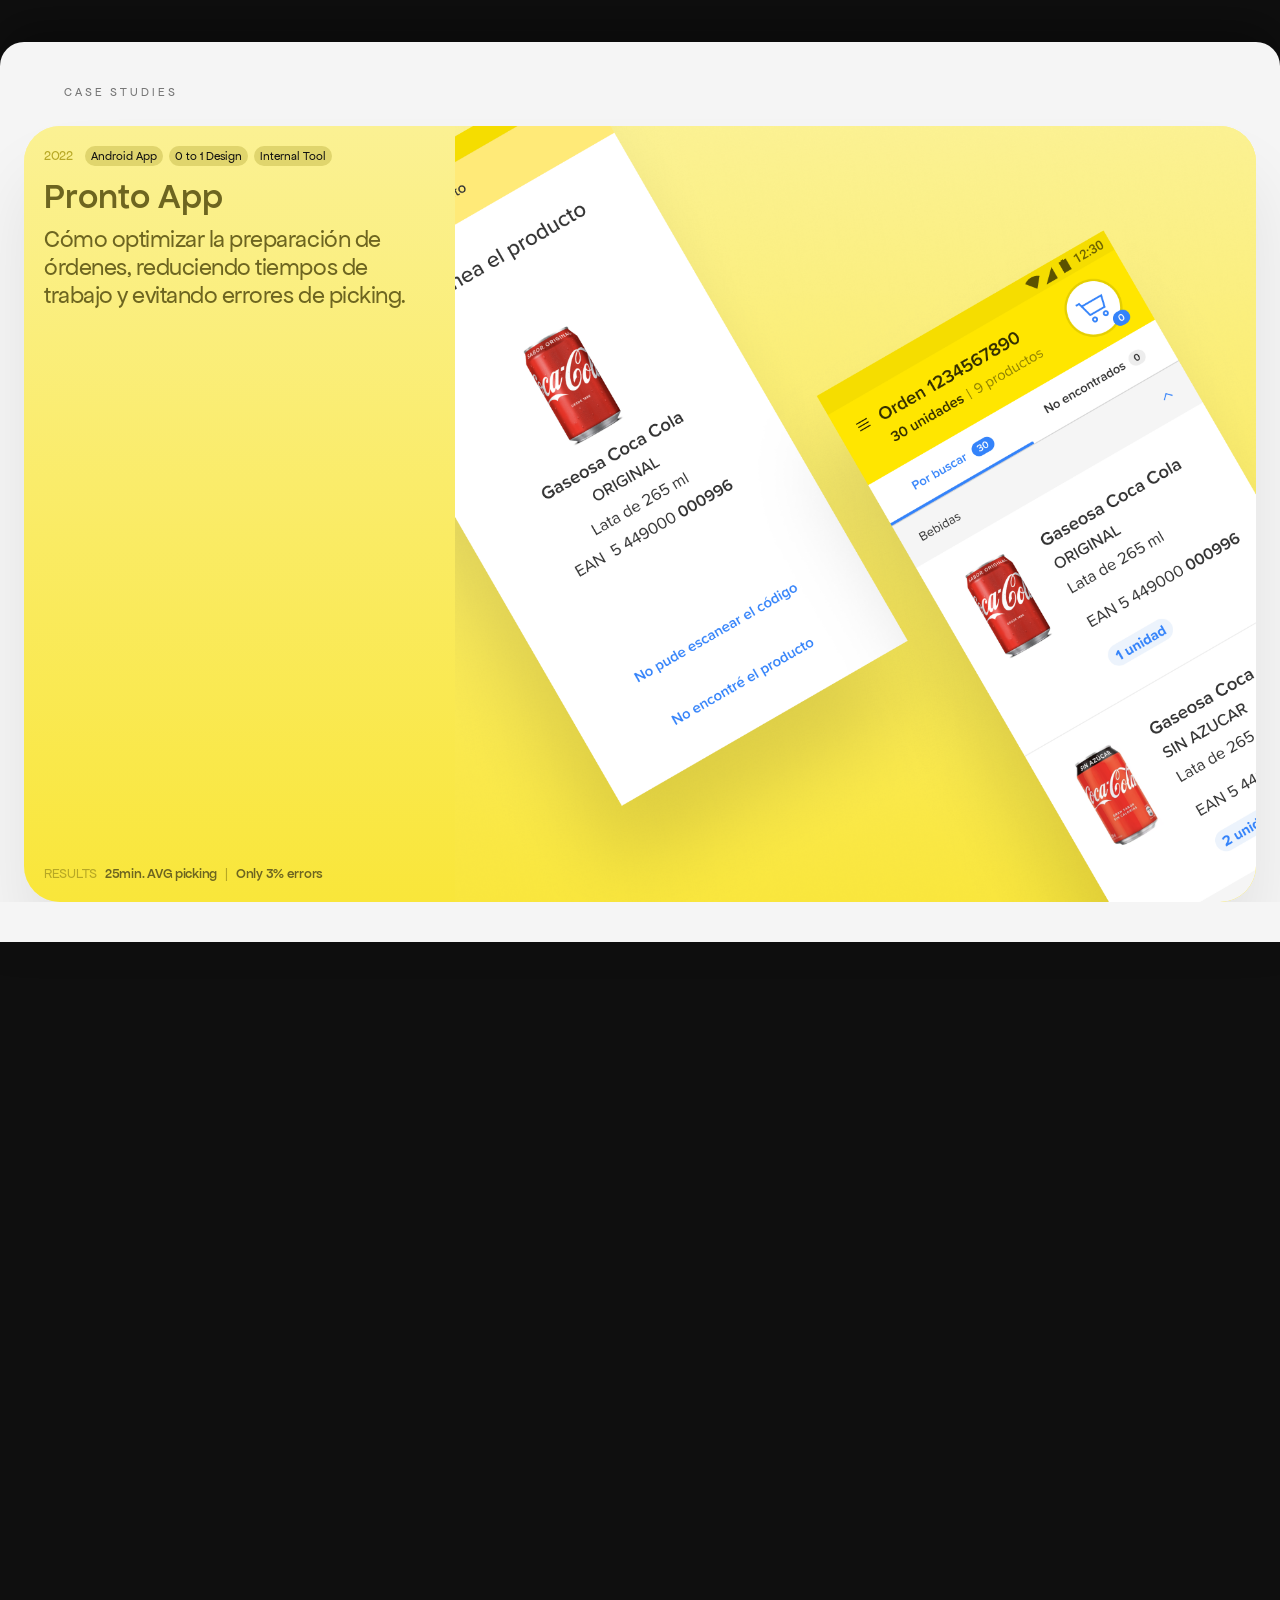
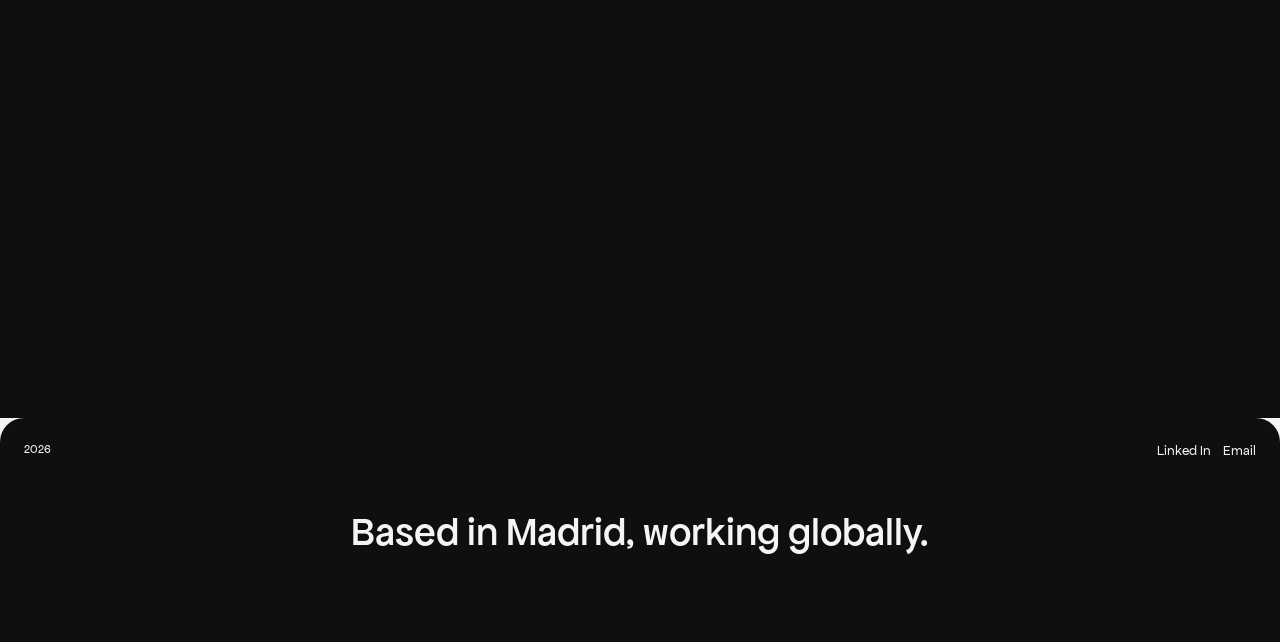
==== commit 037103a8: "Cambios" ====
--- a/index.html
+++ b/index.html
@@ -9,9 +9,10 @@
   <link rel="icon" type="image/x-icon" href="favicon/favicon.ico">
   <link rel="manifest" href="favicon/site.webmanifest">
   <link rel="stylesheet" href="style.css?v=14">
-  <style>body { animation: page-fade-in 0.45s ease both; }</style>
 </head>
 <body>
+
+  <div id="page-curtain"></div>
 
   <!-- Custom cursor -->
   <div id="cursor-dot"></div>
@@ -134,7 +135,7 @@
                 <p>Cómo optimizar la preparación de órdenes, reduciendo tiempos de trabajo y evitando errores de picking.</p>
               </div>
               <div class="card-outcome">
-                <span class="outcome-label">OUTCOME</span>
+                <span class="outcome-label">RESULTS</span>
                 <span class="card-metric">25min. AVG picking</span>
                 <span class="outcome-sep">|</span>
                 <span class="card-metric">Only 3% errors</span>
@@ -158,7 +159,7 @@
                 <p>Improve conversion rates across the funnel for Mexico advisors to deliver better customer service.</p>
               </div>
               <div class="card-outcome">
-                <span class="outcome-label">OUTCOME</span>
+                <span class="outcome-label">RESULTS</span>
                 <span class="card-metric">+12% CR Visit</span>
               </div>
             </div>
@@ -182,7 +183,7 @@
                 <p>Optimizing the Property Detail Page to reduce support tickets.</p>
               </div>
               <div class="card-outcome">
-                <span class="outcome-label">OUTCOME</span>
+                <span class="outcome-label">RESULTS</span>
                 <span class="card-metric">-80% support tickets</span>
               </div>
             </div>
@@ -212,16 +213,17 @@
 
   <script>
     // ── Page transition ───────────────────────────────────────────────────
+    var curtain = document.getElementById('page-curtain');
+    curtain.classList.add('curtain-exit');
     document.addEventListener('click', function(e) {
       var link = e.target.closest('a');
       if (!link) return;
       var href = link.getAttribute('href');
       if (!href || link.target === '_blank' || href.startsWith('http') || href.startsWith('mailto') || href.startsWith('tel') || href.startsWith('#')) return;
       e.preventDefault();
-      document.body.style.animation = 'none';
-      document.body.style.transition = 'opacity 0.3s ease';
-      document.body.style.opacity = '0';
-      setTimeout(function() { window.location.href = href; }, 300);
+      curtain.classList.remove('curtain-exit');
+      curtain.classList.add('curtain-enter');
+      setTimeout(function() { window.location.href = href; }, 550);
     });
 
     // ── Hero: mask-clip reveal (left→right per line, then name fade up) ──
--- a/style.css
+++ b/style.css
@@ -138,9 +138,29 @@
 }
 
 /* ── Page transition ──────────────────────────────────────────────────────── */
-@keyframes page-fade-in {
-  from { opacity: 0; }
-  to   { opacity: 1; }
+#page-curtain {
+  position: fixed;
+  inset: 0;
+  background-color: #0f0f0f;
+  z-index: 99999;
+  transform: translateY(100%);
+  pointer-events: none;
+  will-change: transform;
+}
+#page-curtain.curtain-enter {
+  animation: curtain-enter 0.55s cubic-bezier(0.76, 0, 0.24, 1) forwards;
+  pointer-events: all;
+}
+#page-curtain.curtain-exit {
+  animation: curtain-exit 0.55s cubic-bezier(0.76, 0, 0.24, 1) forwards;
+}
+@keyframes curtain-enter {
+  from { transform: translateY(100%); }
+  to   { transform: translateY(0%); }
+}
+@keyframes curtain-exit {
+  from { transform: translateY(0%); }
+  to   { transform: translateY(-100%); }
 }
 
 body {
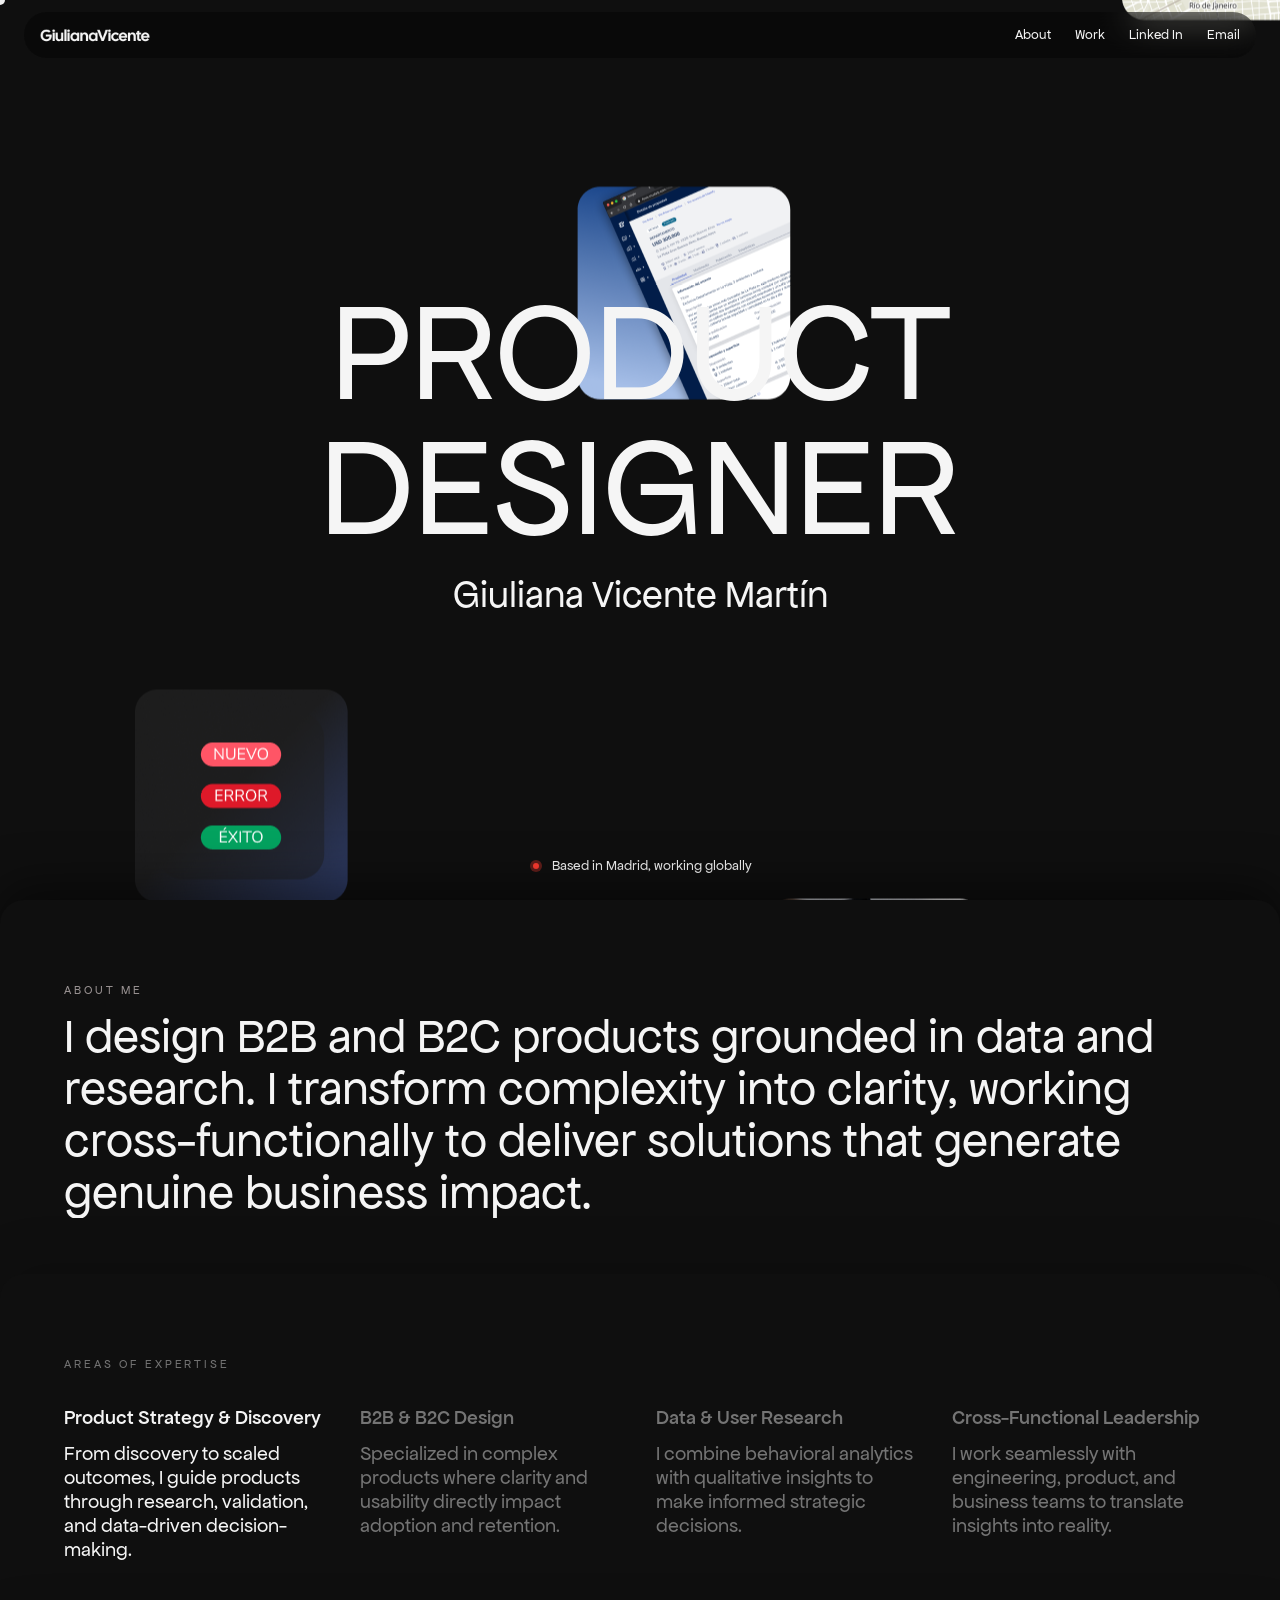
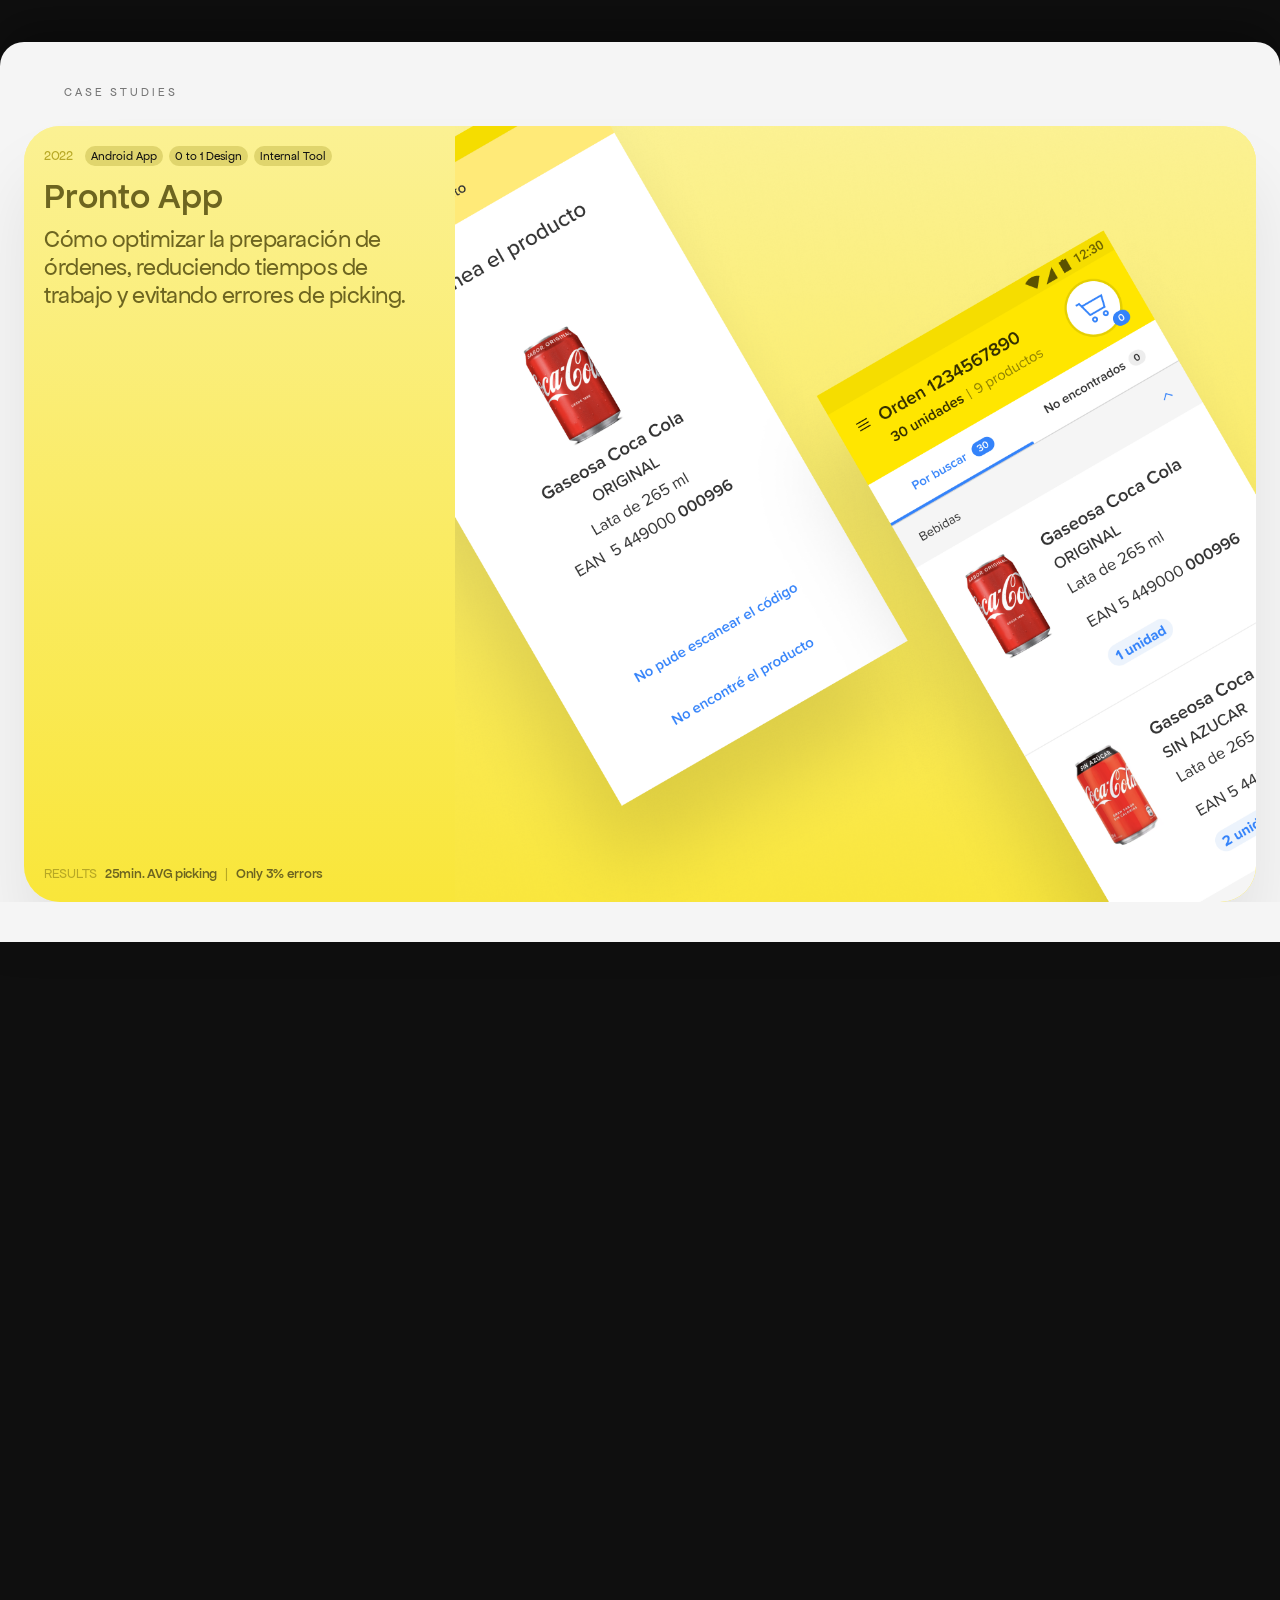
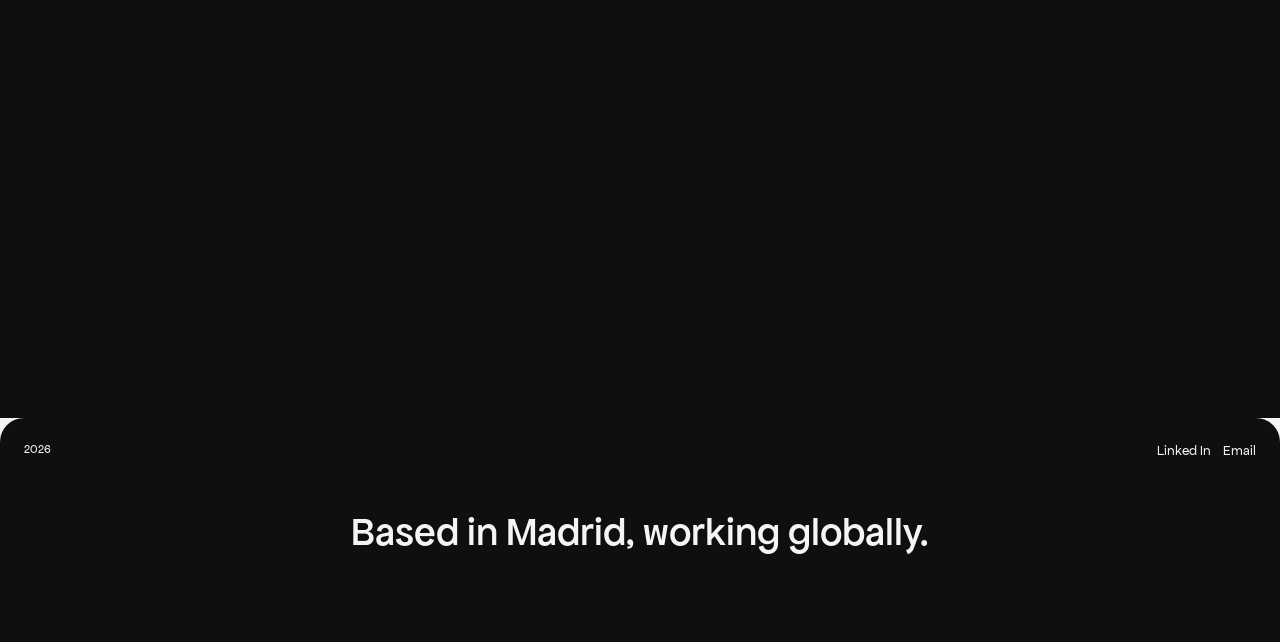
==== commit ebdaf994: "Nueva propuesta work pronto app Ajustes hasta modulo definitions" ====
--- a/index.html
+++ b/index.html
@@ -85,7 +85,7 @@
   <!-- About Me -->
   <section class="description" id="about">
     <span class="label"><span class="about-line-wrap"><span class="about-line-inner">ABOUT ME</span></span></span>
-    <p><span class="about-line-wrap"><span class="about-line-inner">I design B2B and SaaS products grounded in data and research. I transform complexity into clarity, working cross-functionally to deliver solutions that generate genuine business impact.</span></span></p>
+    <p><span class="about-line-wrap"><span class="about-line-inner">I design B2B and B2C products grounded in data and research. I transform complexity into clarity, working cross-functionally to deliver solutions that generate genuine business impact.</span></span></p>
   </section>
 
   <!-- Areas of Expertise -->
@@ -97,7 +97,7 @@
         <p>From discovery to scaled outcomes, I guide products through research, validation, and data-driven decision-making.</p>
       </div>
       <div class="wow-col" data-wow-index="1">
-        <h3>B2B &amp; SaaS Design</h3>
+        <h3>B2B &amp; B2C Design</h3>
         <p>Specialized in complex products where clarity and usability directly impact adoption and retention.</p>
       </div>
       <div class="wow-col" data-wow-index="2">
--- a/style.css
+++ b/style.css
@@ -1224,6 +1224,27 @@
   gap: 12px;
 }
 
+.about-job-role {
+  display: flex;
+  flex-wrap: nowrap;
+  align-items: baseline;
+  gap: 12px;
+}
+
+.about-job-company {
+  font-family: 'ApfelGrotezk', sans-serif;
+  font-size: 14px;
+  line-height: 18px;
+  color: #747474;
+}
+
+.about-job-dates {
+  font-family: 'ApfelGrotezk', sans-serif;
+  font-size: 14px;
+  line-height: 18px;
+  color: #747474;
+}
+
 .about-job-title h3 {
   font-family: 'ApfelGrotezk', sans-serif;
   font-weight: 500;
@@ -1363,6 +1384,14 @@
     width: 100%;
   }
 
+  .about-job-role {
+    flex-wrap: wrap;
+  }
+
+  .about-job-desc {
+    margin-top: 16px;
+  }
+
   .about-job-meta {
     flex-direction: row;
     justify-content: space-between;
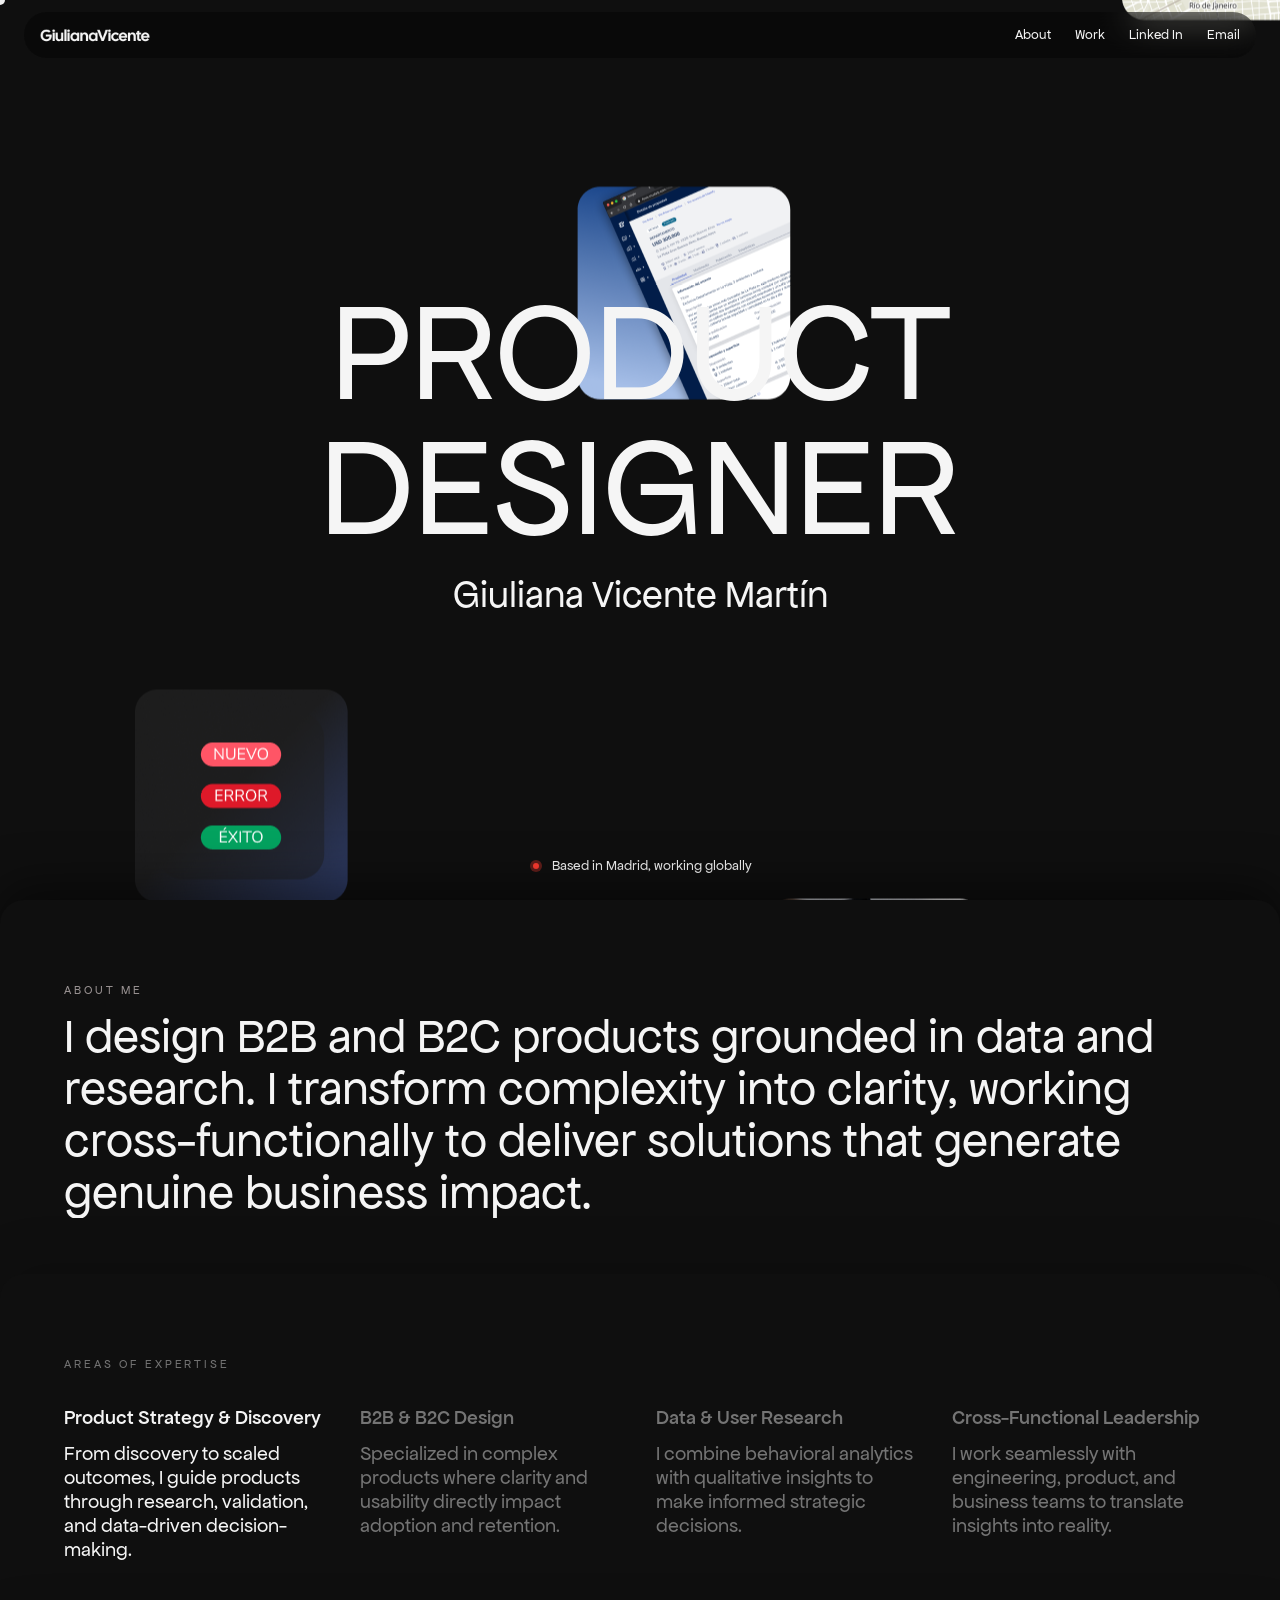
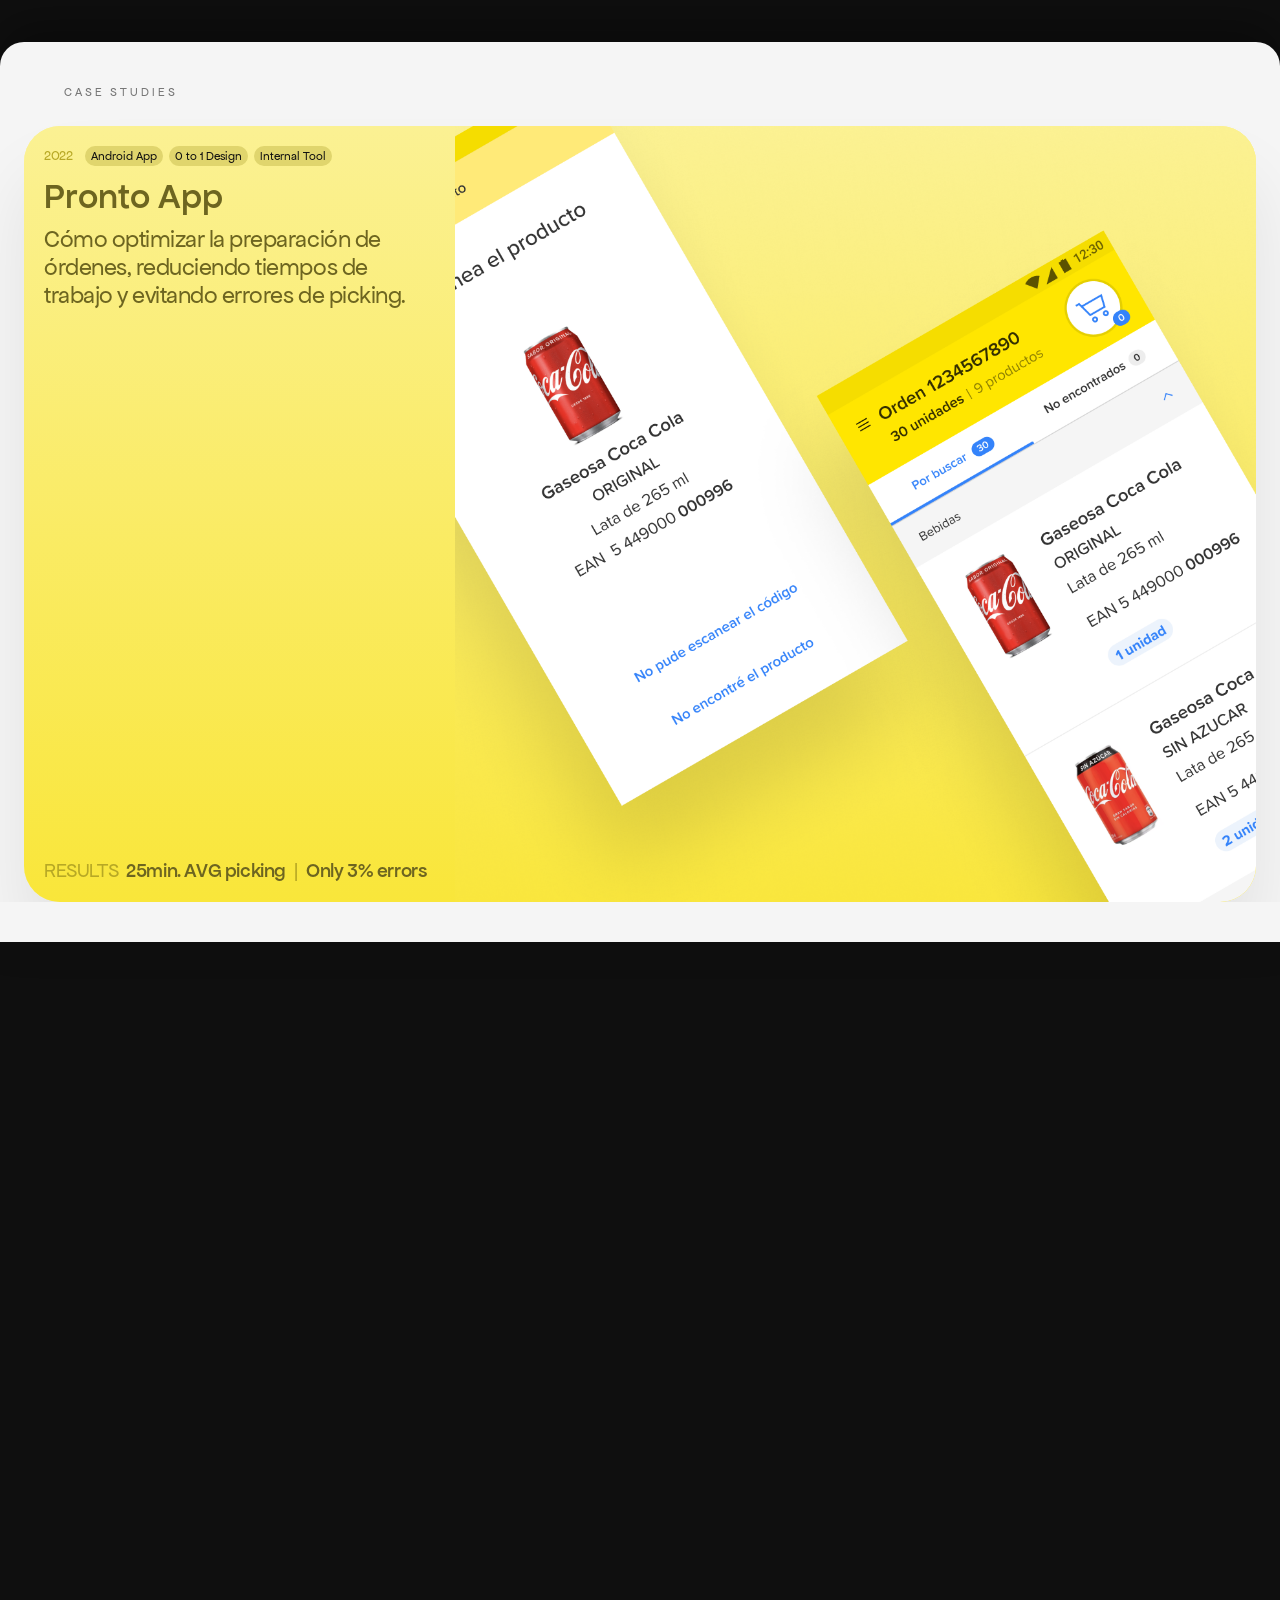
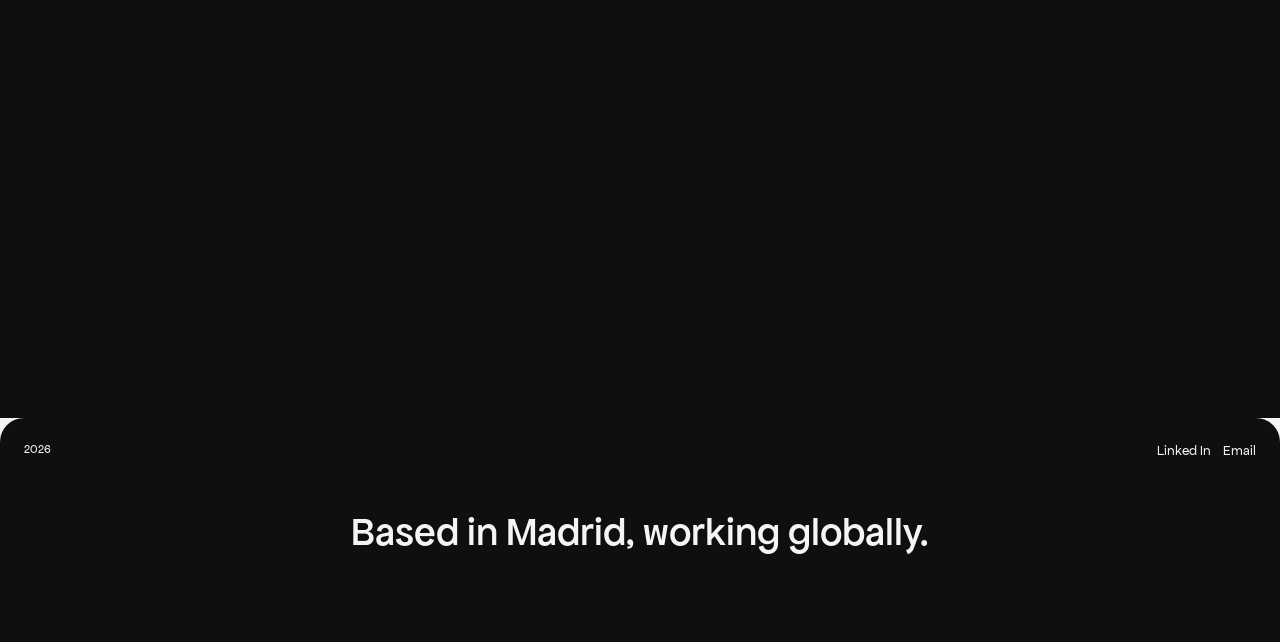
==== commit 7be03fd9: "Creación de property detail page" ====
--- a/index.html
+++ b/index.html
@@ -168,7 +168,7 @@
             </div>
           </div>
 
-          <div class="card-row" style="--card-bg:#3b62a0; --card-bg-mobile:#355b98; --card-text:#edf1ff; --card-gradient: linear-gradient(to bottom, #3b62a0, #94afdc); --card-img-gradient: linear-gradient(to bottom, #3b62a0, #94afdc); --card-secondary:#91adda; --outcome-label-color:#2c3279; --tag-bg:#91adda;">
+          <a href="property.html" class="card-row" style="--card-bg:#3b62a0; --card-bg-mobile:#355b98; --card-text:#edf1ff; --card-gradient: linear-gradient(to bottom, #3b62a0, #94afdc); --card-img-gradient: linear-gradient(to bottom, #3b62a0, #94afdc); --card-secondary:#91adda; --outcome-label-color:#2c3279; --tag-bg:#91adda; text-decoration:none; display:flex;">
             <div class="card">
               <div class="card-top">
                 <div class="card-meta">
@@ -190,7 +190,7 @@
             <div class="card-img">
               <img src="images/case_study_02.png" alt="Property Detail Page project">
             </div>
-          </div>
+          </a>
 
         </div>
       </div>
--- a/style.css
+++ b/style.css
@@ -932,9 +932,9 @@
 .outcome-label {
   font-family: 'ApfelGrotezk', sans-serif;
   font-weight: 400;
-  font-size: 14px;
-  line-height: 16px;
-  letter-spacing: -0.28px;
+  font-size: 20px;
+  line-height: 22px;
+  letter-spacing: -0.4px;
   color: var(--outcome-label-color, var(--card-secondary, var(--grey)));
   white-space: nowrap;
 }
@@ -942,17 +942,17 @@
 .card-metric {
   font-family: 'ApfelGrotezk', sans-serif;
   font-weight: 500;
-  font-size: 14px;
-  line-height: 14px;
-  letter-spacing: -0.28px;
+  font-size: 20px;
+  line-height: 20px;
+  letter-spacing: -0.4px;
   color: var(--card-text, var(--black));
   white-space: nowrap;
 }
 
 .outcome-sep {
   color: var(--card-secondary, var(--grey));
-  font-size: 14px;
-  line-height: 14px;
+  font-size: 20px;
+  line-height: 20px;
 }
 
 /* ── Panel de imagen (derecha) ───────────────── */
